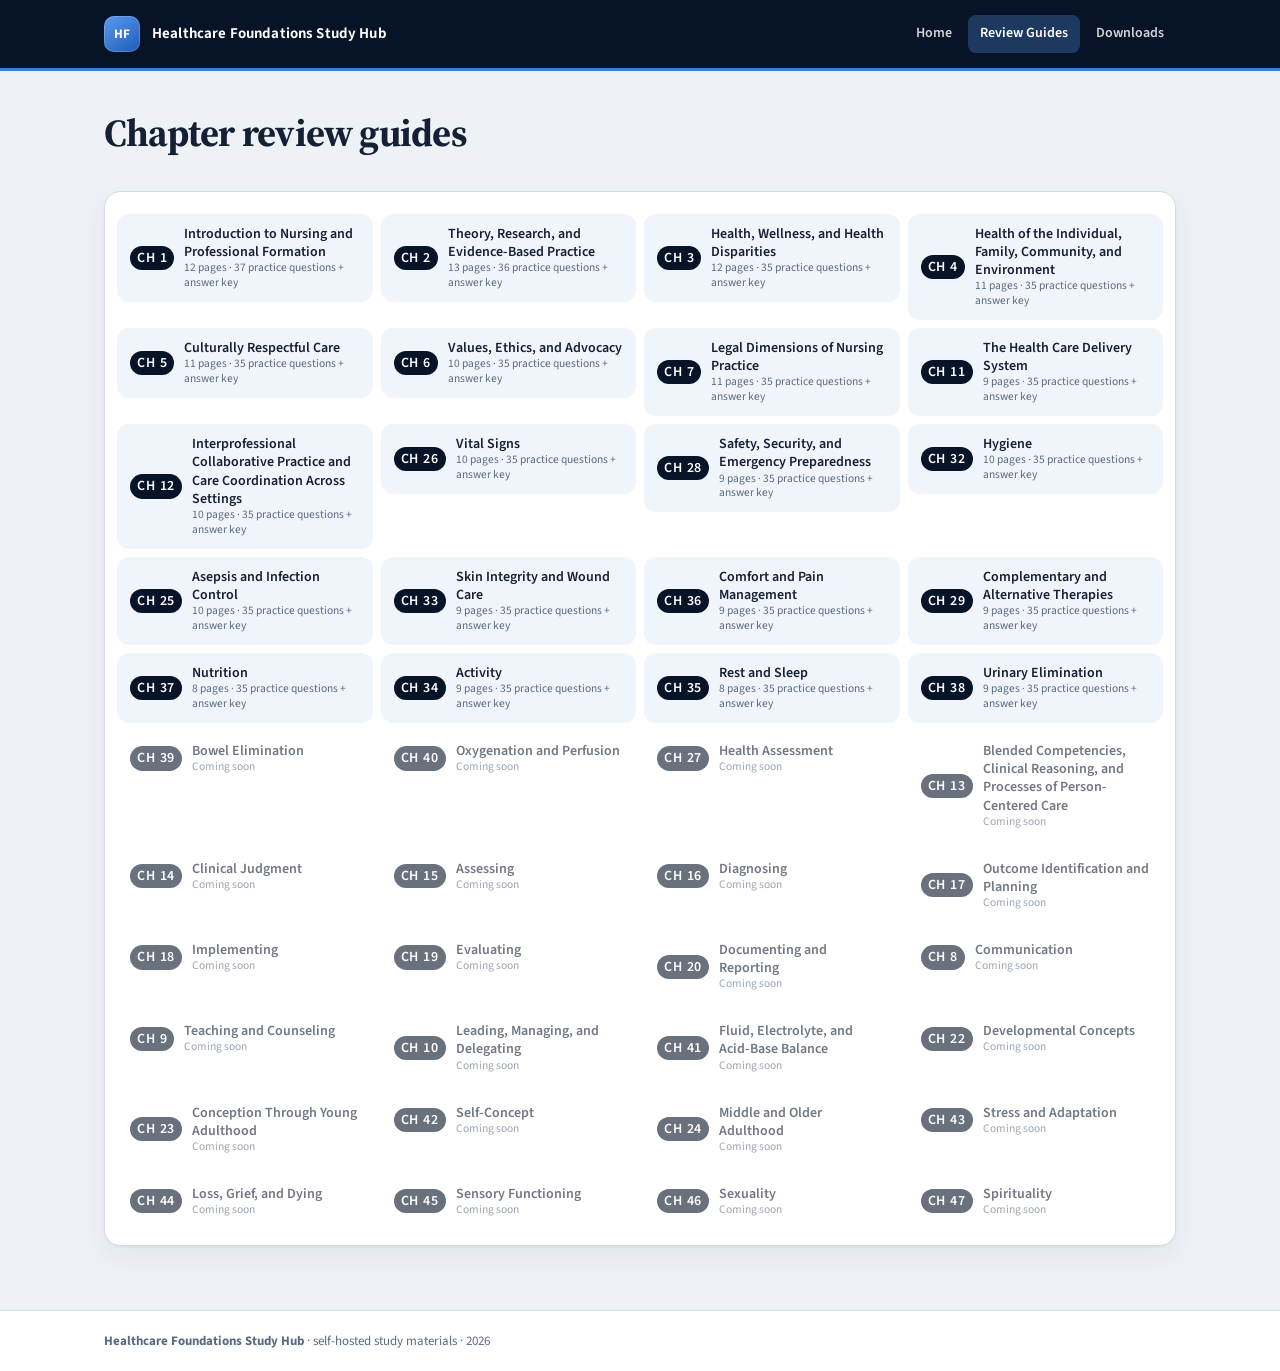
==== review-guides/index.html @ 8cc69a9c "Add review guides for Chapters 29, 37, 34, 35, and 38" ====
<!DOCTYPE html>
<html lang="en">
<head>
  <meta charset="utf-8">
  <meta name="viewport" content="width=device-width, initial-scale=1">
  <meta name="robots" content="noindex, nofollow, noarchive">
  <title>Review Guides · Healthcare Foundations Study Hub</title>
  <meta name="description" content="Healthcare Foundations study hub: chapter review guides and downloads.">
  <link rel="icon" href="../favicon.svg" type="image/svg+xml">
  <link rel="preconnect" href="https://fonts.googleapis.com">
  <link rel="preconnect" href="https://fonts.gstatic.com" crossorigin>
  <link href="https://fonts.googleapis.com/css2?family=Source+Sans+3:wght@400;500;600;700&family=Source+Serif+4:opsz,wght@8..60,500;8..60,600&display=swap" rel="stylesheet">
  <link rel="stylesheet" href="../css/styles.css">
</head>
<body>
  <a class="skip-link" href="#main">Skip to content</a>
  <header class="site-header">
    <div class="header-inner">
      <a class="brand" href="../index.html">
        <span class="brand-mark">HF</span>
        <span class="brand-text">
          <strong data-site-title>Healthcare Foundations Study Hub</strong>
          <span class="byline" data-owner hidden></span>
        </span>
      </a>
      <button class="nav-toggle" type="button" aria-expanded="false" aria-controls="site-nav">Menu</button>
      <nav class="nav" id="site-nav">
        <a href="../index.html" data-nav="home">Home</a>
        <a href="../review-guides/index.html" data-nav="guides">Review Guides</a>
        <a href="../downloads/index.html" data-nav="downloads">Downloads</a>
      </nav>
    </div>
  </header>

  <main id="main" class="wrap">
    <div class="page-head">
      <h1>Chapter review guides</h1>
    </div>
    <div class="week-list">
<article class="week-card" data-search="review guides chapter pdf">
  <ul class="resource-list"><li><a class="resource" href="../files/review-guides/HF_Ch01_Review_Guide.pdf" target="_blank" rel="noopener"><span class="chip guide">Ch 1</span><span>Introduction to Nursing and Professional Formation<small class="guide-meta">12 pages · 37 practice questions + answer key</small></span></a></li><li><a class="resource" href="../files/review-guides/HF_Ch02_Review_Guide.pdf" target="_blank" rel="noopener"><span class="chip guide">Ch 2</span><span>Theory, Research, and Evidence-Based Practice<small class="guide-meta">13 pages · 36 practice questions + answer key</small></span></a></li><li><a class="resource" href="../files/review-guides/HF_Ch03_Review_Guide.pdf" target="_blank" rel="noopener"><span class="chip guide">Ch 3</span><span>Health, Wellness, and Health Disparities<small class="guide-meta">12 pages · 35 practice questions + answer key</small></span></a></li><li><a class="resource" href="../files/review-guides/HF_Ch04_Review_Guide.pdf" target="_blank" rel="noopener"><span class="chip guide">Ch 4</span><span>Health of the Individual, Family, Community, and Environment<small class="guide-meta">11 pages · 35 practice questions + answer key</small></span></a></li><li><a class="resource" href="../files/review-guides/HF_Ch05_Review_Guide.pdf" target="_blank" rel="noopener"><span class="chip guide">Ch 5</span><span>Culturally Respectful Care<small class="guide-meta">11 pages · 35 practice questions + answer key</small></span></a></li><li><a class="resource" href="../files/review-guides/HF_Ch06_Review_Guide.pdf" target="_blank" rel="noopener"><span class="chip guide">Ch 6</span><span>Values, Ethics, and Advocacy<small class="guide-meta">10 pages · 35 practice questions + answer key</small></span></a></li><li><a class="resource" href="../files/review-guides/HF_Ch07_Review_Guide.pdf" target="_blank" rel="noopener"><span class="chip guide">Ch 7</span><span>Legal Dimensions of Nursing Practice<small class="guide-meta">11 pages · 35 practice questions + answer key</small></span></a></li><li><a class="resource" href="../files/review-guides/HF_Ch11_Review_Guide.pdf" target="_blank" rel="noopener"><span class="chip guide">Ch 11</span><span>The Health Care Delivery System<small class="guide-meta">9 pages · 35 practice questions + answer key</small></span></a></li><li><a class="resource" href="../files/review-guides/HF_Ch12_Review_Guide.pdf" target="_blank" rel="noopener"><span class="chip guide">Ch 12</span><span>Interprofessional Collaborative Practice and Care Coordination Across Settings<small class="guide-meta">10 pages · 35 practice questions + answer key</small></span></a></li><li><a class="resource" href="../files/review-guides/HF_Ch26_Review_Guide.pdf" target="_blank" rel="noopener"><span class="chip guide">Ch 26</span><span>Vital Signs<small class="guide-meta">10 pages · 35 practice questions + answer key</small></span></a></li><li><a class="resource" href="../files/review-guides/HF_Ch28_Review_Guide.pdf" target="_blank" rel="noopener"><span class="chip guide">Ch 28</span><span>Safety, Security, and Emergency Preparedness<small class="guide-meta">9 pages · 35 practice questions + answer key</small></span></a></li><li><a class="resource" href="../files/review-guides/HF_Ch32_Review_Guide.pdf" target="_blank" rel="noopener"><span class="chip guide">Ch 32</span><span>Hygiene<small class="guide-meta">10 pages · 35 practice questions + answer key</small></span></a></li><li><a class="resource" href="../files/review-guides/HF_Ch25_Review_Guide.pdf" target="_blank" rel="noopener"><span class="chip guide">Ch 25</span><span>Asepsis and Infection Control<small class="guide-meta">10 pages · 35 practice questions + answer key</small></span></a></li><li><a class="resource" href="../files/review-guides/HF_Ch33_Review_Guide.pdf" target="_blank" rel="noopener"><span class="chip guide">Ch 33</span><span>Skin Integrity and Wound Care<small class="guide-meta">9 pages · 35 practice questions + answer key</small></span></a></li><li><a class="resource" href="../files/review-guides/HF_Ch36_Review_Guide.pdf" target="_blank" rel="noopener"><span class="chip guide">Ch 36</span><span>Comfort and Pain Management<small class="guide-meta">9 pages · 35 practice questions + answer key</small></span></a></li><li><a class="resource" href="../files/review-guides/HF_Ch29_Review_Guide.pdf" target="_blank" rel="noopener"><span class="chip guide">Ch 29</span><span>Complementary and Alternative Therapies<small class="guide-meta">9 pages · 35 practice questions + answer key</small></span></a></li><li><a class="resource" href="../files/review-guides/HF_Ch37_Review_Guide.pdf" target="_blank" rel="noopener"><span class="chip guide">Ch 37</span><span>Nutrition<small class="guide-meta">8 pages · 35 practice questions + answer key</small></span></a></li><li><a class="resource" href="../files/review-guides/HF_Ch34_Review_Guide.pdf" target="_blank" rel="noopener"><span class="chip guide">Ch 34</span><span>Activity<small class="guide-meta">9 pages · 35 practice questions + answer key</small></span></a></li><li><a class="resource" href="../files/review-guides/HF_Ch35_Review_Guide.pdf" target="_blank" rel="noopener"><span class="chip guide">Ch 35</span><span>Rest and Sleep<small class="guide-meta">8 pages · 35 practice questions + answer key</small></span></a></li><li><a class="resource" href="../files/review-guides/HF_Ch38_Review_Guide.pdf" target="_blank" rel="noopener"><span class="chip guide">Ch 38</span><span>Urinary Elimination<small class="guide-meta">9 pages · 35 practice questions + answer key</small></span></a></li><li><span class="resource soon"><span class="chip guide">Ch 39</span><span>Bowel Elimination<small class="guide-meta">Coming soon</small></span></span></li><li><span class="resource soon"><span class="chip guide">Ch 40</span><span>Oxygenation and Perfusion<small class="guide-meta">Coming soon</small></span></span></li><li><span class="resource soon"><span class="chip guide">Ch 27</span><span>Health Assessment<small class="guide-meta">Coming soon</small></span></span></li><li><span class="resource soon"><span class="chip guide">Ch 13</span><span>Blended Competencies, Clinical Reasoning, and Processes of Person-Centered Care<small class="guide-meta">Coming soon</small></span></span></li><li><span class="resource soon"><span class="chip guide">Ch 14</span><span>Clinical Judgment<small class="guide-meta">Coming soon</small></span></span></li><li><span class="resource soon"><span class="chip guide">Ch 15</span><span>Assessing<small class="guide-meta">Coming soon</small></span></span></li><li><span class="resource soon"><span class="chip guide">Ch 16</span><span>Diagnosing<small class="guide-meta">Coming soon</small></span></span></li><li><span class="resource soon"><span class="chip guide">Ch 17</span><span>Outcome Identification and Planning<small class="guide-meta">Coming soon</small></span></span></li><li><span class="resource soon"><span class="chip guide">Ch 18</span><span>Implementing<small class="guide-meta">Coming soon</small></span></span></li><li><span class="resource soon"><span class="chip guide">Ch 19</span><span>Evaluating<small class="guide-meta">Coming soon</small></span></span></li><li><span class="resource soon"><span class="chip guide">Ch 20</span><span>Documenting and Reporting<small class="guide-meta">Coming soon</small></span></span></li><li><span class="resource soon"><span class="chip guide">Ch 8</span><span>Communication<small class="guide-meta">Coming soon</small></span></span></li><li><span class="resource soon"><span class="chip guide">Ch 9</span><span>Teaching and Counseling<small class="guide-meta">Coming soon</small></span></span></li><li><span class="resource soon"><span class="chip guide">Ch 10</span><span>Leading, Managing, and Delegating<small class="guide-meta">Coming soon</small></span></span></li><li><span class="resource soon"><span class="chip guide">Ch 41</span><span>Fluid, Electrolyte, and Acid-Base Balance<small class="guide-meta">Coming soon</small></span></span></li><li><span class="resource soon"><span class="chip guide">Ch 22</span><span>Developmental Concepts<small class="guide-meta">Coming soon</small></span></span></li><li><span class="resource soon"><span class="chip guide">Ch 23</span><span>Conception Through Young Adulthood<small class="guide-meta">Coming soon</small></span></span></li><li><span class="resource soon"><span class="chip guide">Ch 42</span><span>Self-Concept<small class="guide-meta">Coming soon</small></span></span></li><li><span class="resource soon"><span class="chip guide">Ch 24</span><span>Middle and Older Adulthood<small class="guide-meta">Coming soon</small></span></span></li><li><span class="resource soon"><span class="chip guide">Ch 43</span><span>Stress and Adaptation<small class="guide-meta">Coming soon</small></span></span></li><li><span class="resource soon"><span class="chip guide">Ch 44</span><span>Loss, Grief, and Dying<small class="guide-meta">Coming soon</small></span></span></li><li><span class="resource soon"><span class="chip guide">Ch 45</span><span>Sensory Functioning<small class="guide-meta">Coming soon</small></span></span></li><li><span class="resource soon"><span class="chip guide">Ch 46</span><span>Sexuality<small class="guide-meta">Coming soon</small></span></span></li><li><span class="resource soon"><span class="chip guide">Ch 47</span><span>Spirituality<small class="guide-meta">Coming soon</small></span></span></li></ul>
</article>
    </div>
  </main>

  <footer class="site-footer">
    <div class="footer-inner">
      <div><strong data-site-title>Healthcare Foundations Study Hub</strong> · self-hosted study materials · <span data-year></span></div>
      <div><span data-owner hidden></span></div>
    </div>
  </footer>
  <script src="../js/config.js"></script>
  <script src="../js/common.js"></script>
</body></html>
---- css/styles.css ----
/* Healthcare Foundations Study Hub — standalone static styles (dark blue) */
:root {
  --navy: #071428;
  --navy-2: #0c1f3d;
  --navy-3: #143056;
  --teal: #3b7ddd;
  --teal-2: #5b9aef;
  --teal-deep: #1e5bb8;
  --teal-soft: #e6eefb;
  --teal-wash: #f0f4fb;
  --ink: #142033;
  --muted: #5a6b80;
  --line: #d3dbe8;
  --paper: #eef2f7;
  --card: #ffffff;
  --gold: #9a6b1f;
  --gold-soft: #f8efdc;
  --rose: #9c3a48;
  --rose-soft: #f8e8eb;
  --green: #1f7a52;
  --green-soft: #e5f6ee;
  --shadow: 0 1px 2px rgba(12, 36, 56, 0.06), 0 10px 30px rgba(12, 36, 56, 0.06);
  --shadow-lg: 0 16px 40px rgba(12, 36, 56, 0.12);
  --radius: 16px;
  --radius-sm: 10px;
  --header-h: 68px;
  --font: "Source Sans 3", "Segoe UI", system-ui, sans-serif;
  --serif: "Source Serif 4", Georgia, "Times New Roman", serif;
  --max: 1120px;
}

* { box-sizing: border-box; }
html { scroll-behavior: smooth; }
body {
  margin: 0;
  font-family: var(--font);
  color: var(--ink);
  background: var(--paper);
  line-height: 1.55;
  min-height: 100vh;
  display: flex;
  flex-direction: column;
}
img { max-width: 100%; }
a { color: var(--teal-deep); }
a:hover { color: var(--teal); }
code { font-size: 0.92em; }

.skip-link {
  position: absolute; left: -999px; top: 0;
  background: var(--teal); color: #fff; padding: 8px 12px; z-index: 100;
}
.skip-link:focus { left: 12px; top: 12px; }

/* Header */
.site-header {
  position: sticky; top: 0; z-index: 40;
  background: var(--navy);
  color: #fff;
  border-bottom: 3px solid var(--teal);
}
.header-inner {
  max-width: var(--max);
  margin: 0 auto;
  padding: 0 24px;
  min-height: var(--header-h);
  display: flex;
  align-items: center;
  gap: 24px;
}
.brand {
  display: flex; align-items: center; gap: 12px;
  color: #fff; text-decoration: none; flex-shrink: 0;
}
.brand:hover { color: #fff; }
.brand-mark {
  width: 36px; height: 36px; border-radius: 10px;
  background: linear-gradient(145deg, var(--teal-2), var(--teal-deep));
  display: grid; place-items: center;
  font-weight: 700; letter-spacing: 0.02em; font-size: 13px;
  box-shadow: inset 0 0 0 1px rgba(255,255,255,0.18);
}
.brand-text { display: flex; flex-direction: column; line-height: 1.15; }
.brand-text strong { font-size: 15px; font-weight: 650; letter-spacing: 0.01em; }
.brand-text span, .byline {
  font-size: 11px; color: rgba(255,255,255,0.62); font-weight: 500;
}
.byline { display: none; }
.byline.is-on { display: block; }

.nav {
  display: flex; align-items: center; gap: 4px;
  margin-left: auto;
}
.nav a {
  color: rgba(255,255,255,0.82);
  text-decoration: none;
  font-size: 14px;
  font-weight: 600;
  padding: 8px 12px;
  border-radius: 8px;
}
.nav a:hover { background: rgba(255,255,255,0.08); color: #fff; }
.nav a[aria-current="page"] {
  background: rgba(91, 154, 239, 0.28);
  color: #fff;
}
.nav-toggle {
  display: none;
  margin-left: auto;
  background: transparent;
  border: 1px solid rgba(255,255,255,0.2);
  color: #fff;
  border-radius: 8px;
  padding: 8px 10px;
  cursor: pointer;
}

/* Hero */
.hero {
  background:
    radial-gradient(900px 320px at 10% -20%, rgba(91,154,239,0.32), transparent 60%),
    radial-gradient(700px 280px at 100% 0%, rgba(30,91,184,0.26), transparent 55%),
    linear-gradient(180deg, var(--navy) 0%, var(--navy-2) 100%);
  color: #fff;
  padding: 56px 24px 64px;
}
.hero-inner { max-width: var(--max); margin: 0 auto; }
.eyebrow {
  text-transform: uppercase;
  letter-spacing: 0.14em;
  font-size: 11px;
  font-weight: 700;
  color: var(--teal-2);
  margin: 0 0 10px;
}
.hero h1 {
  font-family: var(--serif);
  font-weight: 600;
  font-size: clamp(2rem, 4.4vw, 3.25rem);
  line-height: 1.15;
  margin: 0 0 14px;
  letter-spacing: -0.02em;
}
.hero .lede {
  max-width: 640px;
  font-size: 1.125rem;
  color: rgba(255,255,255,0.78);
  margin: 0 0 28px;
}
.search-box {
  display: flex; align-items: center; gap: 10px;
  max-width: 560px;
  background: #fff;
  border-radius: 999px;
  padding: 8px 8px 8px 18px;
  box-shadow: var(--shadow-lg);
}
.search-box input {
  flex: 1; border: 0; outline: none;
  font: inherit; font-size: 15px; color: var(--ink);
  background: transparent;
  min-width: 0;
}
.search-box input::placeholder { color: #8a9aa2; }
.search-count {
  font-size: 12px; color: var(--muted);
  padding-right: 10px; white-space: nowrap;
}

/* Layout */
.wrap { max-width: var(--max); margin: 0 auto; padding: 32px 24px 64px; flex: 1; width: 100%; }
.page-head { margin-bottom: 28px; }
.page-head h1 {
  font-family: var(--serif);
  font-size: clamp(1.8rem, 3vw, 2.4rem);
  margin: 0 0 8px;
  letter-spacing: -0.02em;
}
.page-head p { margin: 0; color: var(--muted); max-width: 720px; }

/* Week cards */
.week-list { display: flex; flex-direction: column; gap: 18px; }
.week-card {
  background: var(--card);
  border: 1px solid var(--line);
  border-radius: var(--radius);
  box-shadow: var(--shadow);
  overflow: hidden;
}
.week-card.is-hidden { display: none; }
.week-card.exam { border-color: #e8c9cf; }
.week-card.midterm { border-color: #e6d7b0; }
.week-top {
  display: flex; align-items: center; gap: 14px;
  padding: 16px 20px 0;
}
.week-badge {
  flex-shrink: 0;
  min-width: 72px;
  text-align: center;
  background: var(--teal-soft);
  color: var(--teal-deep);
  border-radius: 10px;
  padding: 8px 8px 6px;
  line-height: 1.1;
}
.week-badge small {
  display: block; font-size: 10px; font-weight: 700;
  letter-spacing: 0.12em; text-transform: uppercase;
}
.week-badge strong { font-size: 22px; font-weight: 700; }
.week-card.exam .week-badge { background: var(--rose-soft); color: var(--rose); }
.week-card.midterm .week-badge { background: var(--gold-soft); color: var(--gold); }
.week-card.finals .week-badge { background: var(--navy); color: #fff; }
.week-top h2 { margin: 0; font-size: 1.2rem; }
.week-top p { margin: 2px 0 0; color: var(--muted); font-size: 14px; }
.resource-list {
  list-style: none; margin: 14px 0 0; padding: 8px 12px 16px;
  display: grid; grid-template-columns: repeat(auto-fill, minmax(240px, 1fr));
  gap: 8px;
}
.resource-list li { margin: 0; }
.resource {
  display: flex; align-items: center; gap: 10px;
  padding: 10px 12px;
  border-radius: 12px;
  text-decoration: none;
  color: var(--ink);
  background: var(--teal-wash);
  border: 1px solid transparent;
  min-height: 48px;
}
.resource:hover { border-color: var(--teal); background: var(--teal-soft); color: var(--navy); }
.resource.external { background: #fff; border-color: var(--line); }
.chip {
  flex-shrink: 0;
  font-size: 10px; font-weight: 700; letter-spacing: 0.06em;
  text-transform: uppercase;
  padding: 3px 7px; border-radius: 999px;
  background: var(--navy); color: #fff;
}
.chip.ppt { background: var(--teal); }
.chip.quiz { background: var(--rose); }
.chip.video { background: #3a5ea8; }
.chip.doc { background: var(--gold); }
.chip.link { background: var(--muted); }
.resource span { font-weight: 600; font-size: 14px; line-height: 1.3; }
.week-note {
  margin: 4px 20px 18px;
  padding: 10px 14px;
  background: var(--gold-soft);
  color: #5c4314;
  border-radius: 10px;
  font-size: 14px;
}

/* Resource grids (PPT / docs / tests) */
.card-grid {
  display: grid;
  grid-template-columns: repeat(auto-fill, minmax(240px, 1fr));
  gap: 16px;
}
.media-card, .test-card, .doc-card, .video-card {
  background: var(--card);
  border: 1px solid var(--line);
  border-radius: var(--radius);
  box-shadow: var(--shadow);
  padding: 18px;
  display: flex; flex-direction: column; gap: 10px;
  text-decoration: none;
  color: inherit;
}
.media-card:hover, .test-card:hover, .doc-card:hover { transform: translateY(-2px); box-shadow: var(--shadow-lg); }
.ch-badge {
  align-self: flex-start;
  background: var(--teal-soft); color: var(--teal-deep);
  font-weight: 700; font-size: 12px;
  padding: 4px 10px; border-radius: 999px;
}
.media-card h2, .test-card h2, .doc-card h2, .video-card h2 {
  margin: 0; font-size: 1.05rem; font-family: var(--serif); font-weight: 600;
}
.card-actions { display: flex; flex-wrap: wrap; gap: 8px; margin-top: auto; padding-top: 8px; }
.btn {
  display: inline-flex; align-items: center; justify-content: center; gap: 6px;
  border: 0; cursor: pointer;
  font: inherit; font-weight: 650; font-size: 14px;
  border-radius: 999px;
  padding: 9px 14px;
  text-decoration: none;
  color: #fff;
  background: var(--teal);
}
.btn:hover { background: var(--teal-deep); color: #fff; }
.btn.secondary {
  background: #fff; color: var(--navy); border: 1px solid var(--line);
}
.btn.secondary:hover { border-color: var(--teal); color: var(--teal-deep); }
.btn.ghost { background: transparent; color: var(--teal-deep); border: 1px solid var(--line); }
.btn:disabled { opacity: 0.5; cursor: not-allowed; }

/* Viewer */
.viewer-shell {
  display: grid;
  grid-template-columns: 240px 1fr;
  gap: 0;
  min-height: calc(100vh - var(--header-h) - 64px);
  background: #d9e0ea;
  border-top: 1px solid var(--line);
}
.viewer-side {
  background: var(--navy);
  color: #fff;
  padding: 20px 14px;
  overflow: auto;
}
.viewer-side h1 { font-size: 1.05rem; margin: 0 0 4px; }
.viewer-side p { margin: 0 0 14px; color: rgba(255,255,255,0.65); font-size: 13px; }
.viewer-side a.side-link {
  display: block; color: rgba(255,255,255,0.82); text-decoration: none;
  padding: 8px 10px; border-radius: 8px; font-size: 13px; font-weight: 600;
}
.viewer-side a.side-link:hover, .viewer-side a.side-link.is-active {
  background: rgba(91,154,239,0.3); color: #fff;
}
.viewer-main { display: flex; flex-direction: column; min-width: 0; }
.viewer-toolbar {
  display: flex; flex-wrap: wrap; gap: 8px; align-items: center;
  padding: 12px 16px; background: #fff; border-bottom: 1px solid var(--line);
}
.viewer-toolbar strong { margin-right: auto; }
.viewer-frame {
  flex: 1; width: 100%; border: 0; min-height: 70vh; background: #525659;
}

/* Quiz */
.quiz-meta {
  display: flex; flex-wrap: wrap; gap: 8px;
  margin-top: 14px;
}
.pill {
  background: var(--teal-soft); color: var(--teal-deep);
  border-radius: 999px; padding: 4px 10px; font-size: 12px; font-weight: 700;
}
.pill.warn { background: var(--gold-soft); color: var(--gold); }
.q-card {
  scroll-margin-top: calc(var(--header-h) + 12px);
  background: var(--card);
  border: 1px solid var(--line);
  border-radius: var(--radius);
  padding: 18px 20px 16px;
  margin: 0 0 14px;
  box-shadow: var(--shadow);
}
.q-card.correct { border-color: #9dcfb5; background: #f4fbf7; }
.q-card.incorrect { border-color: #e3b4bb; background: #fdf6f7; }
.q-card.unscored { border-color: #e6d7b0; }
.q-num {
  font-size: 11px; font-weight: 700; letter-spacing: 0.12em;
  text-transform: uppercase; color: var(--teal);
  margin: 0 0 6px;
}
.q-card h2 { font-size: 1.05rem; margin: 0 0 12px; font-weight: 650; line-height: 1.4; }
.opt {
  display: flex; gap: 10px; align-items: flex-start;
  padding: 8px 10px; border-radius: 10px; cursor: pointer;
  border: 1px solid transparent;
}
.opt:hover { background: var(--teal-wash); }
.opt input { margin-top: 4px; accent-color: var(--teal); }
.opt.is-correct { background: var(--green-soft); border-color: #b8e0c9; }
.opt.is-chosen-wrong { background: var(--rose-soft); border-color: #e8c9cf; }
.q-feedback {
  margin-top: 8px; font-size: 14px; font-weight: 600;
}
.q-feedback.ok { color: var(--green); }
.q-feedback.bad { color: var(--rose); }
.q-feedback.na { color: var(--gold); }
.short-answer {
  width: 100%; font: inherit; padding: 10px 12px;
  border: 1px solid var(--line); border-radius: 10px;
}
.quiz-actions {
  display: flex; flex-wrap: wrap; gap: 10px;
  position: sticky; bottom: 0;
  background: linear-gradient(transparent, var(--paper) 30%);
  padding: 20px 0 8px;
}
.results {
  scroll-margin-top: calc(var(--header-h) + 16px);
  background: var(--navy);
  color: #fff;
  border-radius: var(--radius);
  padding: 24px;
  margin: 8px 0 24px;
  box-shadow: var(--shadow-lg);
}
.results h2 { margin: 0 0 8px; font-family: var(--serif); }
.results .score {
  font-size: 2.4rem; font-weight: 700; letter-spacing: -0.03em;
  color: var(--teal-2);
}
.results p { color: rgba(255,255,255,0.8); margin: 6px 0; }

/* Videos */
.video-grid { display: grid; grid-template-columns: repeat(auto-fit, minmax(300px, 1fr)); gap: 20px; }
.video-frame-wrap { position: relative; padding-top: 56.25%; border-radius: 12px; overflow: hidden; background: #000; }
.video-frame-wrap iframe { position: absolute; inset: 0; width: 100%; height: 100%; border: 0; }
.ext-list { display: grid; gap: 10px; margin: 0; padding: 0; list-style: none; }
.ext-list a {
  display: block; background: var(--card); border: 1px solid var(--line);
  border-radius: 12px; padding: 14px 16px; text-decoration: none; color: var(--ink);
  font-weight: 650;
}
.ext-list a:hover { border-color: var(--teal); }
.ext-list small { display: block; color: var(--muted); font-weight: 500; margin-top: 4px; }

/* Footer */
.site-footer {
  margin-top: auto;
  border-top: 1px solid var(--line);
  background: #fff;
  color: var(--muted);
  font-size: 13px;
}
.footer-inner {
  max-width: var(--max); margin: 0 auto; padding: 20px 24px;
  display: flex; justify-content: space-between; gap: 16px; flex-wrap: wrap;
}

/* Section titles on home */
.section-label {
  font-size: 13px; font-weight: 700; letter-spacing: 0.08em;
  text-transform: uppercase; color: var(--muted);
  margin: 8px 0 16px;
}

.empty-search { display: none; color: var(--muted); padding: 20px 0; }
.empty-search.show { display: block; }

@media (max-width: 800px) {
  .nav-toggle { display: inline-flex; }
  .nav {
    display: none;
    position: absolute; left: 0; right: 0; top: var(--header-h);
    background: var(--navy-2);
    flex-direction: column; align-items: stretch;
    padding: 8px 12px 16px;
    border-bottom: 3px solid var(--teal);
  }
  .nav.is-open { display: flex; }
  .viewer-shell { grid-template-columns: 1fr; }
  .viewer-side { display: none; }
  .viewer-side.is-open { display: block; }
}

/* Suggested-answer spoiler: hidden until the student opens it */
.suggest-spoiler {
  margin-top: 10px;
  border: 1px dashed var(--line);
  border-radius: 10px;
  padding: 8px 12px;
  background: #fff;
}
.suggest-spoiler summary {
  cursor: pointer;
  font-weight: 650;
  font-size: 14px;
  color: var(--teal-deep);
  list-style: none;
}
.suggest-spoiler summary::-webkit-details-marker { display: none; }
.suggest-spoiler summary::before { content: "▸ "; }
.suggest-spoiler[open] summary::before { content: "▾ "; }
.suggest-kicker {
  display: inline-block;
  font-size: 10px;
  font-weight: 700;
  letter-spacing: 0.08em;
  text-transform: uppercase;
  background: var(--gold-soft);
  color: var(--gold);
  border-radius: 999px;
  padding: 2px 8px;
  margin: 8px 0 6px;
}
.suggest-answer { font-weight: 650; margin: 0 0 4px; }
.suggest-rationale { margin: 0; color: var(--muted); font-size: 14px; }
.quiz-disclaimer {
  margin-top: 14px;
  padding: 10px 14px;
  background: var(--gold-soft);
  color: #5c4314;
  border-radius: 10px;
  font-size: 14px;
}

/* review guides */
.chip.guide { background: var(--navy); }
.resource .guide-meta { display: block; font-size: 0.82em; color: var(--muted); font-weight: 400; }
.resource.soon { opacity: 0.6; cursor: default; background: #fff; border-style: dashed; }
.resource.soon:hover { border-color: var(--line); background: #fff; color: inherit; }

/* empty / coming-soon state */
.coming-soon {
  margin: 0;
  padding: 22px 24px;
  color: var(--muted);
  font-size: 1.02rem;
}
.week-card .coming-soon { padding: 8px 20px 22px; }
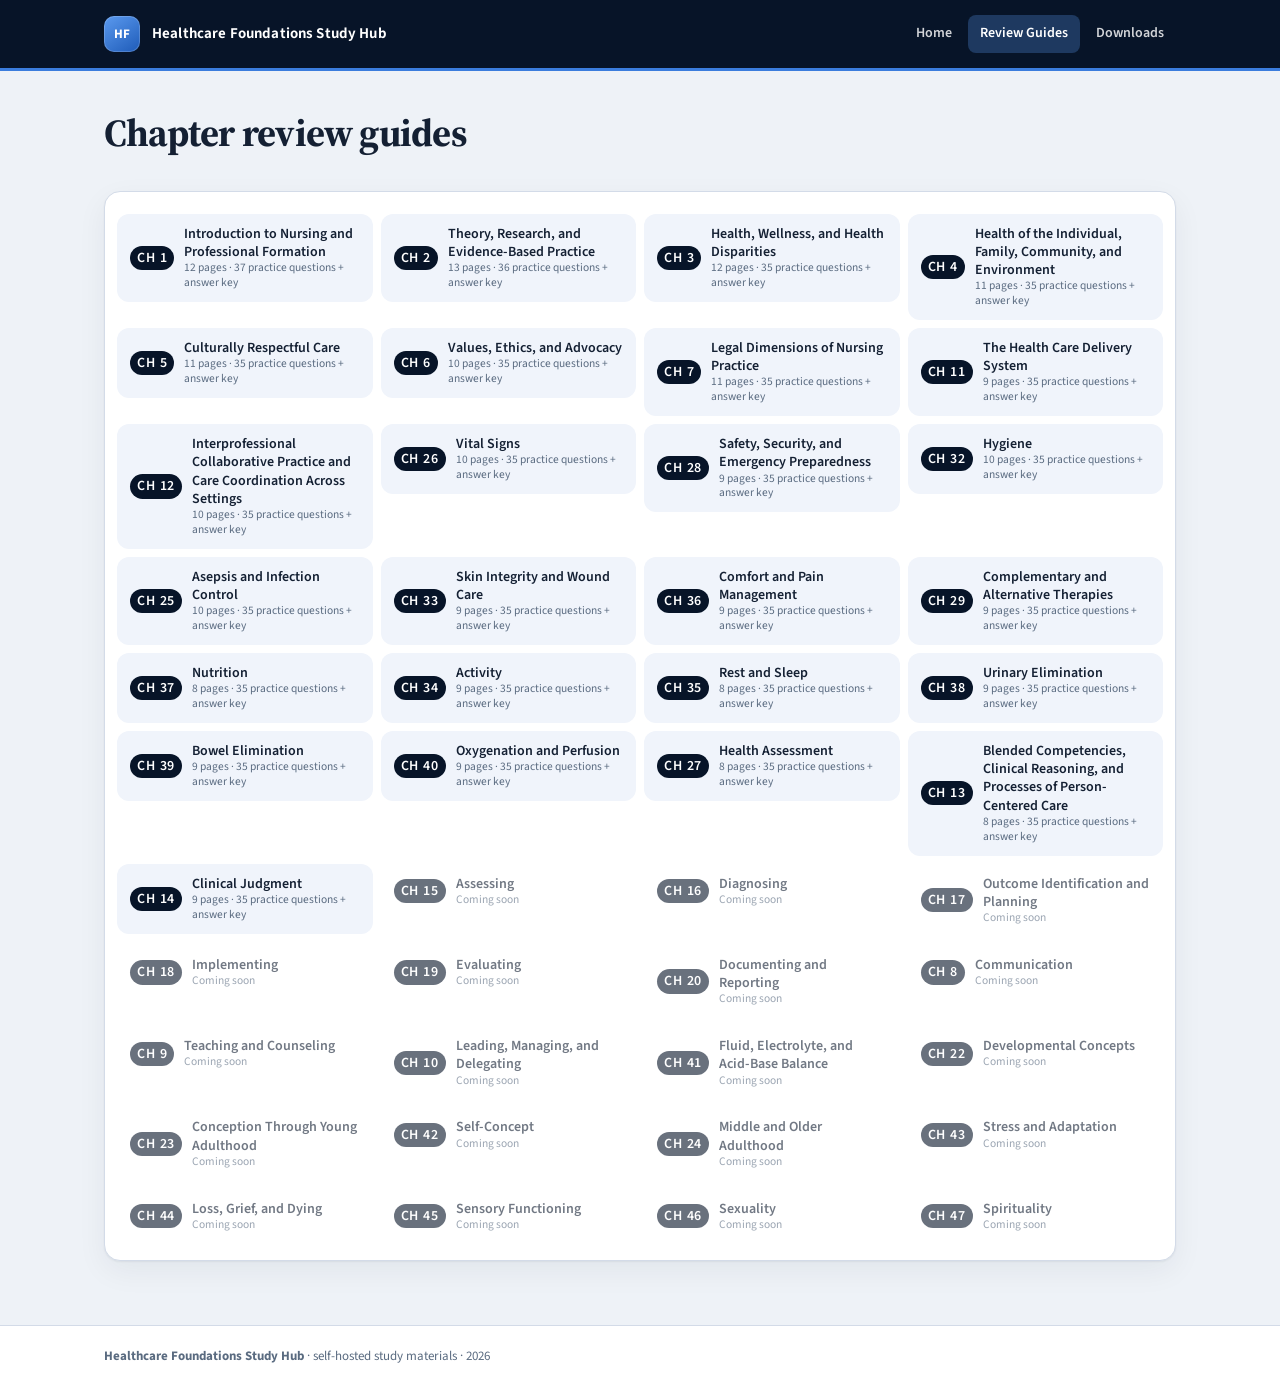
==== commit 714b0771: "Add review guides for Chapters 39, 40, 27, 13, and 14" ====
--- a/review-guides/index.html
+++ b/review-guides/index.html
@@ -38,7 +38,7 @@
     </div>
     <div class="week-list">
 <article class="week-card" data-search="review guides chapter pdf">
-  <ul class="resource-list"><li><a class="resource" href="../files/review-guides/HF_Ch01_Review_Guide.pdf" target="_blank" rel="noopener"><span class="chip guide">Ch 1</span><span>Introduction to Nursing and Professional Formation<small class="guide-meta">12 pages · 37 practice questions + answer key</small></span></a></li><li><a class="resource" href="../files/review-guides/HF_Ch02_Review_Guide.pdf" target="_blank" rel="noopener"><span class="chip guide">Ch 2</span><span>Theory, Research, and Evidence-Based Practice<small class="guide-meta">13 pages · 36 practice questions + answer key</small></span></a></li><li><a class="resource" href="../files/review-guides/HF_Ch03_Review_Guide.pdf" target="_blank" rel="noopener"><span class="chip guide">Ch 3</span><span>Health, Wellness, and Health Disparities<small class="guide-meta">12 pages · 35 practice questions + answer key</small></span></a></li><li><a class="resource" href="../files/review-guides/HF_Ch04_Review_Guide.pdf" target="_blank" rel="noopener"><span class="chip guide">Ch 4</span><span>Health of the Individual, Family, Community, and Environment<small class="guide-meta">11 pages · 35 practice questions + answer key</small></span></a></li><li><a class="resource" href="../files/review-guides/HF_Ch05_Review_Guide.pdf" target="_blank" rel="noopener"><span class="chip guide">Ch 5</span><span>Culturally Respectful Care<small class="guide-meta">11 pages · 35 practice questions + answer key</small></span></a></li><li><a class="resource" href="../files/review-guides/HF_Ch06_Review_Guide.pdf" target="_blank" rel="noopener"><span class="chip guide">Ch 6</span><span>Values, Ethics, and Advocacy<small class="guide-meta">10 pages · 35 practice questions + answer key</small></span></a></li><li><a class="resource" href="../files/review-guides/HF_Ch07_Review_Guide.pdf" target="_blank" rel="noopener"><span class="chip guide">Ch 7</span><span>Legal Dimensions of Nursing Practice<small class="guide-meta">11 pages · 35 practice questions + answer key</small></span></a></li><li><a class="resource" href="../files/review-guides/HF_Ch11_Review_Guide.pdf" target="_blank" rel="noopener"><span class="chip guide">Ch 11</span><span>The Health Care Delivery System<small class="guide-meta">9 pages · 35 practice questions + answer key</small></span></a></li><li><a class="resource" href="../files/review-guides/HF_Ch12_Review_Guide.pdf" target="_blank" rel="noopener"><span class="chip guide">Ch 12</span><span>Interprofessional Collaborative Practice and Care Coordination Across Settings<small class="guide-meta">10 pages · 35 practice questions + answer key</small></span></a></li><li><a class="resource" href="../files/review-guides/HF_Ch26_Review_Guide.pdf" target="_blank" rel="noopener"><span class="chip guide">Ch 26</span><span>Vital Signs<small class="guide-meta">10 pages · 35 practice questions + answer key</small></span></a></li><li><a class="resource" href="../files/review-guides/HF_Ch28_Review_Guide.pdf" target="_blank" rel="noopener"><span class="chip guide">Ch 28</span><span>Safety, Security, and Emergency Preparedness<small class="guide-meta">9 pages · 35 practice questions + answer key</small></span></a></li><li><a class="resource" href="../files/review-guides/HF_Ch32_Review_Guide.pdf" target="_blank" rel="noopener"><span class="chip guide">Ch 32</span><span>Hygiene<small class="guide-meta">10 pages · 35 practice questions + answer key</small></span></a></li><li><a class="resource" href="../files/review-guides/HF_Ch25_Review_Guide.pdf" target="_blank" rel="noopener"><span class="chip guide">Ch 25</span><span>Asepsis and Infection Control<small class="guide-meta">10 pages · 35 practice questions + answer key</small></span></a></li><li><a class="resource" href="../files/review-guides/HF_Ch33_Review_Guide.pdf" target="_blank" rel="noopener"><span class="chip guide">Ch 33</span><span>Skin Integrity and Wound Care<small class="guide-meta">9 pages · 35 practice questions + answer key</small></span></a></li><li><a class="resource" href="../files/review-guides/HF_Ch36_Review_Guide.pdf" target="_blank" rel="noopener"><span class="chip guide">Ch 36</span><span>Comfort and Pain Management<small class="guide-meta">9 pages · 35 practice questions + answer key</small></span></a></li><li><a class="resource" href="../files/review-guides/HF_Ch29_Review_Guide.pdf" target="_blank" rel="noopener"><span class="chip guide">Ch 29</span><span>Complementary and Alternative Therapies<small class="guide-meta">9 pages · 35 practice questions + answer key</small></span></a></li><li><a class="resource" href="../files/review-guides/HF_Ch37_Review_Guide.pdf" target="_blank" rel="noopener"><span class="chip guide">Ch 37</span><span>Nutrition<small class="guide-meta">8 pages · 35 practice questions + answer key</small></span></a></li><li><a class="resource" href="../files/review-guides/HF_Ch34_Review_Guide.pdf" target="_blank" rel="noopener"><span class="chip guide">Ch 34</span><span>Activity<small class="guide-meta">9 pages · 35 practice questions + answer key</small></span></a></li><li><a class="resource" href="../files/review-guides/HF_Ch35_Review_Guide.pdf" target="_blank" rel="noopener"><span class="chip guide">Ch 35</span><span>Rest and Sleep<small class="guide-meta">8 pages · 35 practice questions + answer key</small></span></a></li><li><a class="resource" href="../files/review-guides/HF_Ch38_Review_Guide.pdf" target="_blank" rel="noopener"><span class="chip guide">Ch 38</span><span>Urinary Elimination<small class="guide-meta">9 pages · 35 practice questions + answer key</small></span></a></li><li><span class="resource soon"><span class="chip guide">Ch 39</span><span>Bowel Elimination<small class="guide-meta">Coming soon</small></span></span></li><li><span class="resource soon"><span class="chip guide">Ch 40</span><span>Oxygenation and Perfusion<small class="guide-meta">Coming soon</small></span></span></li><li><span class="resource soon"><span class="chip guide">Ch 27</span><span>Health Assessment<small class="guide-meta">Coming soon</small></span></span></li><li><span class="resource soon"><span class="chip guide">Ch 13</span><span>Blended Competencies, Clinical Reasoning, and Processes of Person-Centered Care<small class="guide-meta">Coming soon</small></span></span></li><li><span class="resource soon"><span class="chip guide">Ch 14</span><span>Clinical Judgment<small class="guide-meta">Coming soon</small></span></span></li><li><span class="resource soon"><span class="chip guide">Ch 15</span><span>Assessing<small class="guide-meta">Coming soon</small></span></span></li><li><span class="resource soon"><span class="chip guide">Ch 16</span><span>Diagnosing<small class="guide-meta">Coming soon</small></span></span></li><li><span class="resource soon"><span class="chip guide">Ch 17</span><span>Outcome Identification and Planning<small class="guide-meta">Coming soon</small></span></span></li><li><span class="resource soon"><span class="chip guide">Ch 18</span><span>Implementing<small class="guide-meta">Coming soon</small></span></span></li><li><span class="resource soon"><span class="chip guide">Ch 19</span><span>Evaluating<small class="guide-meta">Coming soon</small></span></span></li><li><span class="resource soon"><span class="chip guide">Ch 20</span><span>Documenting and Reporting<small class="guide-meta">Coming soon</small></span></span></li><li><span class="resource soon"><span class="chip guide">Ch 8</span><span>Communication<small class="guide-meta">Coming soon</small></span></span></li><li><span class="resource soon"><span class="chip guide">Ch 9</span><span>Teaching and Counseling<small class="guide-meta">Coming soon</small></span></span></li><li><span class="resource soon"><span class="chip guide">Ch 10</span><span>Leading, Managing, and Delegating<small class="guide-meta">Coming soon</small></span></span></li><li><span class="resource soon"><span class="chip guide">Ch 41</span><span>Fluid, Electrolyte, and Acid-Base Balance<small class="guide-meta">Coming soon</small></span></span></li><li><span class="resource soon"><span class="chip guide">Ch 22</span><span>Developmental Concepts<small class="guide-meta">Coming soon</small></span></span></li><li><span class="resource soon"><span class="chip guide">Ch 23</span><span>Conception Through Young Adulthood<small class="guide-meta">Coming soon</small></span></span></li><li><span class="resource soon"><span class="chip guide">Ch 42</span><span>Self-Concept<small class="guide-meta">Coming soon</small></span></span></li><li><span class="resource soon"><span class="chip guide">Ch 24</span><span>Middle and Older Adulthood<small class="guide-meta">Coming soon</small></span></span></li><li><span class="resource soon"><span class="chip guide">Ch 43</span><span>Stress and Adaptation<small class="guide-meta">Coming soon</small></span></span></li><li><span class="resource soon"><span class="chip guide">Ch 44</span><span>Loss, Grief, and Dying<small class="guide-meta">Coming soon</small></span></span></li><li><span class="resource soon"><span class="chip guide">Ch 45</span><span>Sensory Functioning<small class="guide-meta">Coming soon</small></span></span></li><li><span class="resource soon"><span class="chip guide">Ch 46</span><span>Sexuality<small class="guide-meta">Coming soon</small></span></span></li><li><span class="resource soon"><span class="chip guide">Ch 47</span><span>Spirituality<small class="guide-meta">Coming soon</small></span></span></li></ul>
+  <ul class="resource-list"><li><a class="resource" href="../files/review-guides/HF_Ch01_Review_Guide.pdf" target="_blank" rel="noopener"><span class="chip guide">Ch 1</span><span>Introduction to Nursing and Professional Formation<small class="guide-meta">12 pages · 37 practice questions + answer key</small></span></a></li><li><a class="resource" href="../files/review-guides/HF_Ch02_Review_Guide.pdf" target="_blank" rel="noopener"><span class="chip guide">Ch 2</span><span>Theory, Research, and Evidence-Based Practice<small class="guide-meta">13 pages · 36 practice questions + answer key</small></span></a></li><li><a class="resource" href="../files/review-guides/HF_Ch03_Review_Guide.pdf" target="_blank" rel="noopener"><span class="chip guide">Ch 3</span><span>Health, Wellness, and Health Disparities<small class="guide-meta">12 pages · 35 practice questions + answer key</small></span></a></li><li><a class="resource" href="../files/review-guides/HF_Ch04_Review_Guide.pdf" target="_blank" rel="noopener"><span class="chip guide">Ch 4</span><span>Health of the Individual, Family, Community, and Environment<small class="guide-meta">11 pages · 35 practice questions + answer key</small></span></a></li><li><a class="resource" href="../files/review-guides/HF_Ch05_Review_Guide.pdf" target="_blank" rel="noopener"><span class="chip guide">Ch 5</span><span>Culturally Respectful Care<small class="guide-meta">11 pages · 35 practice questions + answer key</small></span></a></li><li><a class="resource" href="../files/review-guides/HF_Ch06_Review_Guide.pdf" target="_blank" rel="noopener"><span class="chip guide">Ch 6</span><span>Values, Ethics, and Advocacy<small class="guide-meta">10 pages · 35 practice questions + answer key</small></span></a></li><li><a class="resource" href="../files/review-guides/HF_Ch07_Review_Guide.pdf" target="_blank" rel="noopener"><span class="chip guide">Ch 7</span><span>Legal Dimensions of Nursing Practice<small class="guide-meta">11 pages · 35 practice questions + answer key</small></span></a></li><li><a class="resource" href="../files/review-guides/HF_Ch11_Review_Guide.pdf" target="_blank" rel="noopener"><span class="chip guide">Ch 11</span><span>The Health Care Delivery System<small class="guide-meta">9 pages · 35 practice questions + answer key</small></span></a></li><li><a class="resource" href="../files/review-guides/HF_Ch12_Review_Guide.pdf" target="_blank" rel="noopener"><span class="chip guide">Ch 12</span><span>Interprofessional Collaborative Practice and Care Coordination Across Settings<small class="guide-meta">10 pages · 35 practice questions + answer key</small></span></a></li><li><a class="resource" href="../files/review-guides/HF_Ch26_Review_Guide.pdf" target="_blank" rel="noopener"><span class="chip guide">Ch 26</span><span>Vital Signs<small class="guide-meta">10 pages · 35 practice questions + answer key</small></span></a></li><li><a class="resource" href="../files/review-guides/HF_Ch28_Review_Guide.pdf" target="_blank" rel="noopener"><span class="chip guide">Ch 28</span><span>Safety, Security, and Emergency Preparedness<small class="guide-meta">9 pages · 35 practice questions + answer key</small></span></a></li><li><a class="resource" href="../files/review-guides/HF_Ch32_Review_Guide.pdf" target="_blank" rel="noopener"><span class="chip guide">Ch 32</span><span>Hygiene<small class="guide-meta">10 pages · 35 practice questions + answer key</small></span></a></li><li><a class="resource" href="../files/review-guides/HF_Ch25_Review_Guide.pdf" target="_blank" rel="noopener"><span class="chip guide">Ch 25</span><span>Asepsis and Infection Control<small class="guide-meta">10 pages · 35 practice questions + answer key</small></span></a></li><li><a class="resource" href="../files/review-guides/HF_Ch33_Review_Guide.pdf" target="_blank" rel="noopener"><span class="chip guide">Ch 33</span><span>Skin Integrity and Wound Care<small class="guide-meta">9 pages · 35 practice questions + answer key</small></span></a></li><li><a class="resource" href="../files/review-guides/HF_Ch36_Review_Guide.pdf" target="_blank" rel="noopener"><span class="chip guide">Ch 36</span><span>Comfort and Pain Management<small class="guide-meta">9 pages · 35 practice questions + answer key</small></span></a></li><li><a class="resource" href="../files/review-guides/HF_Ch29_Review_Guide.pdf" target="_blank" rel="noopener"><span class="chip guide">Ch 29</span><span>Complementary and Alternative Therapies<small class="guide-meta">9 pages · 35 practice questions + answer key</small></span></a></li><li><a class="resource" href="../files/review-guides/HF_Ch37_Review_Guide.pdf" target="_blank" rel="noopener"><span class="chip guide">Ch 37</span><span>Nutrition<small class="guide-meta">8 pages · 35 practice questions + answer key</small></span></a></li><li><a class="resource" href="../files/review-guides/HF_Ch34_Review_Guide.pdf" target="_blank" rel="noopener"><span class="chip guide">Ch 34</span><span>Activity<small class="guide-meta">9 pages · 35 practice questions + answer key</small></span></a></li><li><a class="resource" href="../files/review-guides/HF_Ch35_Review_Guide.pdf" target="_blank" rel="noopener"><span class="chip guide">Ch 35</span><span>Rest and Sleep<small class="guide-meta">8 pages · 35 practice questions + answer key</small></span></a></li><li><a class="resource" href="../files/review-guides/HF_Ch38_Review_Guide.pdf" target="_blank" rel="noopener"><span class="chip guide">Ch 38</span><span>Urinary Elimination<small class="guide-meta">9 pages · 35 practice questions + answer key</small></span></a></li><li><a class="resource" href="../files/review-guides/HF_Ch39_Review_Guide.pdf" target="_blank" rel="noopener"><span class="chip guide">Ch 39</span><span>Bowel Elimination<small class="guide-meta">9 pages · 35 practice questions + answer key</small></span></a></li><li><a class="resource" href="../files/review-guides/HF_Ch40_Review_Guide.pdf" target="_blank" rel="noopener"><span class="chip guide">Ch 40</span><span>Oxygenation and Perfusion<small class="guide-meta">9 pages · 35 practice questions + answer key</small></span></a></li><li><a class="resource" href="../files/review-guides/HF_Ch27_Review_Guide.pdf" target="_blank" rel="noopener"><span class="chip guide">Ch 27</span><span>Health Assessment<small class="guide-meta">8 pages · 35 practice questions + answer key</small></span></a></li><li><a class="resource" href="../files/review-guides/HF_Ch13_Review_Guide.pdf" target="_blank" rel="noopener"><span class="chip guide">Ch 13</span><span>Blended Competencies, Clinical Reasoning, and Processes of Person-Centered Care<small class="guide-meta">8 pages · 35 practice questions + answer key</small></span></a></li><li><a class="resource" href="../files/review-guides/HF_Ch14_Review_Guide.pdf" target="_blank" rel="noopener"><span class="chip guide">Ch 14</span><span>Clinical Judgment<small class="guide-meta">9 pages · 35 practice questions + answer key</small></span></a></li><li><span class="resource soon"><span class="chip guide">Ch 15</span><span>Assessing<small class="guide-meta">Coming soon</small></span></span></li><li><span class="resource soon"><span class="chip guide">Ch 16</span><span>Diagnosing<small class="guide-meta">Coming soon</small></span></span></li><li><span class="resource soon"><span class="chip guide">Ch 17</span><span>Outcome Identification and Planning<small class="guide-meta">Coming soon</small></span></span></li><li><span class="resource soon"><span class="chip guide">Ch 18</span><span>Implementing<small class="guide-meta">Coming soon</small></span></span></li><li><span class="resource soon"><span class="chip guide">Ch 19</span><span>Evaluating<small class="guide-meta">Coming soon</small></span></span></li><li><span class="resource soon"><span class="chip guide">Ch 20</span><span>Documenting and Reporting<small class="guide-meta">Coming soon</small></span></span></li><li><span class="resource soon"><span class="chip guide">Ch 8</span><span>Communication<small class="guide-meta">Coming soon</small></span></span></li><li><span class="resource soon"><span class="chip guide">Ch 9</span><span>Teaching and Counseling<small class="guide-meta">Coming soon</small></span></span></li><li><span class="resource soon"><span class="chip guide">Ch 10</span><span>Leading, Managing, and Delegating<small class="guide-meta">Coming soon</small></span></span></li><li><span class="resource soon"><span class="chip guide">Ch 41</span><span>Fluid, Electrolyte, and Acid-Base Balance<small class="guide-meta">Coming soon</small></span></span></li><li><span class="resource soon"><span class="chip guide">Ch 22</span><span>Developmental Concepts<small class="guide-meta">Coming soon</small></span></span></li><li><span class="resource soon"><span class="chip guide">Ch 23</span><span>Conception Through Young Adulthood<small class="guide-meta">Coming soon</small></span></span></li><li><span class="resource soon"><span class="chip guide">Ch 42</span><span>Self-Concept<small class="guide-meta">Coming soon</small></span></span></li><li><span class="resource soon"><span class="chip guide">Ch 24</span><span>Middle and Older Adulthood<small class="guide-meta">Coming soon</small></span></span></li><li><span class="resource soon"><span class="chip guide">Ch 43</span><span>Stress and Adaptation<small class="guide-meta">Coming soon</small></span></span></li><li><span class="resource soon"><span class="chip guide">Ch 44</span><span>Loss, Grief, and Dying<small class="guide-meta">Coming soon</small></span></span></li><li><span class="resource soon"><span class="chip guide">Ch 45</span><span>Sensory Functioning<small class="guide-meta">Coming soon</small></span></span></li><li><span class="resource soon"><span class="chip guide">Ch 46</span><span>Sexuality<small class="guide-meta">Coming soon</small></span></span></li><li><span class="resource soon"><span class="chip guide">Ch 47</span><span>Spirituality<small class="guide-meta">Coming soon</small></span></span></li></ul>
 </article>
     </div>
   </main>
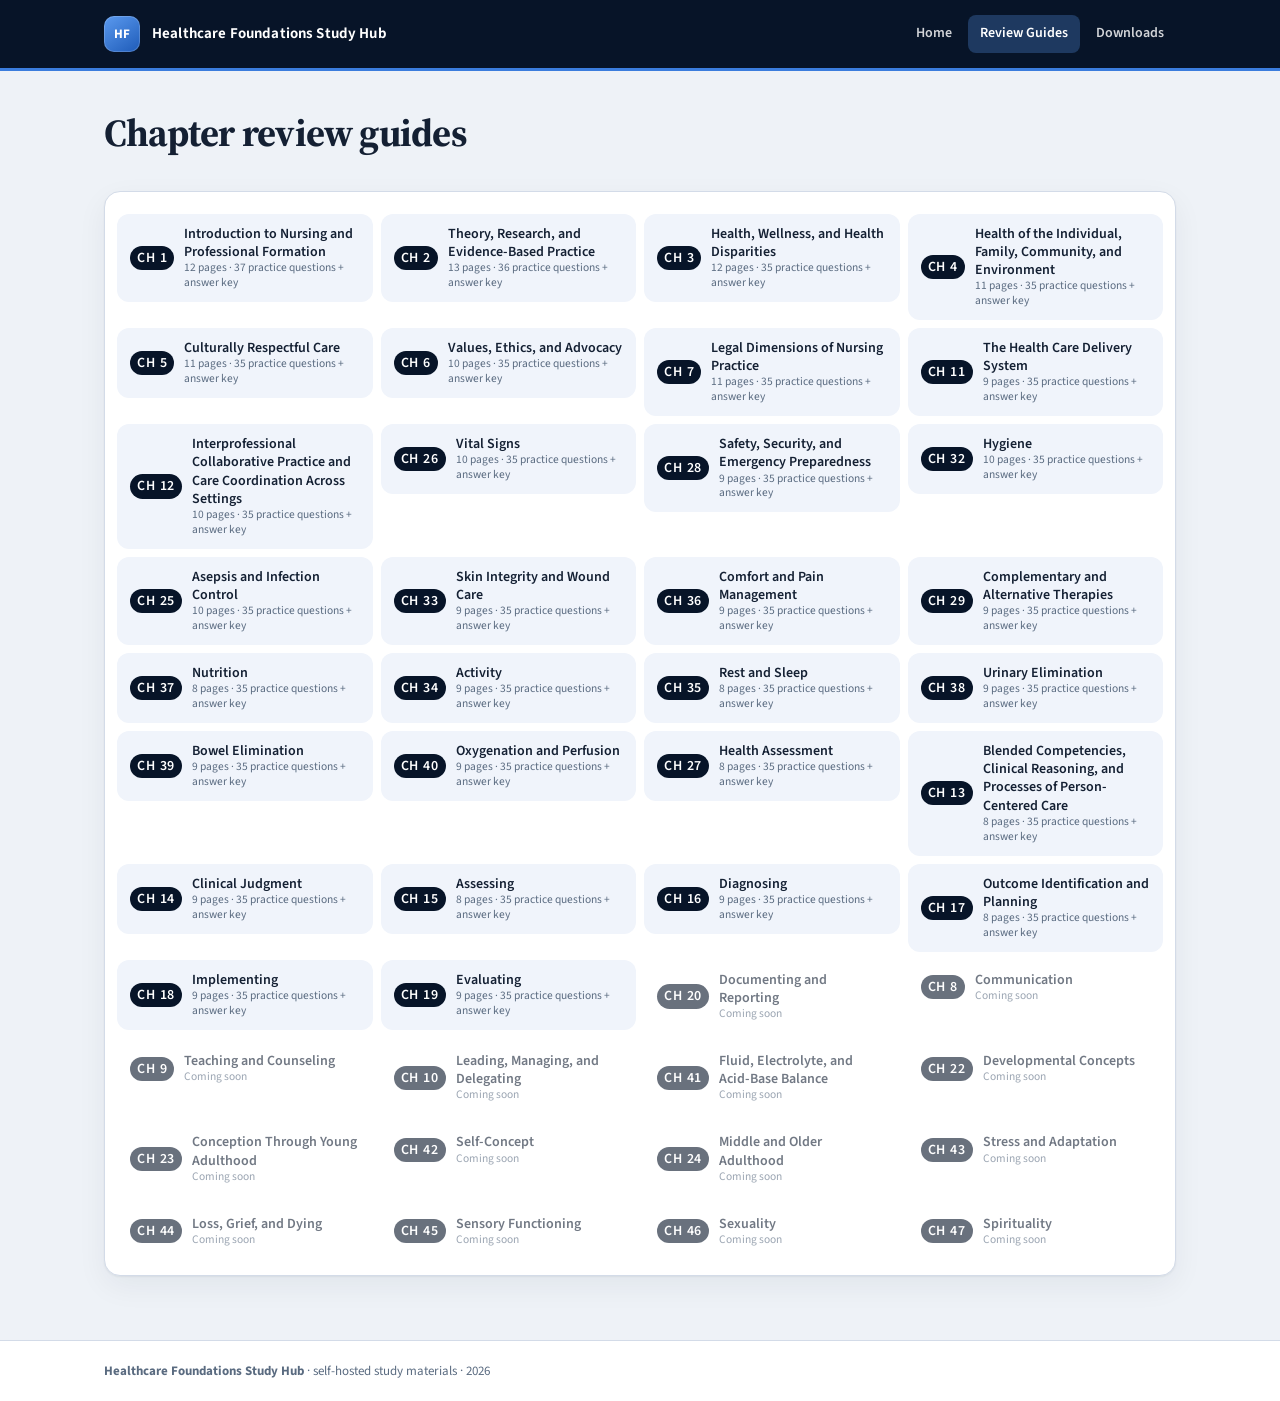
==== commit 13e08379: "Add review guides for Chapters 15, 16, 17, 18, and 19" ====
--- a/review-guides/index.html
+++ b/review-guides/index.html
@@ -38,7 +38,7 @@
     </div>
     <div class="week-list">
 <article class="week-card" data-search="review guides chapter pdf">
-  <ul class="resource-list"><li><a class="resource" href="../files/review-guides/HF_Ch01_Review_Guide.pdf" target="_blank" rel="noopener"><span class="chip guide">Ch 1</span><span>Introduction to Nursing and Professional Formation<small class="guide-meta">12 pages · 37 practice questions + answer key</small></span></a></li><li><a class="resource" href="../files/review-guides/HF_Ch02_Review_Guide.pdf" target="_blank" rel="noopener"><span class="chip guide">Ch 2</span><span>Theory, Research, and Evidence-Based Practice<small class="guide-meta">13 pages · 36 practice questions + answer key</small></span></a></li><li><a class="resource" href="../files/review-guides/HF_Ch03_Review_Guide.pdf" target="_blank" rel="noopener"><span class="chip guide">Ch 3</span><span>Health, Wellness, and Health Disparities<small class="guide-meta">12 pages · 35 practice questions + answer key</small></span></a></li><li><a class="resource" href="../files/review-guides/HF_Ch04_Review_Guide.pdf" target="_blank" rel="noopener"><span class="chip guide">Ch 4</span><span>Health of the Individual, Family, Community, and Environment<small class="guide-meta">11 pages · 35 practice questions + answer key</small></span></a></li><li><a class="resource" href="../files/review-guides/HF_Ch05_Review_Guide.pdf" target="_blank" rel="noopener"><span class="chip guide">Ch 5</span><span>Culturally Respectful Care<small class="guide-meta">11 pages · 35 practice questions + answer key</small></span></a></li><li><a class="resource" href="../files/review-guides/HF_Ch06_Review_Guide.pdf" target="_blank" rel="noopener"><span class="chip guide">Ch 6</span><span>Values, Ethics, and Advocacy<small class="guide-meta">10 pages · 35 practice questions + answer key</small></span></a></li><li><a class="resource" href="../files/review-guides/HF_Ch07_Review_Guide.pdf" target="_blank" rel="noopener"><span class="chip guide">Ch 7</span><span>Legal Dimensions of Nursing Practice<small class="guide-meta">11 pages · 35 practice questions + answer key</small></span></a></li><li><a class="resource" href="../files/review-guides/HF_Ch11_Review_Guide.pdf" target="_blank" rel="noopener"><span class="chip guide">Ch 11</span><span>The Health Care Delivery System<small class="guide-meta">9 pages · 35 practice questions + answer key</small></span></a></li><li><a class="resource" href="../files/review-guides/HF_Ch12_Review_Guide.pdf" target="_blank" rel="noopener"><span class="chip guide">Ch 12</span><span>Interprofessional Collaborative Practice and Care Coordination Across Settings<small class="guide-meta">10 pages · 35 practice questions + answer key</small></span></a></li><li><a class="resource" href="../files/review-guides/HF_Ch26_Review_Guide.pdf" target="_blank" rel="noopener"><span class="chip guide">Ch 26</span><span>Vital Signs<small class="guide-meta">10 pages · 35 practice questions + answer key</small></span></a></li><li><a class="resource" href="../files/review-guides/HF_Ch28_Review_Guide.pdf" target="_blank" rel="noopener"><span class="chip guide">Ch 28</span><span>Safety, Security, and Emergency Preparedness<small class="guide-meta">9 pages · 35 practice questions + answer key</small></span></a></li><li><a class="resource" href="../files/review-guides/HF_Ch32_Review_Guide.pdf" target="_blank" rel="noopener"><span class="chip guide">Ch 32</span><span>Hygiene<small class="guide-meta">10 pages · 35 practice questions + answer key</small></span></a></li><li><a class="resource" href="../files/review-guides/HF_Ch25_Review_Guide.pdf" target="_blank" rel="noopener"><span class="chip guide">Ch 25</span><span>Asepsis and Infection Control<small class="guide-meta">10 pages · 35 practice questions + answer key</small></span></a></li><li><a class="resource" href="../files/review-guides/HF_Ch33_Review_Guide.pdf" target="_blank" rel="noopener"><span class="chip guide">Ch 33</span><span>Skin Integrity and Wound Care<small class="guide-meta">9 pages · 35 practice questions + answer key</small></span></a></li><li><a class="resource" href="../files/review-guides/HF_Ch36_Review_Guide.pdf" target="_blank" rel="noopener"><span class="chip guide">Ch 36</span><span>Comfort and Pain Management<small class="guide-meta">9 pages · 35 practice questions + answer key</small></span></a></li><li><a class="resource" href="../files/review-guides/HF_Ch29_Review_Guide.pdf" target="_blank" rel="noopener"><span class="chip guide">Ch 29</span><span>Complementary and Alternative Therapies<small class="guide-meta">9 pages · 35 practice questions + answer key</small></span></a></li><li><a class="resource" href="../files/review-guides/HF_Ch37_Review_Guide.pdf" target="_blank" rel="noopener"><span class="chip guide">Ch 37</span><span>Nutrition<small class="guide-meta">8 pages · 35 practice questions + answer key</small></span></a></li><li><a class="resource" href="../files/review-guides/HF_Ch34_Review_Guide.pdf" target="_blank" rel="noopener"><span class="chip guide">Ch 34</span><span>Activity<small class="guide-meta">9 pages · 35 practice questions + answer key</small></span></a></li><li><a class="resource" href="../files/review-guides/HF_Ch35_Review_Guide.pdf" target="_blank" rel="noopener"><span class="chip guide">Ch 35</span><span>Rest and Sleep<small class="guide-meta">8 pages · 35 practice questions + answer key</small></span></a></li><li><a class="resource" href="../files/review-guides/HF_Ch38_Review_Guide.pdf" target="_blank" rel="noopener"><span class="chip guide">Ch 38</span><span>Urinary Elimination<small class="guide-meta">9 pages · 35 practice questions + answer key</small></span></a></li><li><a class="resource" href="../files/review-guides/HF_Ch39_Review_Guide.pdf" target="_blank" rel="noopener"><span class="chip guide">Ch 39</span><span>Bowel Elimination<small class="guide-meta">9 pages · 35 practice questions + answer key</small></span></a></li><li><a class="resource" href="../files/review-guides/HF_Ch40_Review_Guide.pdf" target="_blank" rel="noopener"><span class="chip guide">Ch 40</span><span>Oxygenation and Perfusion<small class="guide-meta">9 pages · 35 practice questions + answer key</small></span></a></li><li><a class="resource" href="../files/review-guides/HF_Ch27_Review_Guide.pdf" target="_blank" rel="noopener"><span class="chip guide">Ch 27</span><span>Health Assessment<small class="guide-meta">8 pages · 35 practice questions + answer key</small></span></a></li><li><a class="resource" href="../files/review-guides/HF_Ch13_Review_Guide.pdf" target="_blank" rel="noopener"><span class="chip guide">Ch 13</span><span>Blended Competencies, Clinical Reasoning, and Processes of Person-Centered Care<small class="guide-meta">8 pages · 35 practice questions + answer key</small></span></a></li><li><a class="resource" href="../files/review-guides/HF_Ch14_Review_Guide.pdf" target="_blank" rel="noopener"><span class="chip guide">Ch 14</span><span>Clinical Judgment<small class="guide-meta">9 pages · 35 practice questions + answer key</small></span></a></li><li><span class="resource soon"><span class="chip guide">Ch 15</span><span>Assessing<small class="guide-meta">Coming soon</small></span></span></li><li><span class="resource soon"><span class="chip guide">Ch 16</span><span>Diagnosing<small class="guide-meta">Coming soon</small></span></span></li><li><span class="resource soon"><span class="chip guide">Ch 17</span><span>Outcome Identification and Planning<small class="guide-meta">Coming soon</small></span></span></li><li><span class="resource soon"><span class="chip guide">Ch 18</span><span>Implementing<small class="guide-meta">Coming soon</small></span></span></li><li><span class="resource soon"><span class="chip guide">Ch 19</span><span>Evaluating<small class="guide-meta">Coming soon</small></span></span></li><li><span class="resource soon"><span class="chip guide">Ch 20</span><span>Documenting and Reporting<small class="guide-meta">Coming soon</small></span></span></li><li><span class="resource soon"><span class="chip guide">Ch 8</span><span>Communication<small class="guide-meta">Coming soon</small></span></span></li><li><span class="resource soon"><span class="chip guide">Ch 9</span><span>Teaching and Counseling<small class="guide-meta">Coming soon</small></span></span></li><li><span class="resource soon"><span class="chip guide">Ch 10</span><span>Leading, Managing, and Delegating<small class="guide-meta">Coming soon</small></span></span></li><li><span class="resource soon"><span class="chip guide">Ch 41</span><span>Fluid, Electrolyte, and Acid-Base Balance<small class="guide-meta">Coming soon</small></span></span></li><li><span class="resource soon"><span class="chip guide">Ch 22</span><span>Developmental Concepts<small class="guide-meta">Coming soon</small></span></span></li><li><span class="resource soon"><span class="chip guide">Ch 23</span><span>Conception Through Young Adulthood<small class="guide-meta">Coming soon</small></span></span></li><li><span class="resource soon"><span class="chip guide">Ch 42</span><span>Self-Concept<small class="guide-meta">Coming soon</small></span></span></li><li><span class="resource soon"><span class="chip guide">Ch 24</span><span>Middle and Older Adulthood<small class="guide-meta">Coming soon</small></span></span></li><li><span class="resource soon"><span class="chip guide">Ch 43</span><span>Stress and Adaptation<small class="guide-meta">Coming soon</small></span></span></li><li><span class="resource soon"><span class="chip guide">Ch 44</span><span>Loss, Grief, and Dying<small class="guide-meta">Coming soon</small></span></span></li><li><span class="resource soon"><span class="chip guide">Ch 45</span><span>Sensory Functioning<small class="guide-meta">Coming soon</small></span></span></li><li><span class="resource soon"><span class="chip guide">Ch 46</span><span>Sexuality<small class="guide-meta">Coming soon</small></span></span></li><li><span class="resource soon"><span class="chip guide">Ch 47</span><span>Spirituality<small class="guide-meta">Coming soon</small></span></span></li></ul>
+  <ul class="resource-list"><li><a class="resource" href="../files/review-guides/HF_Ch01_Review_Guide.pdf" target="_blank" rel="noopener"><span class="chip guide">Ch 1</span><span>Introduction to Nursing and Professional Formation<small class="guide-meta">12 pages · 37 practice questions + answer key</small></span></a></li><li><a class="resource" href="../files/review-guides/HF_Ch02_Review_Guide.pdf" target="_blank" rel="noopener"><span class="chip guide">Ch 2</span><span>Theory, Research, and Evidence-Based Practice<small class="guide-meta">13 pages · 36 practice questions + answer key</small></span></a></li><li><a class="resource" href="../files/review-guides/HF_Ch03_Review_Guide.pdf" target="_blank" rel="noopener"><span class="chip guide">Ch 3</span><span>Health, Wellness, and Health Disparities<small class="guide-meta">12 pages · 35 practice questions + answer key</small></span></a></li><li><a class="resource" href="../files/review-guides/HF_Ch04_Review_Guide.pdf" target="_blank" rel="noopener"><span class="chip guide">Ch 4</span><span>Health of the Individual, Family, Community, and Environment<small class="guide-meta">11 pages · 35 practice questions + answer key</small></span></a></li><li><a class="resource" href="../files/review-guides/HF_Ch05_Review_Guide.pdf" target="_blank" rel="noopener"><span class="chip guide">Ch 5</span><span>Culturally Respectful Care<small class="guide-meta">11 pages · 35 practice questions + answer key</small></span></a></li><li><a class="resource" href="../files/review-guides/HF_Ch06_Review_Guide.pdf" target="_blank" rel="noopener"><span class="chip guide">Ch 6</span><span>Values, Ethics, and Advocacy<small class="guide-meta">10 pages · 35 practice questions + answer key</small></span></a></li><li><a class="resource" href="../files/review-guides/HF_Ch07_Review_Guide.pdf" target="_blank" rel="noopener"><span class="chip guide">Ch 7</span><span>Legal Dimensions of Nursing Practice<small class="guide-meta">11 pages · 35 practice questions + answer key</small></span></a></li><li><a class="resource" href="../files/review-guides/HF_Ch11_Review_Guide.pdf" target="_blank" rel="noopener"><span class="chip guide">Ch 11</span><span>The Health Care Delivery System<small class="guide-meta">9 pages · 35 practice questions + answer key</small></span></a></li><li><a class="resource" href="../files/review-guides/HF_Ch12_Review_Guide.pdf" target="_blank" rel="noopener"><span class="chip guide">Ch 12</span><span>Interprofessional Collaborative Practice and Care Coordination Across Settings<small class="guide-meta">10 pages · 35 practice questions + answer key</small></span></a></li><li><a class="resource" href="../files/review-guides/HF_Ch26_Review_Guide.pdf" target="_blank" rel="noopener"><span class="chip guide">Ch 26</span><span>Vital Signs<small class="guide-meta">10 pages · 35 practice questions + answer key</small></span></a></li><li><a class="resource" href="../files/review-guides/HF_Ch28_Review_Guide.pdf" target="_blank" rel="noopener"><span class="chip guide">Ch 28</span><span>Safety, Security, and Emergency Preparedness<small class="guide-meta">9 pages · 35 practice questions + answer key</small></span></a></li><li><a class="resource" href="../files/review-guides/HF_Ch32_Review_Guide.pdf" target="_blank" rel="noopener"><span class="chip guide">Ch 32</span><span>Hygiene<small class="guide-meta">10 pages · 35 practice questions + answer key</small></span></a></li><li><a class="resource" href="../files/review-guides/HF_Ch25_Review_Guide.pdf" target="_blank" rel="noopener"><span class="chip guide">Ch 25</span><span>Asepsis and Infection Control<small class="guide-meta">10 pages · 35 practice questions + answer key</small></span></a></li><li><a class="resource" href="../files/review-guides/HF_Ch33_Review_Guide.pdf" target="_blank" rel="noopener"><span class="chip guide">Ch 33</span><span>Skin Integrity and Wound Care<small class="guide-meta">9 pages · 35 practice questions + answer key</small></span></a></li><li><a class="resource" href="../files/review-guides/HF_Ch36_Review_Guide.pdf" target="_blank" rel="noopener"><span class="chip guide">Ch 36</span><span>Comfort and Pain Management<small class="guide-meta">9 pages · 35 practice questions + answer key</small></span></a></li><li><a class="resource" href="../files/review-guides/HF_Ch29_Review_Guide.pdf" target="_blank" rel="noopener"><span class="chip guide">Ch 29</span><span>Complementary and Alternative Therapies<small class="guide-meta">9 pages · 35 practice questions + answer key</small></span></a></li><li><a class="resource" href="../files/review-guides/HF_Ch37_Review_Guide.pdf" target="_blank" rel="noopener"><span class="chip guide">Ch 37</span><span>Nutrition<small class="guide-meta">8 pages · 35 practice questions + answer key</small></span></a></li><li><a class="resource" href="../files/review-guides/HF_Ch34_Review_Guide.pdf" target="_blank" rel="noopener"><span class="chip guide">Ch 34</span><span>Activity<small class="guide-meta">9 pages · 35 practice questions + answer key</small></span></a></li><li><a class="resource" href="../files/review-guides/HF_Ch35_Review_Guide.pdf" target="_blank" rel="noopener"><span class="chip guide">Ch 35</span><span>Rest and Sleep<small class="guide-meta">8 pages · 35 practice questions + answer key</small></span></a></li><li><a class="resource" href="../files/review-guides/HF_Ch38_Review_Guide.pdf" target="_blank" rel="noopener"><span class="chip guide">Ch 38</span><span>Urinary Elimination<small class="guide-meta">9 pages · 35 practice questions + answer key</small></span></a></li><li><a class="resource" href="../files/review-guides/HF_Ch39_Review_Guide.pdf" target="_blank" rel="noopener"><span class="chip guide">Ch 39</span><span>Bowel Elimination<small class="guide-meta">9 pages · 35 practice questions + answer key</small></span></a></li><li><a class="resource" href="../files/review-guides/HF_Ch40_Review_Guide.pdf" target="_blank" rel="noopener"><span class="chip guide">Ch 40</span><span>Oxygenation and Perfusion<small class="guide-meta">9 pages · 35 practice questions + answer key</small></span></a></li><li><a class="resource" href="../files/review-guides/HF_Ch27_Review_Guide.pdf" target="_blank" rel="noopener"><span class="chip guide">Ch 27</span><span>Health Assessment<small class="guide-meta">8 pages · 35 practice questions + answer key</small></span></a></li><li><a class="resource" href="../files/review-guides/HF_Ch13_Review_Guide.pdf" target="_blank" rel="noopener"><span class="chip guide">Ch 13</span><span>Blended Competencies, Clinical Reasoning, and Processes of Person-Centered Care<small class="guide-meta">8 pages · 35 practice questions + answer key</small></span></a></li><li><a class="resource" href="../files/review-guides/HF_Ch14_Review_Guide.pdf" target="_blank" rel="noopener"><span class="chip guide">Ch 14</span><span>Clinical Judgment<small class="guide-meta">9 pages · 35 practice questions + answer key</small></span></a></li><li><a class="resource" href="../files/review-guides/HF_Ch15_Review_Guide.pdf" target="_blank" rel="noopener"><span class="chip guide">Ch 15</span><span>Assessing<small class="guide-meta">8 pages · 35 practice questions + answer key</small></span></a></li><li><a class="resource" href="../files/review-guides/HF_Ch16_Review_Guide.pdf" target="_blank" rel="noopener"><span class="chip guide">Ch 16</span><span>Diagnosing<small class="guide-meta">9 pages · 35 practice questions + answer key</small></span></a></li><li><a class="resource" href="../files/review-guides/HF_Ch17_Review_Guide.pdf" target="_blank" rel="noopener"><span class="chip guide">Ch 17</span><span>Outcome Identification and Planning<small class="guide-meta">8 pages · 35 practice questions + answer key</small></span></a></li><li><a class="resource" href="../files/review-guides/HF_Ch18_Review_Guide.pdf" target="_blank" rel="noopener"><span class="chip guide">Ch 18</span><span>Implementing<small class="guide-meta">9 pages · 35 practice questions + answer key</small></span></a></li><li><a class="resource" href="../files/review-guides/HF_Ch19_Review_Guide.pdf" target="_blank" rel="noopener"><span class="chip guide">Ch 19</span><span>Evaluating<small class="guide-meta">9 pages · 35 practice questions + answer key</small></span></a></li><li><span class="resource soon"><span class="chip guide">Ch 20</span><span>Documenting and Reporting<small class="guide-meta">Coming soon</small></span></span></li><li><span class="resource soon"><span class="chip guide">Ch 8</span><span>Communication<small class="guide-meta">Coming soon</small></span></span></li><li><span class="resource soon"><span class="chip guide">Ch 9</span><span>Teaching and Counseling<small class="guide-meta">Coming soon</small></span></span></li><li><span class="resource soon"><span class="chip guide">Ch 10</span><span>Leading, Managing, and Delegating<small class="guide-meta">Coming soon</small></span></span></li><li><span class="resource soon"><span class="chip guide">Ch 41</span><span>Fluid, Electrolyte, and Acid-Base Balance<small class="guide-meta">Coming soon</small></span></span></li><li><span class="resource soon"><span class="chip guide">Ch 22</span><span>Developmental Concepts<small class="guide-meta">Coming soon</small></span></span></li><li><span class="resource soon"><span class="chip guide">Ch 23</span><span>Conception Through Young Adulthood<small class="guide-meta">Coming soon</small></span></span></li><li><span class="resource soon"><span class="chip guide">Ch 42</span><span>Self-Concept<small class="guide-meta">Coming soon</small></span></span></li><li><span class="resource soon"><span class="chip guide">Ch 24</span><span>Middle and Older Adulthood<small class="guide-meta">Coming soon</small></span></span></li><li><span class="resource soon"><span class="chip guide">Ch 43</span><span>Stress and Adaptation<small class="guide-meta">Coming soon</small></span></span></li><li><span class="resource soon"><span class="chip guide">Ch 44</span><span>Loss, Grief, and Dying<small class="guide-meta">Coming soon</small></span></span></li><li><span class="resource soon"><span class="chip guide">Ch 45</span><span>Sensory Functioning<small class="guide-meta">Coming soon</small></span></span></li><li><span class="resource soon"><span class="chip guide">Ch 46</span><span>Sexuality<small class="guide-meta">Coming soon</small></span></span></li><li><span class="resource soon"><span class="chip guide">Ch 47</span><span>Spirituality<small class="guide-meta">Coming soon</small></span></span></li></ul>
 </article>
     </div>
   </main>
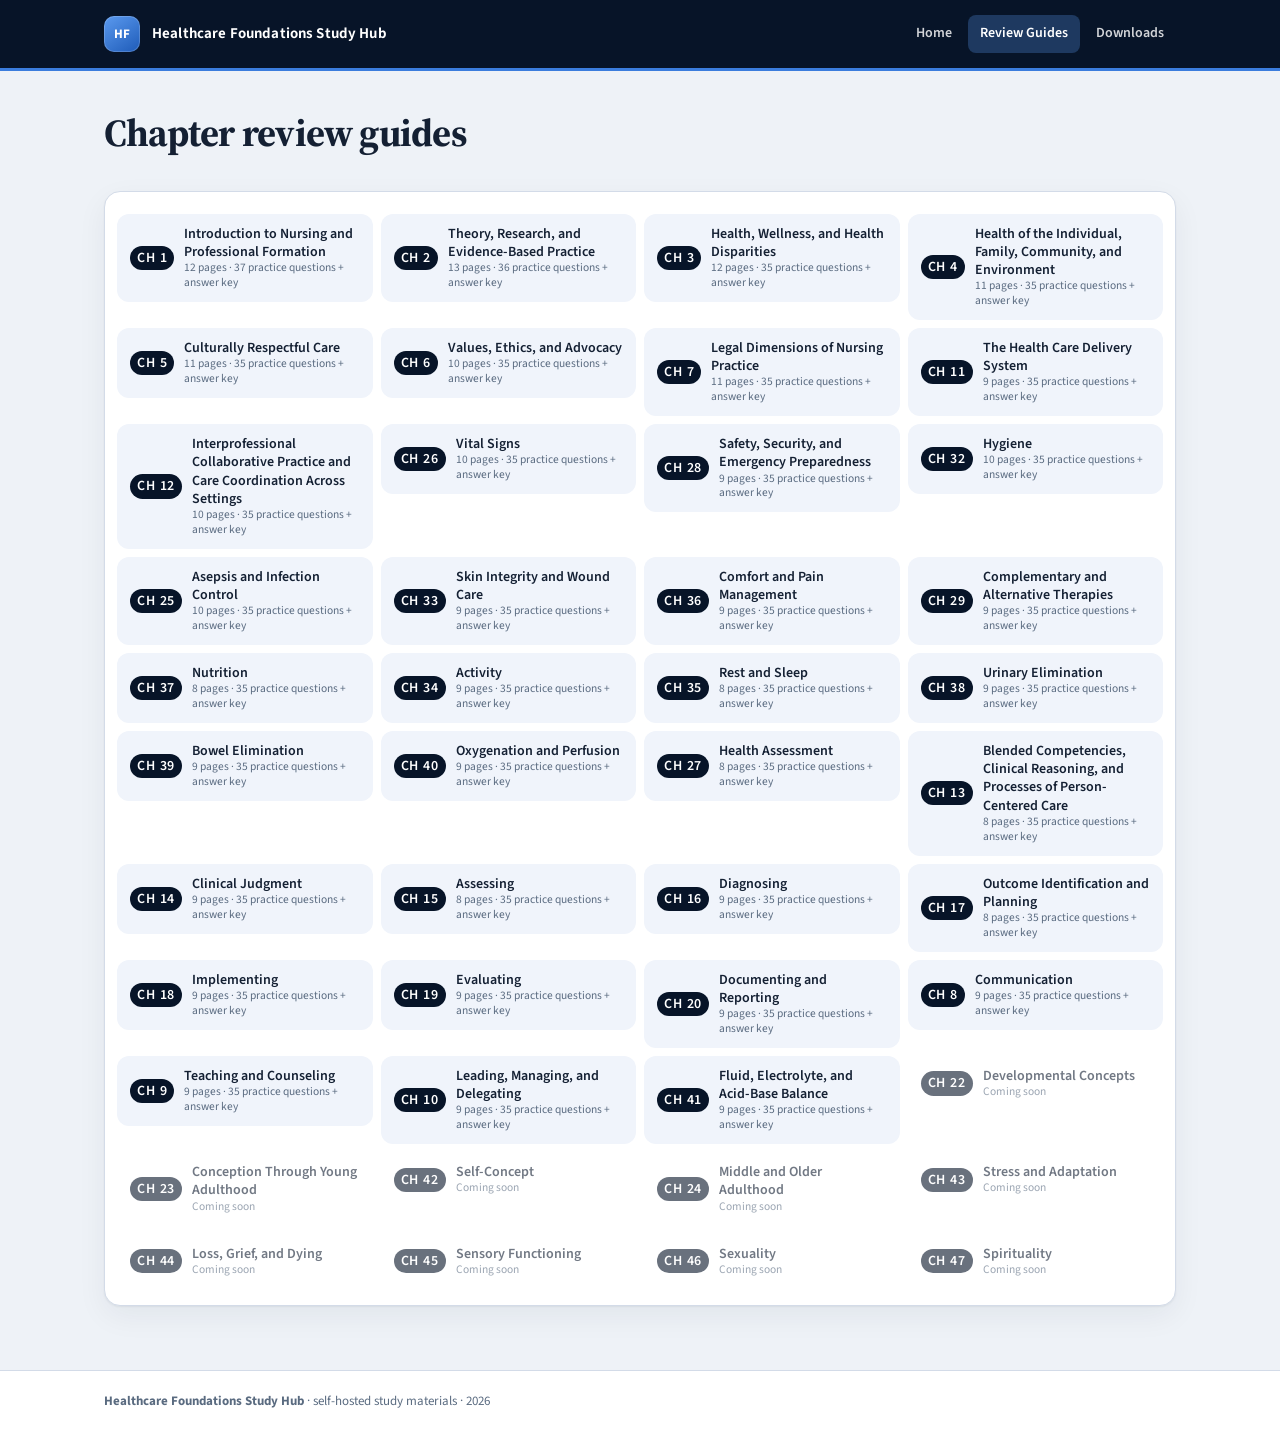
==== commit 65ec90e2: "Add review guides for Chapters 20, 8, 9, 10, and 41" ====
--- a/review-guides/index.html
+++ b/review-guides/index.html
@@ -38,7 +38,7 @@
     </div>
     <div class="week-list">
 <article class="week-card" data-search="review guides chapter pdf">
-  <ul class="resource-list"><li><a class="resource" href="../files/review-guides/HF_Ch01_Review_Guide.pdf" target="_blank" rel="noopener"><span class="chip guide">Ch 1</span><span>Introduction to Nursing and Professional Formation<small class="guide-meta">12 pages · 37 practice questions + answer key</small></span></a></li><li><a class="resource" href="../files/review-guides/HF_Ch02_Review_Guide.pdf" target="_blank" rel="noopener"><span class="chip guide">Ch 2</span><span>Theory, Research, and Evidence-Based Practice<small class="guide-meta">13 pages · 36 practice questions + answer key</small></span></a></li><li><a class="resource" href="../files/review-guides/HF_Ch03_Review_Guide.pdf" target="_blank" rel="noopener"><span class="chip guide">Ch 3</span><span>Health, Wellness, and Health Disparities<small class="guide-meta">12 pages · 35 practice questions + answer key</small></span></a></li><li><a class="resource" href="../files/review-guides/HF_Ch04_Review_Guide.pdf" target="_blank" rel="noopener"><span class="chip guide">Ch 4</span><span>Health of the Individual, Family, Community, and Environment<small class="guide-meta">11 pages · 35 practice questions + answer key</small></span></a></li><li><a class="resource" href="../files/review-guides/HF_Ch05_Review_Guide.pdf" target="_blank" rel="noopener"><span class="chip guide">Ch 5</span><span>Culturally Respectful Care<small class="guide-meta">11 pages · 35 practice questions + answer key</small></span></a></li><li><a class="resource" href="../files/review-guides/HF_Ch06_Review_Guide.pdf" target="_blank" rel="noopener"><span class="chip guide">Ch 6</span><span>Values, Ethics, and Advocacy<small class="guide-meta">10 pages · 35 practice questions + answer key</small></span></a></li><li><a class="resource" href="../files/review-guides/HF_Ch07_Review_Guide.pdf" target="_blank" rel="noopener"><span class="chip guide">Ch 7</span><span>Legal Dimensions of Nursing Practice<small class="guide-meta">11 pages · 35 practice questions + answer key</small></span></a></li><li><a class="resource" href="../files/review-guides/HF_Ch11_Review_Guide.pdf" target="_blank" rel="noopener"><span class="chip guide">Ch 11</span><span>The Health Care Delivery System<small class="guide-meta">9 pages · 35 practice questions + answer key</small></span></a></li><li><a class="resource" href="../files/review-guides/HF_Ch12_Review_Guide.pdf" target="_blank" rel="noopener"><span class="chip guide">Ch 12</span><span>Interprofessional Collaborative Practice and Care Coordination Across Settings<small class="guide-meta">10 pages · 35 practice questions + answer key</small></span></a></li><li><a class="resource" href="../files/review-guides/HF_Ch26_Review_Guide.pdf" target="_blank" rel="noopener"><span class="chip guide">Ch 26</span><span>Vital Signs<small class="guide-meta">10 pages · 35 practice questions + answer key</small></span></a></li><li><a class="resource" href="../files/review-guides/HF_Ch28_Review_Guide.pdf" target="_blank" rel="noopener"><span class="chip guide">Ch 28</span><span>Safety, Security, and Emergency Preparedness<small class="guide-meta">9 pages · 35 practice questions + answer key</small></span></a></li><li><a class="resource" href="../files/review-guides/HF_Ch32_Review_Guide.pdf" target="_blank" rel="noopener"><span class="chip guide">Ch 32</span><span>Hygiene<small class="guide-meta">10 pages · 35 practice questions + answer key</small></span></a></li><li><a class="resource" href="../files/review-guides/HF_Ch25_Review_Guide.pdf" target="_blank" rel="noopener"><span class="chip guide">Ch 25</span><span>Asepsis and Infection Control<small class="guide-meta">10 pages · 35 practice questions + answer key</small></span></a></li><li><a class="resource" href="../files/review-guides/HF_Ch33_Review_Guide.pdf" target="_blank" rel="noopener"><span class="chip guide">Ch 33</span><span>Skin Integrity and Wound Care<small class="guide-meta">9 pages · 35 practice questions + answer key</small></span></a></li><li><a class="resource" href="../files/review-guides/HF_Ch36_Review_Guide.pdf" target="_blank" rel="noopener"><span class="chip guide">Ch 36</span><span>Comfort and Pain Management<small class="guide-meta">9 pages · 35 practice questions + answer key</small></span></a></li><li><a class="resource" href="../files/review-guides/HF_Ch29_Review_Guide.pdf" target="_blank" rel="noopener"><span class="chip guide">Ch 29</span><span>Complementary and Alternative Therapies<small class="guide-meta">9 pages · 35 practice questions + answer key</small></span></a></li><li><a class="resource" href="../files/review-guides/HF_Ch37_Review_Guide.pdf" target="_blank" rel="noopener"><span class="chip guide">Ch 37</span><span>Nutrition<small class="guide-meta">8 pages · 35 practice questions + answer key</small></span></a></li><li><a class="resource" href="../files/review-guides/HF_Ch34_Review_Guide.pdf" target="_blank" rel="noopener"><span class="chip guide">Ch 34</span><span>Activity<small class="guide-meta">9 pages · 35 practice questions + answer key</small></span></a></li><li><a class="resource" href="../files/review-guides/HF_Ch35_Review_Guide.pdf" target="_blank" rel="noopener"><span class="chip guide">Ch 35</span><span>Rest and Sleep<small class="guide-meta">8 pages · 35 practice questions + answer key</small></span></a></li><li><a class="resource" href="../files/review-guides/HF_Ch38_Review_Guide.pdf" target="_blank" rel="noopener"><span class="chip guide">Ch 38</span><span>Urinary Elimination<small class="guide-meta">9 pages · 35 practice questions + answer key</small></span></a></li><li><a class="resource" href="../files/review-guides/HF_Ch39_Review_Guide.pdf" target="_blank" rel="noopener"><span class="chip guide">Ch 39</span><span>Bowel Elimination<small class="guide-meta">9 pages · 35 practice questions + answer key</small></span></a></li><li><a class="resource" href="../files/review-guides/HF_Ch40_Review_Guide.pdf" target="_blank" rel="noopener"><span class="chip guide">Ch 40</span><span>Oxygenation and Perfusion<small class="guide-meta">9 pages · 35 practice questions + answer key</small></span></a></li><li><a class="resource" href="../files/review-guides/HF_Ch27_Review_Guide.pdf" target="_blank" rel="noopener"><span class="chip guide">Ch 27</span><span>Health Assessment<small class="guide-meta">8 pages · 35 practice questions + answer key</small></span></a></li><li><a class="resource" href="../files/review-guides/HF_Ch13_Review_Guide.pdf" target="_blank" rel="noopener"><span class="chip guide">Ch 13</span><span>Blended Competencies, Clinical Reasoning, and Processes of Person-Centered Care<small class="guide-meta">8 pages · 35 practice questions + answer key</small></span></a></li><li><a class="resource" href="../files/review-guides/HF_Ch14_Review_Guide.pdf" target="_blank" rel="noopener"><span class="chip guide">Ch 14</span><span>Clinical Judgment<small class="guide-meta">9 pages · 35 practice questions + answer key</small></span></a></li><li><a class="resource" href="../files/review-guides/HF_Ch15_Review_Guide.pdf" target="_blank" rel="noopener"><span class="chip guide">Ch 15</span><span>Assessing<small class="guide-meta">8 pages · 35 practice questions + answer key</small></span></a></li><li><a class="resource" href="../files/review-guides/HF_Ch16_Review_Guide.pdf" target="_blank" rel="noopener"><span class="chip guide">Ch 16</span><span>Diagnosing<small class="guide-meta">9 pages · 35 practice questions + answer key</small></span></a></li><li><a class="resource" href="../files/review-guides/HF_Ch17_Review_Guide.pdf" target="_blank" rel="noopener"><span class="chip guide">Ch 17</span><span>Outcome Identification and Planning<small class="guide-meta">8 pages · 35 practice questions + answer key</small></span></a></li><li><a class="resource" href="../files/review-guides/HF_Ch18_Review_Guide.pdf" target="_blank" rel="noopener"><span class="chip guide">Ch 18</span><span>Implementing<small class="guide-meta">9 pages · 35 practice questions + answer key</small></span></a></li><li><a class="resource" href="../files/review-guides/HF_Ch19_Review_Guide.pdf" target="_blank" rel="noopener"><span class="chip guide">Ch 19</span><span>Evaluating<small class="guide-meta">9 pages · 35 practice questions + answer key</small></span></a></li><li><span class="resource soon"><span class="chip guide">Ch 20</span><span>Documenting and Reporting<small class="guide-meta">Coming soon</small></span></span></li><li><span class="resource soon"><span class="chip guide">Ch 8</span><span>Communication<small class="guide-meta">Coming soon</small></span></span></li><li><span class="resource soon"><span class="chip guide">Ch 9</span><span>Teaching and Counseling<small class="guide-meta">Coming soon</small></span></span></li><li><span class="resource soon"><span class="chip guide">Ch 10</span><span>Leading, Managing, and Delegating<small class="guide-meta">Coming soon</small></span></span></li><li><span class="resource soon"><span class="chip guide">Ch 41</span><span>Fluid, Electrolyte, and Acid-Base Balance<small class="guide-meta">Coming soon</small></span></span></li><li><span class="resource soon"><span class="chip guide">Ch 22</span><span>Developmental Concepts<small class="guide-meta">Coming soon</small></span></span></li><li><span class="resource soon"><span class="chip guide">Ch 23</span><span>Conception Through Young Adulthood<small class="guide-meta">Coming soon</small></span></span></li><li><span class="resource soon"><span class="chip guide">Ch 42</span><span>Self-Concept<small class="guide-meta">Coming soon</small></span></span></li><li><span class="resource soon"><span class="chip guide">Ch 24</span><span>Middle and Older Adulthood<small class="guide-meta">Coming soon</small></span></span></li><li><span class="resource soon"><span class="chip guide">Ch 43</span><span>Stress and Adaptation<small class="guide-meta">Coming soon</small></span></span></li><li><span class="resource soon"><span class="chip guide">Ch 44</span><span>Loss, Grief, and Dying<small class="guide-meta">Coming soon</small></span></span></li><li><span class="resource soon"><span class="chip guide">Ch 45</span><span>Sensory Functioning<small class="guide-meta">Coming soon</small></span></span></li><li><span class="resource soon"><span class="chip guide">Ch 46</span><span>Sexuality<small class="guide-meta">Coming soon</small></span></span></li><li><span class="resource soon"><span class="chip guide">Ch 47</span><span>Spirituality<small class="guide-meta">Coming soon</small></span></span></li></ul>
+  <ul class="resource-list"><li><a class="resource" href="../files/review-guides/HF_Ch01_Review_Guide.pdf" target="_blank" rel="noopener"><span class="chip guide">Ch 1</span><span>Introduction to Nursing and Professional Formation<small class="guide-meta">12 pages · 37 practice questions + answer key</small></span></a></li><li><a class="resource" href="../files/review-guides/HF_Ch02_Review_Guide.pdf" target="_blank" rel="noopener"><span class="chip guide">Ch 2</span><span>Theory, Research, and Evidence-Based Practice<small class="guide-meta">13 pages · 36 practice questions + answer key</small></span></a></li><li><a class="resource" href="../files/review-guides/HF_Ch03_Review_Guide.pdf" target="_blank" rel="noopener"><span class="chip guide">Ch 3</span><span>Health, Wellness, and Health Disparities<small class="guide-meta">12 pages · 35 practice questions + answer key</small></span></a></li><li><a class="resource" href="../files/review-guides/HF_Ch04_Review_Guide.pdf" target="_blank" rel="noopener"><span class="chip guide">Ch 4</span><span>Health of the Individual, Family, Community, and Environment<small class="guide-meta">11 pages · 35 practice questions + answer key</small></span></a></li><li><a class="resource" href="../files/review-guides/HF_Ch05_Review_Guide.pdf" target="_blank" rel="noopener"><span class="chip guide">Ch 5</span><span>Culturally Respectful Care<small class="guide-meta">11 pages · 35 practice questions + answer key</small></span></a></li><li><a class="resource" href="../files/review-guides/HF_Ch06_Review_Guide.pdf" target="_blank" rel="noopener"><span class="chip guide">Ch 6</span><span>Values, Ethics, and Advocacy<small class="guide-meta">10 pages · 35 practice questions + answer key</small></span></a></li><li><a class="resource" href="../files/review-guides/HF_Ch07_Review_Guide.pdf" target="_blank" rel="noopener"><span class="chip guide">Ch 7</span><span>Legal Dimensions of Nursing Practice<small class="guide-meta">11 pages · 35 practice questions + answer key</small></span></a></li><li><a class="resource" href="../files/review-guides/HF_Ch11_Review_Guide.pdf" target="_blank" rel="noopener"><span class="chip guide">Ch 11</span><span>The Health Care Delivery System<small class="guide-meta">9 pages · 35 practice questions + answer key</small></span></a></li><li><a class="resource" href="../files/review-guides/HF_Ch12_Review_Guide.pdf" target="_blank" rel="noopener"><span class="chip guide">Ch 12</span><span>Interprofessional Collaborative Practice and Care Coordination Across Settings<small class="guide-meta">10 pages · 35 practice questions + answer key</small></span></a></li><li><a class="resource" href="../files/review-guides/HF_Ch26_Review_Guide.pdf" target="_blank" rel="noopener"><span class="chip guide">Ch 26</span><span>Vital Signs<small class="guide-meta">10 pages · 35 practice questions + answer key</small></span></a></li><li><a class="resource" href="../files/review-guides/HF_Ch28_Review_Guide.pdf" target="_blank" rel="noopener"><span class="chip guide">Ch 28</span><span>Safety, Security, and Emergency Preparedness<small class="guide-meta">9 pages · 35 practice questions + answer key</small></span></a></li><li><a class="resource" href="../files/review-guides/HF_Ch32_Review_Guide.pdf" target="_blank" rel="noopener"><span class="chip guide">Ch 32</span><span>Hygiene<small class="guide-meta">10 pages · 35 practice questions + answer key</small></span></a></li><li><a class="resource" href="../files/review-guides/HF_Ch25_Review_Guide.pdf" target="_blank" rel="noopener"><span class="chip guide">Ch 25</span><span>Asepsis and Infection Control<small class="guide-meta">10 pages · 35 practice questions + answer key</small></span></a></li><li><a class="resource" href="../files/review-guides/HF_Ch33_Review_Guide.pdf" target="_blank" rel="noopener"><span class="chip guide">Ch 33</span><span>Skin Integrity and Wound Care<small class="guide-meta">9 pages · 35 practice questions + answer key</small></span></a></li><li><a class="resource" href="../files/review-guides/HF_Ch36_Review_Guide.pdf" target="_blank" rel="noopener"><span class="chip guide">Ch 36</span><span>Comfort and Pain Management<small class="guide-meta">9 pages · 35 practice questions + answer key</small></span></a></li><li><a class="resource" href="../files/review-guides/HF_Ch29_Review_Guide.pdf" target="_blank" rel="noopener"><span class="chip guide">Ch 29</span><span>Complementary and Alternative Therapies<small class="guide-meta">9 pages · 35 practice questions + answer key</small></span></a></li><li><a class="resource" href="../files/review-guides/HF_Ch37_Review_Guide.pdf" target="_blank" rel="noopener"><span class="chip guide">Ch 37</span><span>Nutrition<small class="guide-meta">8 pages · 35 practice questions + answer key</small></span></a></li><li><a class="resource" href="../files/review-guides/HF_Ch34_Review_Guide.pdf" target="_blank" rel="noopener"><span class="chip guide">Ch 34</span><span>Activity<small class="guide-meta">9 pages · 35 practice questions + answer key</small></span></a></li><li><a class="resource" href="../files/review-guides/HF_Ch35_Review_Guide.pdf" target="_blank" rel="noopener"><span class="chip guide">Ch 35</span><span>Rest and Sleep<small class="guide-meta">8 pages · 35 practice questions + answer key</small></span></a></li><li><a class="resource" href="../files/review-guides/HF_Ch38_Review_Guide.pdf" target="_blank" rel="noopener"><span class="chip guide">Ch 38</span><span>Urinary Elimination<small class="guide-meta">9 pages · 35 practice questions + answer key</small></span></a></li><li><a class="resource" href="../files/review-guides/HF_Ch39_Review_Guide.pdf" target="_blank" rel="noopener"><span class="chip guide">Ch 39</span><span>Bowel Elimination<small class="guide-meta">9 pages · 35 practice questions + answer key</small></span></a></li><li><a class="resource" href="../files/review-guides/HF_Ch40_Review_Guide.pdf" target="_blank" rel="noopener"><span class="chip guide">Ch 40</span><span>Oxygenation and Perfusion<small class="guide-meta">9 pages · 35 practice questions + answer key</small></span></a></li><li><a class="resource" href="../files/review-guides/HF_Ch27_Review_Guide.pdf" target="_blank" rel="noopener"><span class="chip guide">Ch 27</span><span>Health Assessment<small class="guide-meta">8 pages · 35 practice questions + answer key</small></span></a></li><li><a class="resource" href="../files/review-guides/HF_Ch13_Review_Guide.pdf" target="_blank" rel="noopener"><span class="chip guide">Ch 13</span><span>Blended Competencies, Clinical Reasoning, and Processes of Person-Centered Care<small class="guide-meta">8 pages · 35 practice questions + answer key</small></span></a></li><li><a class="resource" href="../files/review-guides/HF_Ch14_Review_Guide.pdf" target="_blank" rel="noopener"><span class="chip guide">Ch 14</span><span>Clinical Judgment<small class="guide-meta">9 pages · 35 practice questions + answer key</small></span></a></li><li><a class="resource" href="../files/review-guides/HF_Ch15_Review_Guide.pdf" target="_blank" rel="noopener"><span class="chip guide">Ch 15</span><span>Assessing<small class="guide-meta">8 pages · 35 practice questions + answer key</small></span></a></li><li><a class="resource" href="../files/review-guides/HF_Ch16_Review_Guide.pdf" target="_blank" rel="noopener"><span class="chip guide">Ch 16</span><span>Diagnosing<small class="guide-meta">9 pages · 35 practice questions + answer key</small></span></a></li><li><a class="resource" href="../files/review-guides/HF_Ch17_Review_Guide.pdf" target="_blank" rel="noopener"><span class="chip guide">Ch 17</span><span>Outcome Identification and Planning<small class="guide-meta">8 pages · 35 practice questions + answer key</small></span></a></li><li><a class="resource" href="../files/review-guides/HF_Ch18_Review_Guide.pdf" target="_blank" rel="noopener"><span class="chip guide">Ch 18</span><span>Implementing<small class="guide-meta">9 pages · 35 practice questions + answer key</small></span></a></li><li><a class="resource" href="../files/review-guides/HF_Ch19_Review_Guide.pdf" target="_blank" rel="noopener"><span class="chip guide">Ch 19</span><span>Evaluating<small class="guide-meta">9 pages · 35 practice questions + answer key</small></span></a></li><li><a class="resource" href="../files/review-guides/HF_Ch20_Review_Guide.pdf" target="_blank" rel="noopener"><span class="chip guide">Ch 20</span><span>Documenting and Reporting<small class="guide-meta">9 pages · 35 practice questions + answer key</small></span></a></li><li><a class="resource" href="../files/review-guides/HF_Ch08_Review_Guide.pdf" target="_blank" rel="noopener"><span class="chip guide">Ch 8</span><span>Communication<small class="guide-meta">9 pages · 35 practice questions + answer key</small></span></a></li><li><a class="resource" href="../files/review-guides/HF_Ch09_Review_Guide.pdf" target="_blank" rel="noopener"><span class="chip guide">Ch 9</span><span>Teaching and Counseling<small class="guide-meta">9 pages · 35 practice questions + answer key</small></span></a></li><li><a class="resource" href="../files/review-guides/HF_Ch10_Review_Guide.pdf" target="_blank" rel="noopener"><span class="chip guide">Ch 10</span><span>Leading, Managing, and Delegating<small class="guide-meta">9 pages · 35 practice questions + answer key</small></span></a></li><li><a class="resource" href="../files/review-guides/HF_Ch41_Review_Guide.pdf" target="_blank" rel="noopener"><span class="chip guide">Ch 41</span><span>Fluid, Electrolyte, and Acid-Base Balance<small class="guide-meta">9 pages · 35 practice questions + answer key</small></span></a></li><li><span class="resource soon"><span class="chip guide">Ch 22</span><span>Developmental Concepts<small class="guide-meta">Coming soon</small></span></span></li><li><span class="resource soon"><span class="chip guide">Ch 23</span><span>Conception Through Young Adulthood<small class="guide-meta">Coming soon</small></span></span></li><li><span class="resource soon"><span class="chip guide">Ch 42</span><span>Self-Concept<small class="guide-meta">Coming soon</small></span></span></li><li><span class="resource soon"><span class="chip guide">Ch 24</span><span>Middle and Older Adulthood<small class="guide-meta">Coming soon</small></span></span></li><li><span class="resource soon"><span class="chip guide">Ch 43</span><span>Stress and Adaptation<small class="guide-meta">Coming soon</small></span></span></li><li><span class="resource soon"><span class="chip guide">Ch 44</span><span>Loss, Grief, and Dying<small class="guide-meta">Coming soon</small></span></span></li><li><span class="resource soon"><span class="chip guide">Ch 45</span><span>Sensory Functioning<small class="guide-meta">Coming soon</small></span></span></li><li><span class="resource soon"><span class="chip guide">Ch 46</span><span>Sexuality<small class="guide-meta">Coming soon</small></span></span></li><li><span class="resource soon"><span class="chip guide">Ch 47</span><span>Spirituality<small class="guide-meta">Coming soon</small></span></span></li></ul>
 </article>
     </div>
   </main>
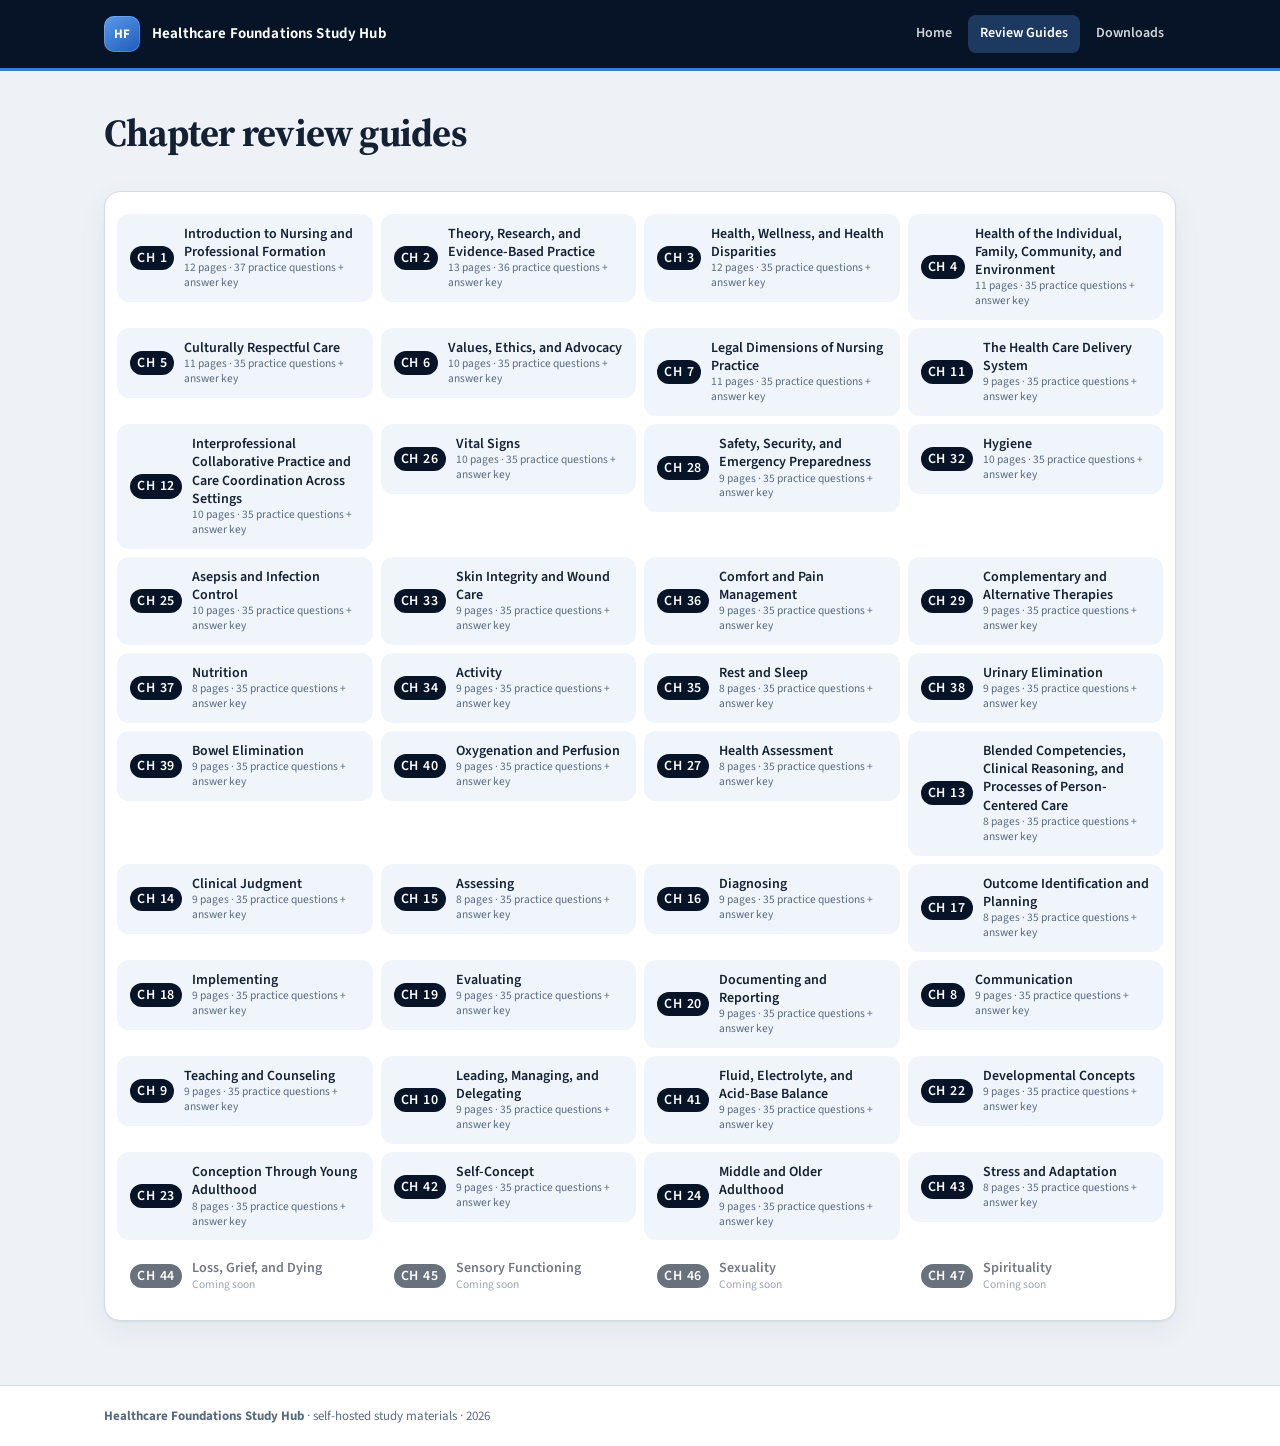
==== commit e967d22d: "Add review guides for Chapters 22, 23, 42, 24, and 43" ====
--- a/review-guides/index.html
+++ b/review-guides/index.html
@@ -38,7 +38,7 @@
     </div>
     <div class="week-list">
 <article class="week-card" data-search="review guides chapter pdf">
-  <ul class="resource-list"><li><a class="resource" href="../files/review-guides/HF_Ch01_Review_Guide.pdf" target="_blank" rel="noopener"><span class="chip guide">Ch 1</span><span>Introduction to Nursing and Professional Formation<small class="guide-meta">12 pages · 37 practice questions + answer key</small></span></a></li><li><a class="resource" href="../files/review-guides/HF_Ch02_Review_Guide.pdf" target="_blank" rel="noopener"><span class="chip guide">Ch 2</span><span>Theory, Research, and Evidence-Based Practice<small class="guide-meta">13 pages · 36 practice questions + answer key</small></span></a></li><li><a class="resource" href="../files/review-guides/HF_Ch03_Review_Guide.pdf" target="_blank" rel="noopener"><span class="chip guide">Ch 3</span><span>Health, Wellness, and Health Disparities<small class="guide-meta">12 pages · 35 practice questions + answer key</small></span></a></li><li><a class="resource" href="../files/review-guides/HF_Ch04_Review_Guide.pdf" target="_blank" rel="noopener"><span class="chip guide">Ch 4</span><span>Health of the Individual, Family, Community, and Environment<small class="guide-meta">11 pages · 35 practice questions + answer key</small></span></a></li><li><a class="resource" href="../files/review-guides/HF_Ch05_Review_Guide.pdf" target="_blank" rel="noopener"><span class="chip guide">Ch 5</span><span>Culturally Respectful Care<small class="guide-meta">11 pages · 35 practice questions + answer key</small></span></a></li><li><a class="resource" href="../files/review-guides/HF_Ch06_Review_Guide.pdf" target="_blank" rel="noopener"><span class="chip guide">Ch 6</span><span>Values, Ethics, and Advocacy<small class="guide-meta">10 pages · 35 practice questions + answer key</small></span></a></li><li><a class="resource" href="../files/review-guides/HF_Ch07_Review_Guide.pdf" target="_blank" rel="noopener"><span class="chip guide">Ch 7</span><span>Legal Dimensions of Nursing Practice<small class="guide-meta">11 pages · 35 practice questions + answer key</small></span></a></li><li><a class="resource" href="../files/review-guides/HF_Ch11_Review_Guide.pdf" target="_blank" rel="noopener"><span class="chip guide">Ch 11</span><span>The Health Care Delivery System<small class="guide-meta">9 pages · 35 practice questions + answer key</small></span></a></li><li><a class="resource" href="../files/review-guides/HF_Ch12_Review_Guide.pdf" target="_blank" rel="noopener"><span class="chip guide">Ch 12</span><span>Interprofessional Collaborative Practice and Care Coordination Across Settings<small class="guide-meta">10 pages · 35 practice questions + answer key</small></span></a></li><li><a class="resource" href="../files/review-guides/HF_Ch26_Review_Guide.pdf" target="_blank" rel="noopener"><span class="chip guide">Ch 26</span><span>Vital Signs<small class="guide-meta">10 pages · 35 practice questions + answer key</small></span></a></li><li><a class="resource" href="../files/review-guides/HF_Ch28_Review_Guide.pdf" target="_blank" rel="noopener"><span class="chip guide">Ch 28</span><span>Safety, Security, and Emergency Preparedness<small class="guide-meta">9 pages · 35 practice questions + answer key</small></span></a></li><li><a class="resource" href="../files/review-guides/HF_Ch32_Review_Guide.pdf" target="_blank" rel="noopener"><span class="chip guide">Ch 32</span><span>Hygiene<small class="guide-meta">10 pages · 35 practice questions + answer key</small></span></a></li><li><a class="resource" href="../files/review-guides/HF_Ch25_Review_Guide.pdf" target="_blank" rel="noopener"><span class="chip guide">Ch 25</span><span>Asepsis and Infection Control<small class="guide-meta">10 pages · 35 practice questions + answer key</small></span></a></li><li><a class="resource" href="../files/review-guides/HF_Ch33_Review_Guide.pdf" target="_blank" rel="noopener"><span class="chip guide">Ch 33</span><span>Skin Integrity and Wound Care<small class="guide-meta">9 pages · 35 practice questions + answer key</small></span></a></li><li><a class="resource" href="../files/review-guides/HF_Ch36_Review_Guide.pdf" target="_blank" rel="noopener"><span class="chip guide">Ch 36</span><span>Comfort and Pain Management<small class="guide-meta">9 pages · 35 practice questions + answer key</small></span></a></li><li><a class="resource" href="../files/review-guides/HF_Ch29_Review_Guide.pdf" target="_blank" rel="noopener"><span class="chip guide">Ch 29</span><span>Complementary and Alternative Therapies<small class="guide-meta">9 pages · 35 practice questions + answer key</small></span></a></li><li><a class="resource" href="../files/review-guides/HF_Ch37_Review_Guide.pdf" target="_blank" rel="noopener"><span class="chip guide">Ch 37</span><span>Nutrition<small class="guide-meta">8 pages · 35 practice questions + answer key</small></span></a></li><li><a class="resource" href="../files/review-guides/HF_Ch34_Review_Guide.pdf" target="_blank" rel="noopener"><span class="chip guide">Ch 34</span><span>Activity<small class="guide-meta">9 pages · 35 practice questions + answer key</small></span></a></li><li><a class="resource" href="../files/review-guides/HF_Ch35_Review_Guide.pdf" target="_blank" rel="noopener"><span class="chip guide">Ch 35</span><span>Rest and Sleep<small class="guide-meta">8 pages · 35 practice questions + answer key</small></span></a></li><li><a class="resource" href="../files/review-guides/HF_Ch38_Review_Guide.pdf" target="_blank" rel="noopener"><span class="chip guide">Ch 38</span><span>Urinary Elimination<small class="guide-meta">9 pages · 35 practice questions + answer key</small></span></a></li><li><a class="resource" href="../files/review-guides/HF_Ch39_Review_Guide.pdf" target="_blank" rel="noopener"><span class="chip guide">Ch 39</span><span>Bowel Elimination<small class="guide-meta">9 pages · 35 practice questions + answer key</small></span></a></li><li><a class="resource" href="../files/review-guides/HF_Ch40_Review_Guide.pdf" target="_blank" rel="noopener"><span class="chip guide">Ch 40</span><span>Oxygenation and Perfusion<small class="guide-meta">9 pages · 35 practice questions + answer key</small></span></a></li><li><a class="resource" href="../files/review-guides/HF_Ch27_Review_Guide.pdf" target="_blank" rel="noopener"><span class="chip guide">Ch 27</span><span>Health Assessment<small class="guide-meta">8 pages · 35 practice questions + answer key</small></span></a></li><li><a class="resource" href="../files/review-guides/HF_Ch13_Review_Guide.pdf" target="_blank" rel="noopener"><span class="chip guide">Ch 13</span><span>Blended Competencies, Clinical Reasoning, and Processes of Person-Centered Care<small class="guide-meta">8 pages · 35 practice questions + answer key</small></span></a></li><li><a class="resource" href="../files/review-guides/HF_Ch14_Review_Guide.pdf" target="_blank" rel="noopener"><span class="chip guide">Ch 14</span><span>Clinical Judgment<small class="guide-meta">9 pages · 35 practice questions + answer key</small></span></a></li><li><a class="resource" href="../files/review-guides/HF_Ch15_Review_Guide.pdf" target="_blank" rel="noopener"><span class="chip guide">Ch 15</span><span>Assessing<small class="guide-meta">8 pages · 35 practice questions + answer key</small></span></a></li><li><a class="resource" href="../files/review-guides/HF_Ch16_Review_Guide.pdf" target="_blank" rel="noopener"><span class="chip guide">Ch 16</span><span>Diagnosing<small class="guide-meta">9 pages · 35 practice questions + answer key</small></span></a></li><li><a class="resource" href="../files/review-guides/HF_Ch17_Review_Guide.pdf" target="_blank" rel="noopener"><span class="chip guide">Ch 17</span><span>Outcome Identification and Planning<small class="guide-meta">8 pages · 35 practice questions + answer key</small></span></a></li><li><a class="resource" href="../files/review-guides/HF_Ch18_Review_Guide.pdf" target="_blank" rel="noopener"><span class="chip guide">Ch 18</span><span>Implementing<small class="guide-meta">9 pages · 35 practice questions + answer key</small></span></a></li><li><a class="resource" href="../files/review-guides/HF_Ch19_Review_Guide.pdf" target="_blank" rel="noopener"><span class="chip guide">Ch 19</span><span>Evaluating<small class="guide-meta">9 pages · 35 practice questions + answer key</small></span></a></li><li><a class="resource" href="../files/review-guides/HF_Ch20_Review_Guide.pdf" target="_blank" rel="noopener"><span class="chip guide">Ch 20</span><span>Documenting and Reporting<small class="guide-meta">9 pages · 35 practice questions + answer key</small></span></a></li><li><a class="resource" href="../files/review-guides/HF_Ch08_Review_Guide.pdf" target="_blank" rel="noopener"><span class="chip guide">Ch 8</span><span>Communication<small class="guide-meta">9 pages · 35 practice questions + answer key</small></span></a></li><li><a class="resource" href="../files/review-guides/HF_Ch09_Review_Guide.pdf" target="_blank" rel="noopener"><span class="chip guide">Ch 9</span><span>Teaching and Counseling<small class="guide-meta">9 pages · 35 practice questions + answer key</small></span></a></li><li><a class="resource" href="../files/review-guides/HF_Ch10_Review_Guide.pdf" target="_blank" rel="noopener"><span class="chip guide">Ch 10</span><span>Leading, Managing, and Delegating<small class="guide-meta">9 pages · 35 practice questions + answer key</small></span></a></li><li><a class="resource" href="../files/review-guides/HF_Ch41_Review_Guide.pdf" target="_blank" rel="noopener"><span class="chip guide">Ch 41</span><span>Fluid, Electrolyte, and Acid-Base Balance<small class="guide-meta">9 pages · 35 practice questions + answer key</small></span></a></li><li><span class="resource soon"><span class="chip guide">Ch 22</span><span>Developmental Concepts<small class="guide-meta">Coming soon</small></span></span></li><li><span class="resource soon"><span class="chip guide">Ch 23</span><span>Conception Through Young Adulthood<small class="guide-meta">Coming soon</small></span></span></li><li><span class="resource soon"><span class="chip guide">Ch 42</span><span>Self-Concept<small class="guide-meta">Coming soon</small></span></span></li><li><span class="resource soon"><span class="chip guide">Ch 24</span><span>Middle and Older Adulthood<small class="guide-meta">Coming soon</small></span></span></li><li><span class="resource soon"><span class="chip guide">Ch 43</span><span>Stress and Adaptation<small class="guide-meta">Coming soon</small></span></span></li><li><span class="resource soon"><span class="chip guide">Ch 44</span><span>Loss, Grief, and Dying<small class="guide-meta">Coming soon</small></span></span></li><li><span class="resource soon"><span class="chip guide">Ch 45</span><span>Sensory Functioning<small class="guide-meta">Coming soon</small></span></span></li><li><span class="resource soon"><span class="chip guide">Ch 46</span><span>Sexuality<small class="guide-meta">Coming soon</small></span></span></li><li><span class="resource soon"><span class="chip guide">Ch 47</span><span>Spirituality<small class="guide-meta">Coming soon</small></span></span></li></ul>
+  <ul class="resource-list"><li><a class="resource" href="../files/review-guides/HF_Ch01_Review_Guide.pdf" target="_blank" rel="noopener"><span class="chip guide">Ch 1</span><span>Introduction to Nursing and Professional Formation<small class="guide-meta">12 pages · 37 practice questions + answer key</small></span></a></li><li><a class="resource" href="../files/review-guides/HF_Ch02_Review_Guide.pdf" target="_blank" rel="noopener"><span class="chip guide">Ch 2</span><span>Theory, Research, and Evidence-Based Practice<small class="guide-meta">13 pages · 36 practice questions + answer key</small></span></a></li><li><a class="resource" href="../files/review-guides/HF_Ch03_Review_Guide.pdf" target="_blank" rel="noopener"><span class="chip guide">Ch 3</span><span>Health, Wellness, and Health Disparities<small class="guide-meta">12 pages · 35 practice questions + answer key</small></span></a></li><li><a class="resource" href="../files/review-guides/HF_Ch04_Review_Guide.pdf" target="_blank" rel="noopener"><span class="chip guide">Ch 4</span><span>Health of the Individual, Family, Community, and Environment<small class="guide-meta">11 pages · 35 practice questions + answer key</small></span></a></li><li><a class="resource" href="../files/review-guides/HF_Ch05_Review_Guide.pdf" target="_blank" rel="noopener"><span class="chip guide">Ch 5</span><span>Culturally Respectful Care<small class="guide-meta">11 pages · 35 practice questions + answer key</small></span></a></li><li><a class="resource" href="../files/review-guides/HF_Ch06_Review_Guide.pdf" target="_blank" rel="noopener"><span class="chip guide">Ch 6</span><span>Values, Ethics, and Advocacy<small class="guide-meta">10 pages · 35 practice questions + answer key</small></span></a></li><li><a class="resource" href="../files/review-guides/HF_Ch07_Review_Guide.pdf" target="_blank" rel="noopener"><span class="chip guide">Ch 7</span><span>Legal Dimensions of Nursing Practice<small class="guide-meta">11 pages · 35 practice questions + answer key</small></span></a></li><li><a class="resource" href="../files/review-guides/HF_Ch11_Review_Guide.pdf" target="_blank" rel="noopener"><span class="chip guide">Ch 11</span><span>The Health Care Delivery System<small class="guide-meta">9 pages · 35 practice questions + answer key</small></span></a></li><li><a class="resource" href="../files/review-guides/HF_Ch12_Review_Guide.pdf" target="_blank" rel="noopener"><span class="chip guide">Ch 12</span><span>Interprofessional Collaborative Practice and Care Coordination Across Settings<small class="guide-meta">10 pages · 35 practice questions + answer key</small></span></a></li><li><a class="resource" href="../files/review-guides/HF_Ch26_Review_Guide.pdf" target="_blank" rel="noopener"><span class="chip guide">Ch 26</span><span>Vital Signs<small class="guide-meta">10 pages · 35 practice questions + answer key</small></span></a></li><li><a class="resource" href="../files/review-guides/HF_Ch28_Review_Guide.pdf" target="_blank" rel="noopener"><span class="chip guide">Ch 28</span><span>Safety, Security, and Emergency Preparedness<small class="guide-meta">9 pages · 35 practice questions + answer key</small></span></a></li><li><a class="resource" href="../files/review-guides/HF_Ch32_Review_Guide.pdf" target="_blank" rel="noopener"><span class="chip guide">Ch 32</span><span>Hygiene<small class="guide-meta">10 pages · 35 practice questions + answer key</small></span></a></li><li><a class="resource" href="../files/review-guides/HF_Ch25_Review_Guide.pdf" target="_blank" rel="noopener"><span class="chip guide">Ch 25</span><span>Asepsis and Infection Control<small class="guide-meta">10 pages · 35 practice questions + answer key</small></span></a></li><li><a class="resource" href="../files/review-guides/HF_Ch33_Review_Guide.pdf" target="_blank" rel="noopener"><span class="chip guide">Ch 33</span><span>Skin Integrity and Wound Care<small class="guide-meta">9 pages · 35 practice questions + answer key</small></span></a></li><li><a class="resource" href="../files/review-guides/HF_Ch36_Review_Guide.pdf" target="_blank" rel="noopener"><span class="chip guide">Ch 36</span><span>Comfort and Pain Management<small class="guide-meta">9 pages · 35 practice questions + answer key</small></span></a></li><li><a class="resource" href="../files/review-guides/HF_Ch29_Review_Guide.pdf" target="_blank" rel="noopener"><span class="chip guide">Ch 29</span><span>Complementary and Alternative Therapies<small class="guide-meta">9 pages · 35 practice questions + answer key</small></span></a></li><li><a class="resource" href="../files/review-guides/HF_Ch37_Review_Guide.pdf" target="_blank" rel="noopener"><span class="chip guide">Ch 37</span><span>Nutrition<small class="guide-meta">8 pages · 35 practice questions + answer key</small></span></a></li><li><a class="resource" href="../files/review-guides/HF_Ch34_Review_Guide.pdf" target="_blank" rel="noopener"><span class="chip guide">Ch 34</span><span>Activity<small class="guide-meta">9 pages · 35 practice questions + answer key</small></span></a></li><li><a class="resource" href="../files/review-guides/HF_Ch35_Review_Guide.pdf" target="_blank" rel="noopener"><span class="chip guide">Ch 35</span><span>Rest and Sleep<small class="guide-meta">8 pages · 35 practice questions + answer key</small></span></a></li><li><a class="resource" href="../files/review-guides/HF_Ch38_Review_Guide.pdf" target="_blank" rel="noopener"><span class="chip guide">Ch 38</span><span>Urinary Elimination<small class="guide-meta">9 pages · 35 practice questions + answer key</small></span></a></li><li><a class="resource" href="../files/review-guides/HF_Ch39_Review_Guide.pdf" target="_blank" rel="noopener"><span class="chip guide">Ch 39</span><span>Bowel Elimination<small class="guide-meta">9 pages · 35 practice questions + answer key</small></span></a></li><li><a class="resource" href="../files/review-guides/HF_Ch40_Review_Guide.pdf" target="_blank" rel="noopener"><span class="chip guide">Ch 40</span><span>Oxygenation and Perfusion<small class="guide-meta">9 pages · 35 practice questions + answer key</small></span></a></li><li><a class="resource" href="../files/review-guides/HF_Ch27_Review_Guide.pdf" target="_blank" rel="noopener"><span class="chip guide">Ch 27</span><span>Health Assessment<small class="guide-meta">8 pages · 35 practice questions + answer key</small></span></a></li><li><a class="resource" href="../files/review-guides/HF_Ch13_Review_Guide.pdf" target="_blank" rel="noopener"><span class="chip guide">Ch 13</span><span>Blended Competencies, Clinical Reasoning, and Processes of Person-Centered Care<small class="guide-meta">8 pages · 35 practice questions + answer key</small></span></a></li><li><a class="resource" href="../files/review-guides/HF_Ch14_Review_Guide.pdf" target="_blank" rel="noopener"><span class="chip guide">Ch 14</span><span>Clinical Judgment<small class="guide-meta">9 pages · 35 practice questions + answer key</small></span></a></li><li><a class="resource" href="../files/review-guides/HF_Ch15_Review_Guide.pdf" target="_blank" rel="noopener"><span class="chip guide">Ch 15</span><span>Assessing<small class="guide-meta">8 pages · 35 practice questions + answer key</small></span></a></li><li><a class="resource" href="../files/review-guides/HF_Ch16_Review_Guide.pdf" target="_blank" rel="noopener"><span class="chip guide">Ch 16</span><span>Diagnosing<small class="guide-meta">9 pages · 35 practice questions + answer key</small></span></a></li><li><a class="resource" href="../files/review-guides/HF_Ch17_Review_Guide.pdf" target="_blank" rel="noopener"><span class="chip guide">Ch 17</span><span>Outcome Identification and Planning<small class="guide-meta">8 pages · 35 practice questions + answer key</small></span></a></li><li><a class="resource" href="../files/review-guides/HF_Ch18_Review_Guide.pdf" target="_blank" rel="noopener"><span class="chip guide">Ch 18</span><span>Implementing<small class="guide-meta">9 pages · 35 practice questions + answer key</small></span></a></li><li><a class="resource" href="../files/review-guides/HF_Ch19_Review_Guide.pdf" target="_blank" rel="noopener"><span class="chip guide">Ch 19</span><span>Evaluating<small class="guide-meta">9 pages · 35 practice questions + answer key</small></span></a></li><li><a class="resource" href="../files/review-guides/HF_Ch20_Review_Guide.pdf" target="_blank" rel="noopener"><span class="chip guide">Ch 20</span><span>Documenting and Reporting<small class="guide-meta">9 pages · 35 practice questions + answer key</small></span></a></li><li><a class="resource" href="../files/review-guides/HF_Ch08_Review_Guide.pdf" target="_blank" rel="noopener"><span class="chip guide">Ch 8</span><span>Communication<small class="guide-meta">9 pages · 35 practice questions + answer key</small></span></a></li><li><a class="resource" href="../files/review-guides/HF_Ch09_Review_Guide.pdf" target="_blank" rel="noopener"><span class="chip guide">Ch 9</span><span>Teaching and Counseling<small class="guide-meta">9 pages · 35 practice questions + answer key</small></span></a></li><li><a class="resource" href="../files/review-guides/HF_Ch10_Review_Guide.pdf" target="_blank" rel="noopener"><span class="chip guide">Ch 10</span><span>Leading, Managing, and Delegating<small class="guide-meta">9 pages · 35 practice questions + answer key</small></span></a></li><li><a class="resource" href="../files/review-guides/HF_Ch41_Review_Guide.pdf" target="_blank" rel="noopener"><span class="chip guide">Ch 41</span><span>Fluid, Electrolyte, and Acid-Base Balance<small class="guide-meta">9 pages · 35 practice questions + answer key</small></span></a></li><li><a class="resource" href="../files/review-guides/HF_Ch22_Review_Guide.pdf" target="_blank" rel="noopener"><span class="chip guide">Ch 22</span><span>Developmental Concepts<small class="guide-meta">9 pages · 35 practice questions + answer key</small></span></a></li><li><a class="resource" href="../files/review-guides/HF_Ch23_Review_Guide.pdf" target="_blank" rel="noopener"><span class="chip guide">Ch 23</span><span>Conception Through Young Adulthood<small class="guide-meta">8 pages · 35 practice questions + answer key</small></span></a></li><li><a class="resource" href="../files/review-guides/HF_Ch42_Review_Guide.pdf" target="_blank" rel="noopener"><span class="chip guide">Ch 42</span><span>Self-Concept<small class="guide-meta">9 pages · 35 practice questions + answer key</small></span></a></li><li><a class="resource" href="../files/review-guides/HF_Ch24_Review_Guide.pdf" target="_blank" rel="noopener"><span class="chip guide">Ch 24</span><span>Middle and Older Adulthood<small class="guide-meta">9 pages · 35 practice questions + answer key</small></span></a></li><li><a class="resource" href="../files/review-guides/HF_Ch43_Review_Guide.pdf" target="_blank" rel="noopener"><span class="chip guide">Ch 43</span><span>Stress and Adaptation<small class="guide-meta">8 pages · 35 practice questions + answer key</small></span></a></li><li><span class="resource soon"><span class="chip guide">Ch 44</span><span>Loss, Grief, and Dying<small class="guide-meta">Coming soon</small></span></span></li><li><span class="resource soon"><span class="chip guide">Ch 45</span><span>Sensory Functioning<small class="guide-meta">Coming soon</small></span></span></li><li><span class="resource soon"><span class="chip guide">Ch 46</span><span>Sexuality<small class="guide-meta">Coming soon</small></span></span></li><li><span class="resource soon"><span class="chip guide">Ch 47</span><span>Spirituality<small class="guide-meta">Coming soon</small></span></span></li></ul>
 </article>
     </div>
   </main>
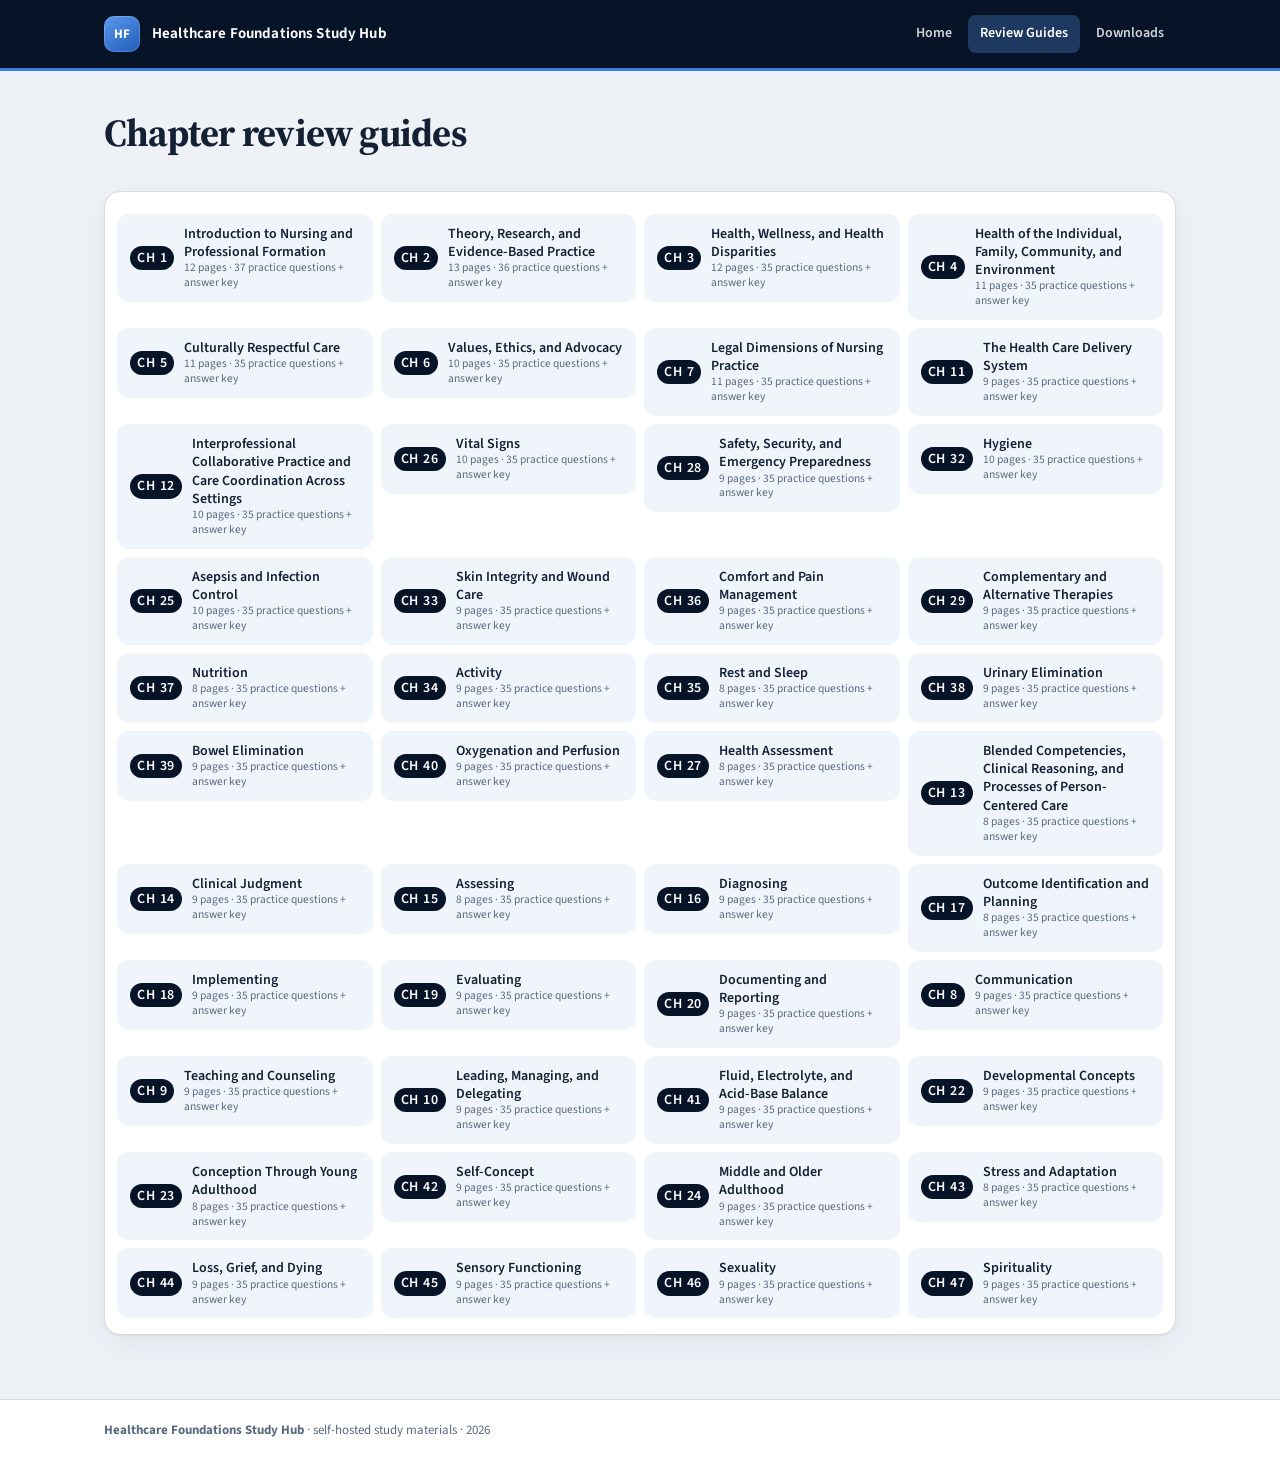
==== commit 750aba00: "Add final review guides for Chapters 44, 45, 46, and 47 (all 44 course chapters live)" ====
--- a/review-guides/index.html
+++ b/review-guides/index.html
@@ -38,7 +38,7 @@
     </div>
     <div class="week-list">
 <article class="week-card" data-search="review guides chapter pdf">
-  <ul class="resource-list"><li><a class="resource" href="../files/review-guides/HF_Ch01_Review_Guide.pdf" target="_blank" rel="noopener"><span class="chip guide">Ch 1</span><span>Introduction to Nursing and Professional Formation<small class="guide-meta">12 pages · 37 practice questions + answer key</small></span></a></li><li><a class="resource" href="../files/review-guides/HF_Ch02_Review_Guide.pdf" target="_blank" rel="noopener"><span class="chip guide">Ch 2</span><span>Theory, Research, and Evidence-Based Practice<small class="guide-meta">13 pages · 36 practice questions + answer key</small></span></a></li><li><a class="resource" href="../files/review-guides/HF_Ch03_Review_Guide.pdf" target="_blank" rel="noopener"><span class="chip guide">Ch 3</span><span>Health, Wellness, and Health Disparities<small class="guide-meta">12 pages · 35 practice questions + answer key</small></span></a></li><li><a class="resource" href="../files/review-guides/HF_Ch04_Review_Guide.pdf" target="_blank" rel="noopener"><span class="chip guide">Ch 4</span><span>Health of the Individual, Family, Community, and Environment<small class="guide-meta">11 pages · 35 practice questions + answer key</small></span></a></li><li><a class="resource" href="../files/review-guides/HF_Ch05_Review_Guide.pdf" target="_blank" rel="noopener"><span class="chip guide">Ch 5</span><span>Culturally Respectful Care<small class="guide-meta">11 pages · 35 practice questions + answer key</small></span></a></li><li><a class="resource" href="../files/review-guides/HF_Ch06_Review_Guide.pdf" target="_blank" rel="noopener"><span class="chip guide">Ch 6</span><span>Values, Ethics, and Advocacy<small class="guide-meta">10 pages · 35 practice questions + answer key</small></span></a></li><li><a class="resource" href="../files/review-guides/HF_Ch07_Review_Guide.pdf" target="_blank" rel="noopener"><span class="chip guide">Ch 7</span><span>Legal Dimensions of Nursing Practice<small class="guide-meta">11 pages · 35 practice questions + answer key</small></span></a></li><li><a class="resource" href="../files/review-guides/HF_Ch11_Review_Guide.pdf" target="_blank" rel="noopener"><span class="chip guide">Ch 11</span><span>The Health Care Delivery System<small class="guide-meta">9 pages · 35 practice questions + answer key</small></span></a></li><li><a class="resource" href="../files/review-guides/HF_Ch12_Review_Guide.pdf" target="_blank" rel="noopener"><span class="chip guide">Ch 12</span><span>Interprofessional Collaborative Practice and Care Coordination Across Settings<small class="guide-meta">10 pages · 35 practice questions + answer key</small></span></a></li><li><a class="resource" href="../files/review-guides/HF_Ch26_Review_Guide.pdf" target="_blank" rel="noopener"><span class="chip guide">Ch 26</span><span>Vital Signs<small class="guide-meta">10 pages · 35 practice questions + answer key</small></span></a></li><li><a class="resource" href="../files/review-guides/HF_Ch28_Review_Guide.pdf" target="_blank" rel="noopener"><span class="chip guide">Ch 28</span><span>Safety, Security, and Emergency Preparedness<small class="guide-meta">9 pages · 35 practice questions + answer key</small></span></a></li><li><a class="resource" href="../files/review-guides/HF_Ch32_Review_Guide.pdf" target="_blank" rel="noopener"><span class="chip guide">Ch 32</span><span>Hygiene<small class="guide-meta">10 pages · 35 practice questions + answer key</small></span></a></li><li><a class="resource" href="../files/review-guides/HF_Ch25_Review_Guide.pdf" target="_blank" rel="noopener"><span class="chip guide">Ch 25</span><span>Asepsis and Infection Control<small class="guide-meta">10 pages · 35 practice questions + answer key</small></span></a></li><li><a class="resource" href="../files/review-guides/HF_Ch33_Review_Guide.pdf" target="_blank" rel="noopener"><span class="chip guide">Ch 33</span><span>Skin Integrity and Wound Care<small class="guide-meta">9 pages · 35 practice questions + answer key</small></span></a></li><li><a class="resource" href="../files/review-guides/HF_Ch36_Review_Guide.pdf" target="_blank" rel="noopener"><span class="chip guide">Ch 36</span><span>Comfort and Pain Management<small class="guide-meta">9 pages · 35 practice questions + answer key</small></span></a></li><li><a class="resource" href="../files/review-guides/HF_Ch29_Review_Guide.pdf" target="_blank" rel="noopener"><span class="chip guide">Ch 29</span><span>Complementary and Alternative Therapies<small class="guide-meta">9 pages · 35 practice questions + answer key</small></span></a></li><li><a class="resource" href="../files/review-guides/HF_Ch37_Review_Guide.pdf" target="_blank" rel="noopener"><span class="chip guide">Ch 37</span><span>Nutrition<small class="guide-meta">8 pages · 35 practice questions + answer key</small></span></a></li><li><a class="resource" href="../files/review-guides/HF_Ch34_Review_Guide.pdf" target="_blank" rel="noopener"><span class="chip guide">Ch 34</span><span>Activity<small class="guide-meta">9 pages · 35 practice questions + answer key</small></span></a></li><li><a class="resource" href="../files/review-guides/HF_Ch35_Review_Guide.pdf" target="_blank" rel="noopener"><span class="chip guide">Ch 35</span><span>Rest and Sleep<small class="guide-meta">8 pages · 35 practice questions + answer key</small></span></a></li><li><a class="resource" href="../files/review-guides/HF_Ch38_Review_Guide.pdf" target="_blank" rel="noopener"><span class="chip guide">Ch 38</span><span>Urinary Elimination<small class="guide-meta">9 pages · 35 practice questions + answer key</small></span></a></li><li><a class="resource" href="../files/review-guides/HF_Ch39_Review_Guide.pdf" target="_blank" rel="noopener"><span class="chip guide">Ch 39</span><span>Bowel Elimination<small class="guide-meta">9 pages · 35 practice questions + answer key</small></span></a></li><li><a class="resource" href="../files/review-guides/HF_Ch40_Review_Guide.pdf" target="_blank" rel="noopener"><span class="chip guide">Ch 40</span><span>Oxygenation and Perfusion<small class="guide-meta">9 pages · 35 practice questions + answer key</small></span></a></li><li><a class="resource" href="../files/review-guides/HF_Ch27_Review_Guide.pdf" target="_blank" rel="noopener"><span class="chip guide">Ch 27</span><span>Health Assessment<small class="guide-meta">8 pages · 35 practice questions + answer key</small></span></a></li><li><a class="resource" href="../files/review-guides/HF_Ch13_Review_Guide.pdf" target="_blank" rel="noopener"><span class="chip guide">Ch 13</span><span>Blended Competencies, Clinical Reasoning, and Processes of Person-Centered Care<small class="guide-meta">8 pages · 35 practice questions + answer key</small></span></a></li><li><a class="resource" href="../files/review-guides/HF_Ch14_Review_Guide.pdf" target="_blank" rel="noopener"><span class="chip guide">Ch 14</span><span>Clinical Judgment<small class="guide-meta">9 pages · 35 practice questions + answer key</small></span></a></li><li><a class="resource" href="../files/review-guides/HF_Ch15_Review_Guide.pdf" target="_blank" rel="noopener"><span class="chip guide">Ch 15</span><span>Assessing<small class="guide-meta">8 pages · 35 practice questions + answer key</small></span></a></li><li><a class="resource" href="../files/review-guides/HF_Ch16_Review_Guide.pdf" target="_blank" rel="noopener"><span class="chip guide">Ch 16</span><span>Diagnosing<small class="guide-meta">9 pages · 35 practice questions + answer key</small></span></a></li><li><a class="resource" href="../files/review-guides/HF_Ch17_Review_Guide.pdf" target="_blank" rel="noopener"><span class="chip guide">Ch 17</span><span>Outcome Identification and Planning<small class="guide-meta">8 pages · 35 practice questions + answer key</small></span></a></li><li><a class="resource" href="../files/review-guides/HF_Ch18_Review_Guide.pdf" target="_blank" rel="noopener"><span class="chip guide">Ch 18</span><span>Implementing<small class="guide-meta">9 pages · 35 practice questions + answer key</small></span></a></li><li><a class="resource" href="../files/review-guides/HF_Ch19_Review_Guide.pdf" target="_blank" rel="noopener"><span class="chip guide">Ch 19</span><span>Evaluating<small class="guide-meta">9 pages · 35 practice questions + answer key</small></span></a></li><li><a class="resource" href="../files/review-guides/HF_Ch20_Review_Guide.pdf" target="_blank" rel="noopener"><span class="chip guide">Ch 20</span><span>Documenting and Reporting<small class="guide-meta">9 pages · 35 practice questions + answer key</small></span></a></li><li><a class="resource" href="../files/review-guides/HF_Ch08_Review_Guide.pdf" target="_blank" rel="noopener"><span class="chip guide">Ch 8</span><span>Communication<small class="guide-meta">9 pages · 35 practice questions + answer key</small></span></a></li><li><a class="resource" href="../files/review-guides/HF_Ch09_Review_Guide.pdf" target="_blank" rel="noopener"><span class="chip guide">Ch 9</span><span>Teaching and Counseling<small class="guide-meta">9 pages · 35 practice questions + answer key</small></span></a></li><li><a class="resource" href="../files/review-guides/HF_Ch10_Review_Guide.pdf" target="_blank" rel="noopener"><span class="chip guide">Ch 10</span><span>Leading, Managing, and Delegating<small class="guide-meta">9 pages · 35 practice questions + answer key</small></span></a></li><li><a class="resource" href="../files/review-guides/HF_Ch41_Review_Guide.pdf" target="_blank" rel="noopener"><span class="chip guide">Ch 41</span><span>Fluid, Electrolyte, and Acid-Base Balance<small class="guide-meta">9 pages · 35 practice questions + answer key</small></span></a></li><li><a class="resource" href="../files/review-guides/HF_Ch22_Review_Guide.pdf" target="_blank" rel="noopener"><span class="chip guide">Ch 22</span><span>Developmental Concepts<small class="guide-meta">9 pages · 35 practice questions + answer key</small></span></a></li><li><a class="resource" href="../files/review-guides/HF_Ch23_Review_Guide.pdf" target="_blank" rel="noopener"><span class="chip guide">Ch 23</span><span>Conception Through Young Adulthood<small class="guide-meta">8 pages · 35 practice questions + answer key</small></span></a></li><li><a class="resource" href="../files/review-guides/HF_Ch42_Review_Guide.pdf" target="_blank" rel="noopener"><span class="chip guide">Ch 42</span><span>Self-Concept<small class="guide-meta">9 pages · 35 practice questions + answer key</small></span></a></li><li><a class="resource" href="../files/review-guides/HF_Ch24_Review_Guide.pdf" target="_blank" rel="noopener"><span class="chip guide">Ch 24</span><span>Middle and Older Adulthood<small class="guide-meta">9 pages · 35 practice questions + answer key</small></span></a></li><li><a class="resource" href="../files/review-guides/HF_Ch43_Review_Guide.pdf" target="_blank" rel="noopener"><span class="chip guide">Ch 43</span><span>Stress and Adaptation<small class="guide-meta">8 pages · 35 practice questions + answer key</small></span></a></li><li><span class="resource soon"><span class="chip guide">Ch 44</span><span>Loss, Grief, and Dying<small class="guide-meta">Coming soon</small></span></span></li><li><span class="resource soon"><span class="chip guide">Ch 45</span><span>Sensory Functioning<small class="guide-meta">Coming soon</small></span></span></li><li><span class="resource soon"><span class="chip guide">Ch 46</span><span>Sexuality<small class="guide-meta">Coming soon</small></span></span></li><li><span class="resource soon"><span class="chip guide">Ch 47</span><span>Spirituality<small class="guide-meta">Coming soon</small></span></span></li></ul>
+  <ul class="resource-list"><li><a class="resource" href="../files/review-guides/HF_Ch01_Review_Guide.pdf" target="_blank" rel="noopener"><span class="chip guide">Ch 1</span><span>Introduction to Nursing and Professional Formation<small class="guide-meta">12 pages · 37 practice questions + answer key</small></span></a></li><li><a class="resource" href="../files/review-guides/HF_Ch02_Review_Guide.pdf" target="_blank" rel="noopener"><span class="chip guide">Ch 2</span><span>Theory, Research, and Evidence-Based Practice<small class="guide-meta">13 pages · 36 practice questions + answer key</small></span></a></li><li><a class="resource" href="../files/review-guides/HF_Ch03_Review_Guide.pdf" target="_blank" rel="noopener"><span class="chip guide">Ch 3</span><span>Health, Wellness, and Health Disparities<small class="guide-meta">12 pages · 35 practice questions + answer key</small></span></a></li><li><a class="resource" href="../files/review-guides/HF_Ch04_Review_Guide.pdf" target="_blank" rel="noopener"><span class="chip guide">Ch 4</span><span>Health of the Individual, Family, Community, and Environment<small class="guide-meta">11 pages · 35 practice questions + answer key</small></span></a></li><li><a class="resource" href="../files/review-guides/HF_Ch05_Review_Guide.pdf" target="_blank" rel="noopener"><span class="chip guide">Ch 5</span><span>Culturally Respectful Care<small class="guide-meta">11 pages · 35 practice questions + answer key</small></span></a></li><li><a class="resource" href="../files/review-guides/HF_Ch06_Review_Guide.pdf" target="_blank" rel="noopener"><span class="chip guide">Ch 6</span><span>Values, Ethics, and Advocacy<small class="guide-meta">10 pages · 35 practice questions + answer key</small></span></a></li><li><a class="resource" href="../files/review-guides/HF_Ch07_Review_Guide.pdf" target="_blank" rel="noopener"><span class="chip guide">Ch 7</span><span>Legal Dimensions of Nursing Practice<small class="guide-meta">11 pages · 35 practice questions + answer key</small></span></a></li><li><a class="resource" href="../files/review-guides/HF_Ch11_Review_Guide.pdf" target="_blank" rel="noopener"><span class="chip guide">Ch 11</span><span>The Health Care Delivery System<small class="guide-meta">9 pages · 35 practice questions + answer key</small></span></a></li><li><a class="resource" href="../files/review-guides/HF_Ch12_Review_Guide.pdf" target="_blank" rel="noopener"><span class="chip guide">Ch 12</span><span>Interprofessional Collaborative Practice and Care Coordination Across Settings<small class="guide-meta">10 pages · 35 practice questions + answer key</small></span></a></li><li><a class="resource" href="../files/review-guides/HF_Ch26_Review_Guide.pdf" target="_blank" rel="noopener"><span class="chip guide">Ch 26</span><span>Vital Signs<small class="guide-meta">10 pages · 35 practice questions + answer key</small></span></a></li><li><a class="resource" href="../files/review-guides/HF_Ch28_Review_Guide.pdf" target="_blank" rel="noopener"><span class="chip guide">Ch 28</span><span>Safety, Security, and Emergency Preparedness<small class="guide-meta">9 pages · 35 practice questions + answer key</small></span></a></li><li><a class="resource" href="../files/review-guides/HF_Ch32_Review_Guide.pdf" target="_blank" rel="noopener"><span class="chip guide">Ch 32</span><span>Hygiene<small class="guide-meta">10 pages · 35 practice questions + answer key</small></span></a></li><li><a class="resource" href="../files/review-guides/HF_Ch25_Review_Guide.pdf" target="_blank" rel="noopener"><span class="chip guide">Ch 25</span><span>Asepsis and Infection Control<small class="guide-meta">10 pages · 35 practice questions + answer key</small></span></a></li><li><a class="resource" href="../files/review-guides/HF_Ch33_Review_Guide.pdf" target="_blank" rel="noopener"><span class="chip guide">Ch 33</span><span>Skin Integrity and Wound Care<small class="guide-meta">9 pages · 35 practice questions + answer key</small></span></a></li><li><a class="resource" href="../files/review-guides/HF_Ch36_Review_Guide.pdf" target="_blank" rel="noopener"><span class="chip guide">Ch 36</span><span>Comfort and Pain Management<small class="guide-meta">9 pages · 35 practice questions + answer key</small></span></a></li><li><a class="resource" href="../files/review-guides/HF_Ch29_Review_Guide.pdf" target="_blank" rel="noopener"><span class="chip guide">Ch 29</span><span>Complementary and Alternative Therapies<small class="guide-meta">9 pages · 35 practice questions + answer key</small></span></a></li><li><a class="resource" href="../files/review-guides/HF_Ch37_Review_Guide.pdf" target="_blank" rel="noopener"><span class="chip guide">Ch 37</span><span>Nutrition<small class="guide-meta">8 pages · 35 practice questions + answer key</small></span></a></li><li><a class="resource" href="../files/review-guides/HF_Ch34_Review_Guide.pdf" target="_blank" rel="noopener"><span class="chip guide">Ch 34</span><span>Activity<small class="guide-meta">9 pages · 35 practice questions + answer key</small></span></a></li><li><a class="resource" href="../files/review-guides/HF_Ch35_Review_Guide.pdf" target="_blank" rel="noopener"><span class="chip guide">Ch 35</span><span>Rest and Sleep<small class="guide-meta">8 pages · 35 practice questions + answer key</small></span></a></li><li><a class="resource" href="../files/review-guides/HF_Ch38_Review_Guide.pdf" target="_blank" rel="noopener"><span class="chip guide">Ch 38</span><span>Urinary Elimination<small class="guide-meta">9 pages · 35 practice questions + answer key</small></span></a></li><li><a class="resource" href="../files/review-guides/HF_Ch39_Review_Guide.pdf" target="_blank" rel="noopener"><span class="chip guide">Ch 39</span><span>Bowel Elimination<small class="guide-meta">9 pages · 35 practice questions + answer key</small></span></a></li><li><a class="resource" href="../files/review-guides/HF_Ch40_Review_Guide.pdf" target="_blank" rel="noopener"><span class="chip guide">Ch 40</span><span>Oxygenation and Perfusion<small class="guide-meta">9 pages · 35 practice questions + answer key</small></span></a></li><li><a class="resource" href="../files/review-guides/HF_Ch27_Review_Guide.pdf" target="_blank" rel="noopener"><span class="chip guide">Ch 27</span><span>Health Assessment<small class="guide-meta">8 pages · 35 practice questions + answer key</small></span></a></li><li><a class="resource" href="../files/review-guides/HF_Ch13_Review_Guide.pdf" target="_blank" rel="noopener"><span class="chip guide">Ch 13</span><span>Blended Competencies, Clinical Reasoning, and Processes of Person-Centered Care<small class="guide-meta">8 pages · 35 practice questions + answer key</small></span></a></li><li><a class="resource" href="../files/review-guides/HF_Ch14_Review_Guide.pdf" target="_blank" rel="noopener"><span class="chip guide">Ch 14</span><span>Clinical Judgment<small class="guide-meta">9 pages · 35 practice questions + answer key</small></span></a></li><li><a class="resource" href="../files/review-guides/HF_Ch15_Review_Guide.pdf" target="_blank" rel="noopener"><span class="chip guide">Ch 15</span><span>Assessing<small class="guide-meta">8 pages · 35 practice questions + answer key</small></span></a></li><li><a class="resource" href="../files/review-guides/HF_Ch16_Review_Guide.pdf" target="_blank" rel="noopener"><span class="chip guide">Ch 16</span><span>Diagnosing<small class="guide-meta">9 pages · 35 practice questions + answer key</small></span></a></li><li><a class="resource" href="../files/review-guides/HF_Ch17_Review_Guide.pdf" target="_blank" rel="noopener"><span class="chip guide">Ch 17</span><span>Outcome Identification and Planning<small class="guide-meta">8 pages · 35 practice questions + answer key</small></span></a></li><li><a class="resource" href="../files/review-guides/HF_Ch18_Review_Guide.pdf" target="_blank" rel="noopener"><span class="chip guide">Ch 18</span><span>Implementing<small class="guide-meta">9 pages · 35 practice questions + answer key</small></span></a></li><li><a class="resource" href="../files/review-guides/HF_Ch19_Review_Guide.pdf" target="_blank" rel="noopener"><span class="chip guide">Ch 19</span><span>Evaluating<small class="guide-meta">9 pages · 35 practice questions + answer key</small></span></a></li><li><a class="resource" href="../files/review-guides/HF_Ch20_Review_Guide.pdf" target="_blank" rel="noopener"><span class="chip guide">Ch 20</span><span>Documenting and Reporting<small class="guide-meta">9 pages · 35 practice questions + answer key</small></span></a></li><li><a class="resource" href="../files/review-guides/HF_Ch08_Review_Guide.pdf" target="_blank" rel="noopener"><span class="chip guide">Ch 8</span><span>Communication<small class="guide-meta">9 pages · 35 practice questions + answer key</small></span></a></li><li><a class="resource" href="../files/review-guides/HF_Ch09_Review_Guide.pdf" target="_blank" rel="noopener"><span class="chip guide">Ch 9</span><span>Teaching and Counseling<small class="guide-meta">9 pages · 35 practice questions + answer key</small></span></a></li><li><a class="resource" href="../files/review-guides/HF_Ch10_Review_Guide.pdf" target="_blank" rel="noopener"><span class="chip guide">Ch 10</span><span>Leading, Managing, and Delegating<small class="guide-meta">9 pages · 35 practice questions + answer key</small></span></a></li><li><a class="resource" href="../files/review-guides/HF_Ch41_Review_Guide.pdf" target="_blank" rel="noopener"><span class="chip guide">Ch 41</span><span>Fluid, Electrolyte, and Acid-Base Balance<small class="guide-meta">9 pages · 35 practice questions + answer key</small></span></a></li><li><a class="resource" href="../files/review-guides/HF_Ch22_Review_Guide.pdf" target="_blank" rel="noopener"><span class="chip guide">Ch 22</span><span>Developmental Concepts<small class="guide-meta">9 pages · 35 practice questions + answer key</small></span></a></li><li><a class="resource" href="../files/review-guides/HF_Ch23_Review_Guide.pdf" target="_blank" rel="noopener"><span class="chip guide">Ch 23</span><span>Conception Through Young Adulthood<small class="guide-meta">8 pages · 35 practice questions + answer key</small></span></a></li><li><a class="resource" href="../files/review-guides/HF_Ch42_Review_Guide.pdf" target="_blank" rel="noopener"><span class="chip guide">Ch 42</span><span>Self-Concept<small class="guide-meta">9 pages · 35 practice questions + answer key</small></span></a></li><li><a class="resource" href="../files/review-guides/HF_Ch24_Review_Guide.pdf" target="_blank" rel="noopener"><span class="chip guide">Ch 24</span><span>Middle and Older Adulthood<small class="guide-meta">9 pages · 35 practice questions + answer key</small></span></a></li><li><a class="resource" href="../files/review-guides/HF_Ch43_Review_Guide.pdf" target="_blank" rel="noopener"><span class="chip guide">Ch 43</span><span>Stress and Adaptation<small class="guide-meta">8 pages · 35 practice questions + answer key</small></span></a></li><li><a class="resource" href="../files/review-guides/HF_Ch44_Review_Guide.pdf" target="_blank" rel="noopener"><span class="chip guide">Ch 44</span><span>Loss, Grief, and Dying<small class="guide-meta">9 pages · 35 practice questions + answer key</small></span></a></li><li><a class="resource" href="../files/review-guides/HF_Ch45_Review_Guide.pdf" target="_blank" rel="noopener"><span class="chip guide">Ch 45</span><span>Sensory Functioning<small class="guide-meta">9 pages · 35 practice questions + answer key</small></span></a></li><li><a class="resource" href="../files/review-guides/HF_Ch46_Review_Guide.pdf" target="_blank" rel="noopener"><span class="chip guide">Ch 46</span><span>Sexuality<small class="guide-meta">9 pages · 35 practice questions + answer key</small></span></a></li><li><a class="resource" href="../files/review-guides/HF_Ch47_Review_Guide.pdf" target="_blank" rel="noopener"><span class="chip guide">Ch 47</span><span>Spirituality<small class="guide-meta">9 pages · 35 practice questions + answer key</small></span></a></li></ul>
 </article>
     </div>
   </main>
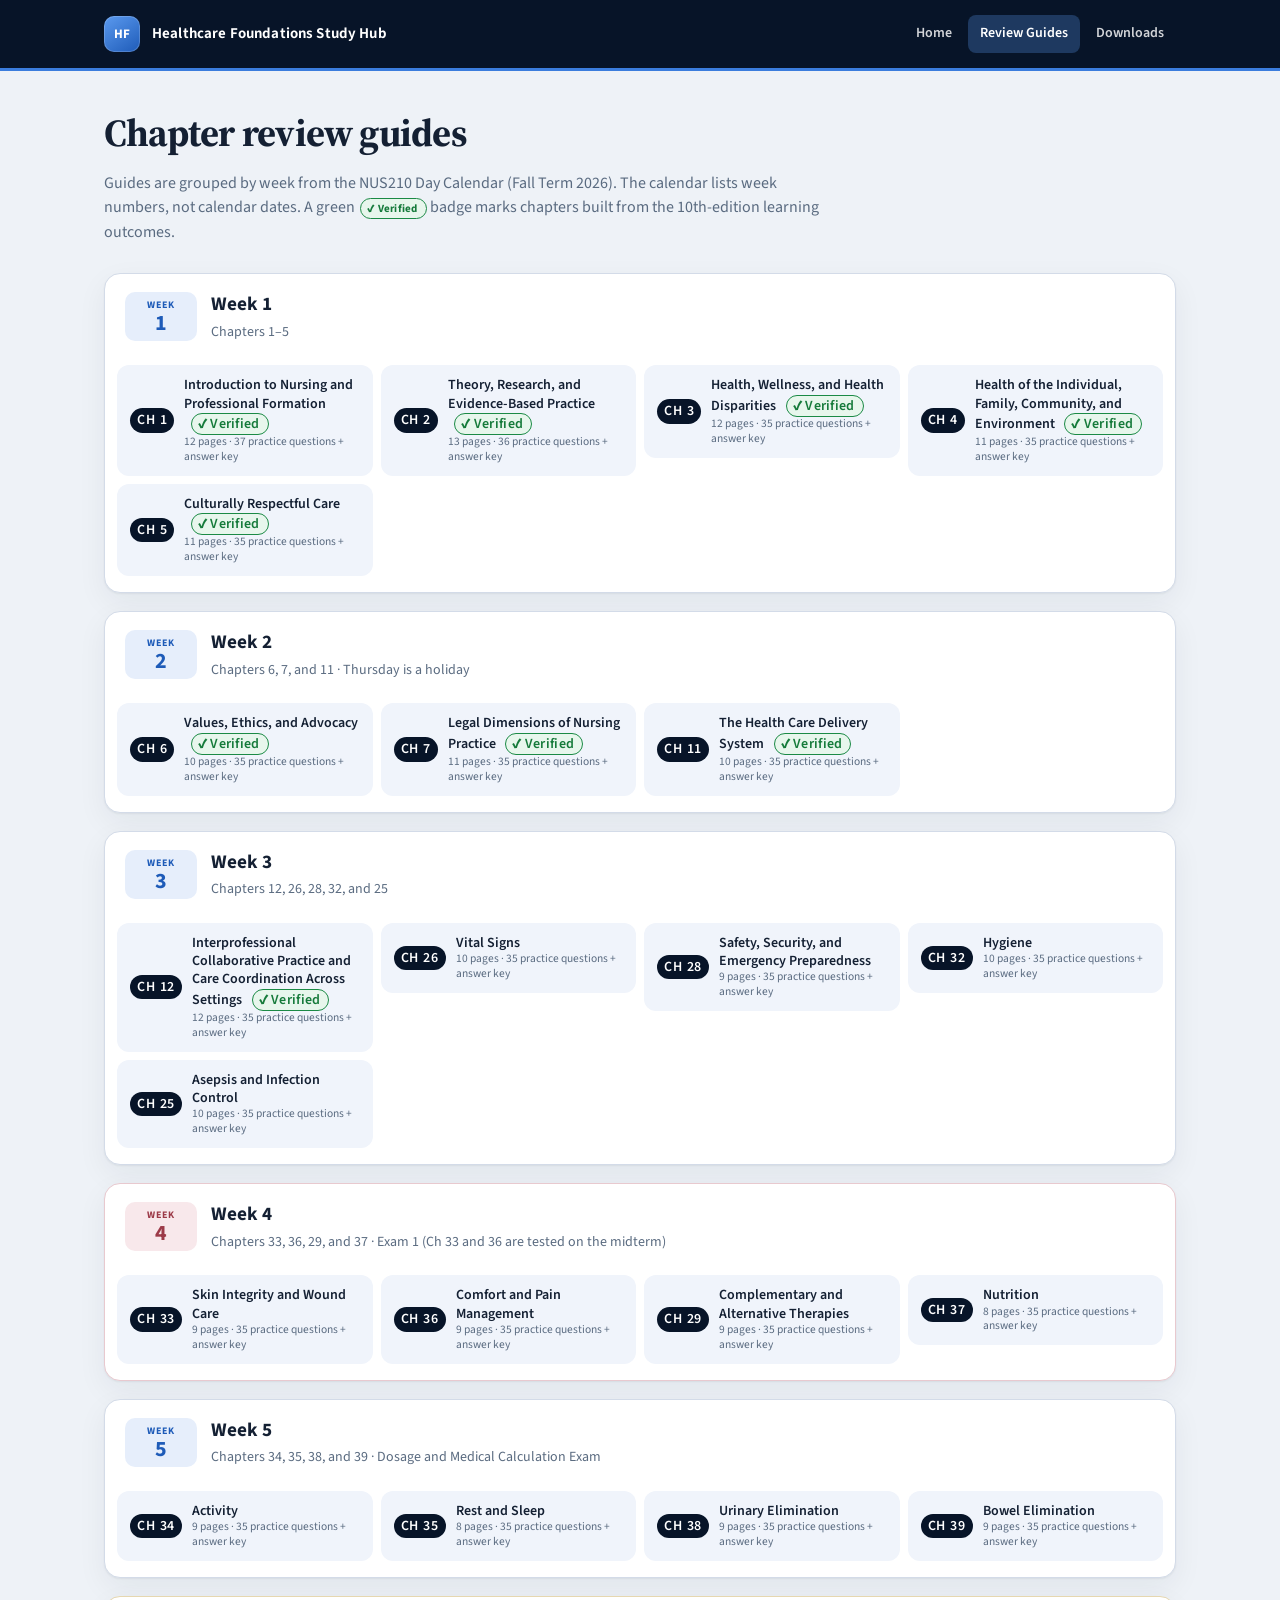
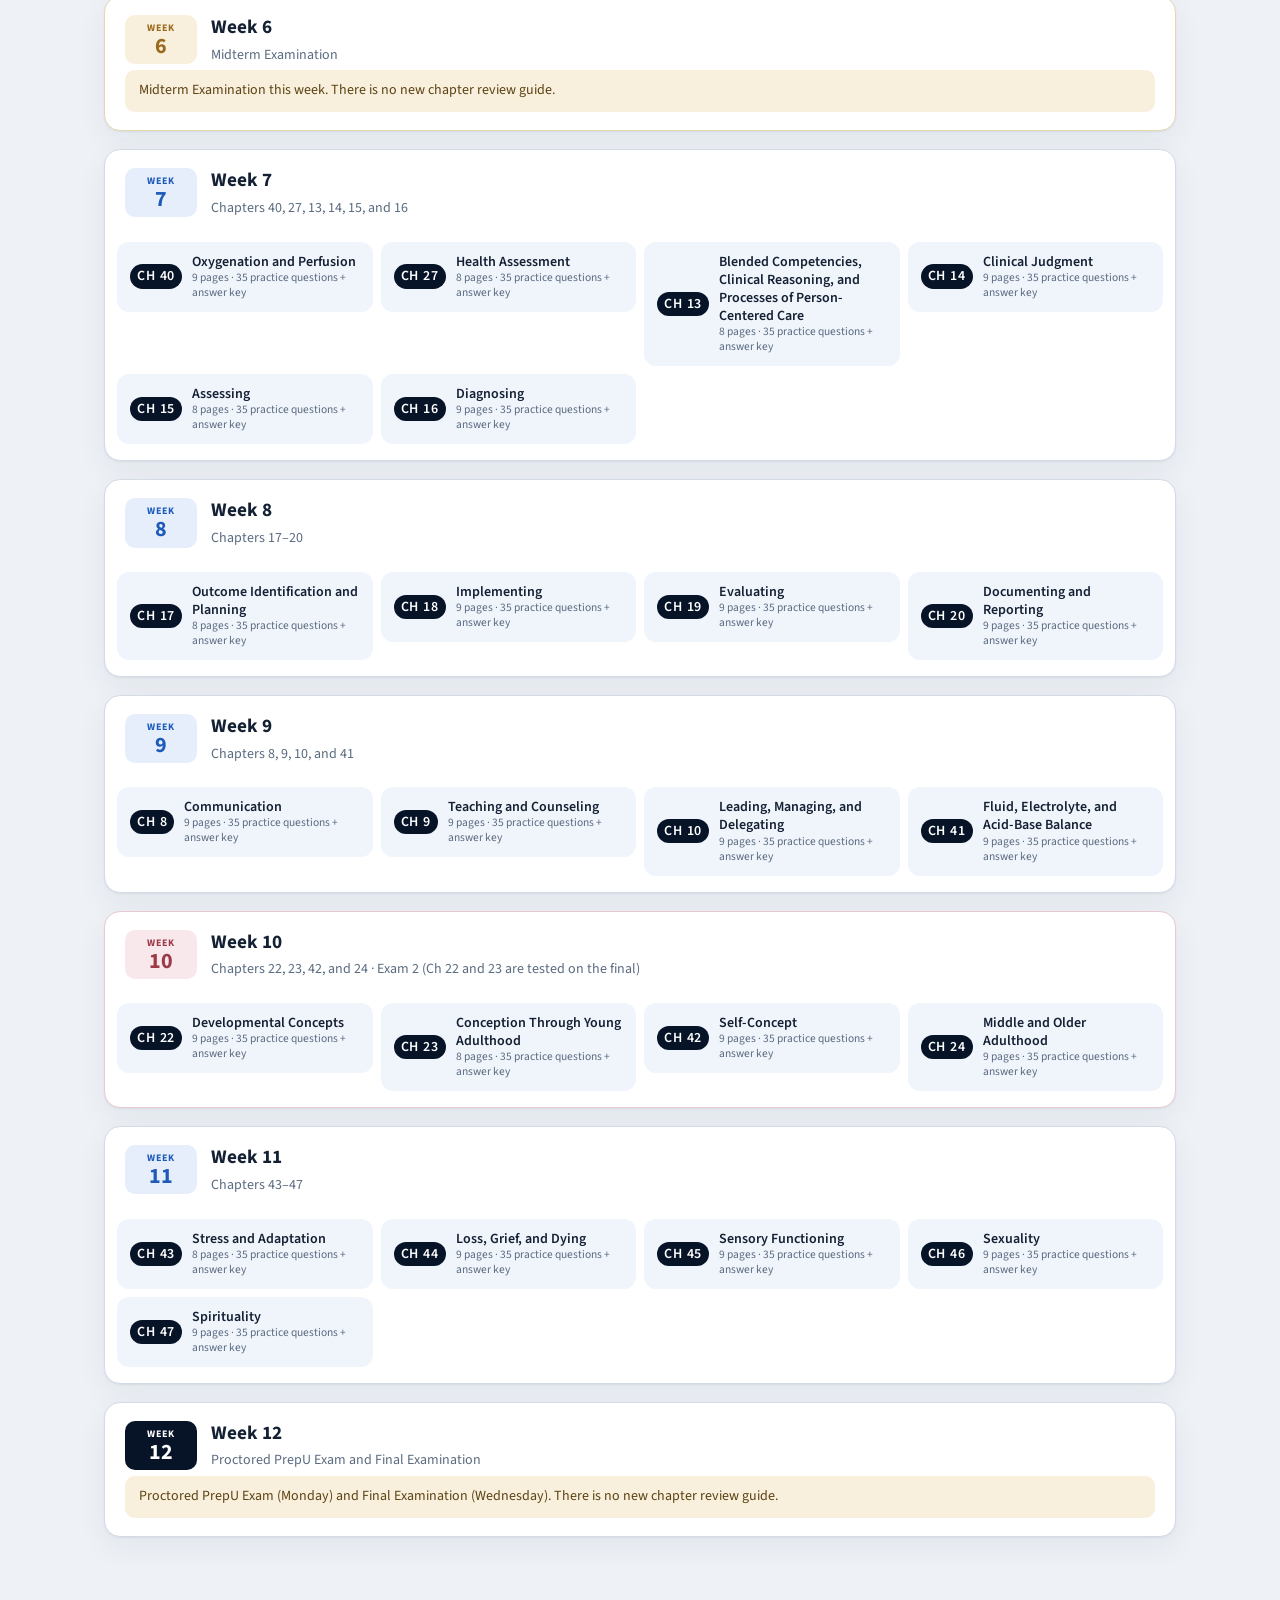
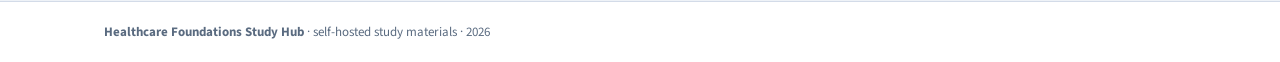
==== commit 3343743b: "Rebuild Ch 6, 7, 11, and 12 from 10th-edition outcomes and group guides by course week. The four cha" ====
--- a/review-guides/index.html
+++ b/review-guides/index.html
@@ -35,10 +35,128 @@
   <main id="main" class="wrap">
     <div class="page-head">
       <h1>Chapter review guides</h1>
+      <p>Guides are grouped by week from the NUS210 Day Calendar (Fall Term 2026). The calendar lists week numbers, not calendar dates. A green <span class="badge-verified">✔ Verified</span> badge marks chapters built from the 10th-edition learning outcomes.</p>
     </div>
     <div class="week-list">
-<article class="week-card" data-search="review guides chapter pdf">
-  <ul class="resource-list"><li><a class="resource" href="../files/review-guides/HF_Ch01_Review_Guide.pdf" target="_blank" rel="noopener"><span class="chip guide">Ch 1</span><span>Introduction to Nursing and Professional Formation<small class="guide-meta">12 pages · 37 practice questions + answer key</small></span></a></li><li><a class="resource" href="../files/review-guides/HF_Ch02_Review_Guide.pdf" target="_blank" rel="noopener"><span class="chip guide">Ch 2</span><span>Theory, Research, and Evidence-Based Practice<small class="guide-meta">13 pages · 36 practice questions + answer key</small></span></a></li><li><a class="resource" href="../files/review-guides/HF_Ch03_Review_Guide.pdf" target="_blank" rel="noopener"><span class="chip guide">Ch 3</span><span>Health, Wellness, and Health Disparities<small class="guide-meta">12 pages · 35 practice questions + answer key</small></span></a></li><li><a class="resource" href="../files/review-guides/HF_Ch04_Review_Guide.pdf" target="_blank" rel="noopener"><span class="chip guide">Ch 4</span><span>Health of the Individual, Family, Community, and Environment<small class="guide-meta">11 pages · 35 practice questions + answer key</small></span></a></li><li><a class="resource" href="../files/review-guides/HF_Ch05_Review_Guide.pdf" target="_blank" rel="noopener"><span class="chip guide">Ch 5</span><span>Culturally Respectful Care<small class="guide-meta">11 pages · 35 practice questions + answer key</small></span></a></li><li><a class="resource" href="../files/review-guides/HF_Ch06_Review_Guide.pdf" target="_blank" rel="noopener"><span class="chip guide">Ch 6</span><span>Values, Ethics, and Advocacy<small class="guide-meta">10 pages · 35 practice questions + answer key</small></span></a></li><li><a class="resource" href="../files/review-guides/HF_Ch07_Review_Guide.pdf" target="_blank" rel="noopener"><span class="chip guide">Ch 7</span><span>Legal Dimensions of Nursing Practice<small class="guide-meta">11 pages · 35 practice questions + answer key</small></span></a></li><li><a class="resource" href="../files/review-guides/HF_Ch11_Review_Guide.pdf" target="_blank" rel="noopener"><span class="chip guide">Ch 11</span><span>The Health Care Delivery System<small class="guide-meta">9 pages · 35 practice questions + answer key</small></span></a></li><li><a class="resource" href="../files/review-guides/HF_Ch12_Review_Guide.pdf" target="_blank" rel="noopener"><span class="chip guide">Ch 12</span><span>Interprofessional Collaborative Practice and Care Coordination Across Settings<small class="guide-meta">10 pages · 35 practice questions + answer key</small></span></a></li><li><a class="resource" href="../files/review-guides/HF_Ch26_Review_Guide.pdf" target="_blank" rel="noopener"><span class="chip guide">Ch 26</span><span>Vital Signs<small class="guide-meta">10 pages · 35 practice questions + answer key</small></span></a></li><li><a class="resource" href="../files/review-guides/HF_Ch28_Review_Guide.pdf" target="_blank" rel="noopener"><span class="chip guide">Ch 28</span><span>Safety, Security, and Emergency Preparedness<small class="guide-meta">9 pages · 35 practice questions + answer key</small></span></a></li><li><a class="resource" href="../files/review-guides/HF_Ch32_Review_Guide.pdf" target="_blank" rel="noopener"><span class="chip guide">Ch 32</span><span>Hygiene<small class="guide-meta">10 pages · 35 practice questions + answer key</small></span></a></li><li><a class="resource" href="../files/review-guides/HF_Ch25_Review_Guide.pdf" target="_blank" rel="noopener"><span class="chip guide">Ch 25</span><span>Asepsis and Infection Control<small class="guide-meta">10 pages · 35 practice questions + answer key</small></span></a></li><li><a class="resource" href="../files/review-guides/HF_Ch33_Review_Guide.pdf" target="_blank" rel="noopener"><span class="chip guide">Ch 33</span><span>Skin Integrity and Wound Care<small class="guide-meta">9 pages · 35 practice questions + answer key</small></span></a></li><li><a class="resource" href="../files/review-guides/HF_Ch36_Review_Guide.pdf" target="_blank" rel="noopener"><span class="chip guide">Ch 36</span><span>Comfort and Pain Management<small class="guide-meta">9 pages · 35 practice questions + answer key</small></span></a></li><li><a class="resource" href="../files/review-guides/HF_Ch29_Review_Guide.pdf" target="_blank" rel="noopener"><span class="chip guide">Ch 29</span><span>Complementary and Alternative Therapies<small class="guide-meta">9 pages · 35 practice questions + answer key</small></span></a></li><li><a class="resource" href="../files/review-guides/HF_Ch37_Review_Guide.pdf" target="_blank" rel="noopener"><span class="chip guide">Ch 37</span><span>Nutrition<small class="guide-meta">8 pages · 35 practice questions + answer key</small></span></a></li><li><a class="resource" href="../files/review-guides/HF_Ch34_Review_Guide.pdf" target="_blank" rel="noopener"><span class="chip guide">Ch 34</span><span>Activity<small class="guide-meta">9 pages · 35 practice questions + answer key</small></span></a></li><li><a class="resource" href="../files/review-guides/HF_Ch35_Review_Guide.pdf" target="_blank" rel="noopener"><span class="chip guide">Ch 35</span><span>Rest and Sleep<small class="guide-meta">8 pages · 35 practice questions + answer key</small></span></a></li><li><a class="resource" href="../files/review-guides/HF_Ch38_Review_Guide.pdf" target="_blank" rel="noopener"><span class="chip guide">Ch 38</span><span>Urinary Elimination<small class="guide-meta">9 pages · 35 practice questions + answer key</small></span></a></li><li><a class="resource" href="../files/review-guides/HF_Ch39_Review_Guide.pdf" target="_blank" rel="noopener"><span class="chip guide">Ch 39</span><span>Bowel Elimination<small class="guide-meta">9 pages · 35 practice questions + answer key</small></span></a></li><li><a class="resource" href="../files/review-guides/HF_Ch40_Review_Guide.pdf" target="_blank" rel="noopener"><span class="chip guide">Ch 40</span><span>Oxygenation and Perfusion<small class="guide-meta">9 pages · 35 practice questions + answer key</small></span></a></li><li><a class="resource" href="../files/review-guides/HF_Ch27_Review_Guide.pdf" target="_blank" rel="noopener"><span class="chip guide">Ch 27</span><span>Health Assessment<small class="guide-meta">8 pages · 35 practice questions + answer key</small></span></a></li><li><a class="resource" href="../files/review-guides/HF_Ch13_Review_Guide.pdf" target="_blank" rel="noopener"><span class="chip guide">Ch 13</span><span>Blended Competencies, Clinical Reasoning, and Processes of Person-Centered Care<small class="guide-meta">8 pages · 35 practice questions + answer key</small></span></a></li><li><a class="resource" href="../files/review-guides/HF_Ch14_Review_Guide.pdf" target="_blank" rel="noopener"><span class="chip guide">Ch 14</span><span>Clinical Judgment<small class="guide-meta">9 pages · 35 practice questions + answer key</small></span></a></li><li><a class="resource" href="../files/review-guides/HF_Ch15_Review_Guide.pdf" target="_blank" rel="noopener"><span class="chip guide">Ch 15</span><span>Assessing<small class="guide-meta">8 pages · 35 practice questions + answer key</small></span></a></li><li><a class="resource" href="../files/review-guides/HF_Ch16_Review_Guide.pdf" target="_blank" rel="noopener"><span class="chip guide">Ch 16</span><span>Diagnosing<small class="guide-meta">9 pages · 35 practice questions + answer key</small></span></a></li><li><a class="resource" href="../files/review-guides/HF_Ch17_Review_Guide.pdf" target="_blank" rel="noopener"><span class="chip guide">Ch 17</span><span>Outcome Identification and Planning<small class="guide-meta">8 pages · 35 practice questions + answer key</small></span></a></li><li><a class="resource" href="../files/review-guides/HF_Ch18_Review_Guide.pdf" target="_blank" rel="noopener"><span class="chip guide">Ch 18</span><span>Implementing<small class="guide-meta">9 pages · 35 practice questions + answer key</small></span></a></li><li><a class="resource" href="../files/review-guides/HF_Ch19_Review_Guide.pdf" target="_blank" rel="noopener"><span class="chip guide">Ch 19</span><span>Evaluating<small class="guide-meta">9 pages · 35 practice questions + answer key</small></span></a></li><li><a class="resource" href="../files/review-guides/HF_Ch20_Review_Guide.pdf" target="_blank" rel="noopener"><span class="chip guide">Ch 20</span><span>Documenting and Reporting<small class="guide-meta">9 pages · 35 practice questions + answer key</small></span></a></li><li><a class="resource" href="../files/review-guides/HF_Ch08_Review_Guide.pdf" target="_blank" rel="noopener"><span class="chip guide">Ch 8</span><span>Communication<small class="guide-meta">9 pages · 35 practice questions + answer key</small></span></a></li><li><a class="resource" href="../files/review-guides/HF_Ch09_Review_Guide.pdf" target="_blank" rel="noopener"><span class="chip guide">Ch 9</span><span>Teaching and Counseling<small class="guide-meta">9 pages · 35 practice questions + answer key</small></span></a></li><li><a class="resource" href="../files/review-guides/HF_Ch10_Review_Guide.pdf" target="_blank" rel="noopener"><span class="chip guide">Ch 10</span><span>Leading, Managing, and Delegating<small class="guide-meta">9 pages · 35 practice questions + answer key</small></span></a></li><li><a class="resource" href="../files/review-guides/HF_Ch41_Review_Guide.pdf" target="_blank" rel="noopener"><span class="chip guide">Ch 41</span><span>Fluid, Electrolyte, and Acid-Base Balance<small class="guide-meta">9 pages · 35 practice questions + answer key</small></span></a></li><li><a class="resource" href="../files/review-guides/HF_Ch22_Review_Guide.pdf" target="_blank" rel="noopener"><span class="chip guide">Ch 22</span><span>Developmental Concepts<small class="guide-meta">9 pages · 35 practice questions + answer key</small></span></a></li><li><a class="resource" href="../files/review-guides/HF_Ch23_Review_Guide.pdf" target="_blank" rel="noopener"><span class="chip guide">Ch 23</span><span>Conception Through Young Adulthood<small class="guide-meta">8 pages · 35 practice questions + answer key</small></span></a></li><li><a class="resource" href="../files/review-guides/HF_Ch42_Review_Guide.pdf" target="_blank" rel="noopener"><span class="chip guide">Ch 42</span><span>Self-Concept<small class="guide-meta">9 pages · 35 practice questions + answer key</small></span></a></li><li><a class="resource" href="../files/review-guides/HF_Ch24_Review_Guide.pdf" target="_blank" rel="noopener"><span class="chip guide">Ch 24</span><span>Middle and Older Adulthood<small class="guide-meta">9 pages · 35 practice questions + answer key</small></span></a></li><li><a class="resource" href="../files/review-guides/HF_Ch43_Review_Guide.pdf" target="_blank" rel="noopener"><span class="chip guide">Ch 43</span><span>Stress and Adaptation<small class="guide-meta">8 pages · 35 practice questions + answer key</small></span></a></li><li><a class="resource" href="../files/review-guides/HF_Ch44_Review_Guide.pdf" target="_blank" rel="noopener"><span class="chip guide">Ch 44</span><span>Loss, Grief, and Dying<small class="guide-meta">9 pages · 35 practice questions + answer key</small></span></a></li><li><a class="resource" href="../files/review-guides/HF_Ch45_Review_Guide.pdf" target="_blank" rel="noopener"><span class="chip guide">Ch 45</span><span>Sensory Functioning<small class="guide-meta">9 pages · 35 practice questions + answer key</small></span></a></li><li><a class="resource" href="../files/review-guides/HF_Ch46_Review_Guide.pdf" target="_blank" rel="noopener"><span class="chip guide">Ch 46</span><span>Sexuality<small class="guide-meta">9 pages · 35 practice questions + answer key</small></span></a></li><li><a class="resource" href="../files/review-guides/HF_Ch47_Review_Guide.pdf" target="_blank" rel="noopener"><span class="chip guide">Ch 47</span><span>Spirituality<small class="guide-meta">9 pages · 35 practice questions + answer key</small></span></a></li></ul>
+<article class="week-card" data-search="week 1 ch 1 chapter 1 introduction to nursing and professional formation ch 2 chapter 2 theory, research, and evidence-based practice ch 3 chapter 3 health, wellness, and health disparities ch 4 chapter 4 health of the individual, family, community, and environment ch 5 chapter 5 culturally respectful care chapters 1–5">
+  <div class="week-top">
+    <div class="week-badge"><small>Week</small><strong>1</strong></div>
+    <div>
+      <h2>Week 1</h2>
+      <p>Chapters 1–5</p>
+    </div>
+  </div>
+  <ul class="resource-list"><li><a class="resource" href="../files/review-guides/HF_Ch01_Review_Guide.pdf" target="_blank" rel="noopener"><span class="chip guide">Ch 1</span><span>Introduction to Nursing and Professional Formation <span class="badge-verified" title="Built from the 10th-edition learning outcomes">✔ Verified</span><small class="guide-meta">12 pages · 37 practice questions + answer key</small></span></a></li><li><a class="resource" href="../files/review-guides/HF_Ch02_Review_Guide.pdf" target="_blank" rel="noopener"><span class="chip guide">Ch 2</span><span>Theory, Research, and Evidence-Based Practice <span class="badge-verified" title="Built from the 10th-edition learning outcomes">✔ Verified</span><small class="guide-meta">13 pages · 36 practice questions + answer key</small></span></a></li><li><a class="resource" href="../files/review-guides/HF_Ch03_Review_Guide.pdf" target="_blank" rel="noopener"><span class="chip guide">Ch 3</span><span>Health, Wellness, and Health Disparities <span class="badge-verified" title="Built from the 10th-edition learning outcomes">✔ Verified</span><small class="guide-meta">12 pages · 35 practice questions + answer key</small></span></a></li><li><a class="resource" href="../files/review-guides/HF_Ch04_Review_Guide.pdf" target="_blank" rel="noopener"><span class="chip guide">Ch 4</span><span>Health of the Individual, Family, Community, and Environment <span class="badge-verified" title="Built from the 10th-edition learning outcomes">✔ Verified</span><small class="guide-meta">11 pages · 35 practice questions + answer key</small></span></a></li><li><a class="resource" href="../files/review-guides/HF_Ch05_Review_Guide.pdf" target="_blank" rel="noopener"><span class="chip guide">Ch 5</span><span>Culturally Respectful Care <span class="badge-verified" title="Built from the 10th-edition learning outcomes">✔ Verified</span><small class="guide-meta">11 pages · 35 practice questions + answer key</small></span></a></li></ul>
+</article>
+<article class="week-card" data-search="week 2 ch 6 chapter 6 values, ethics, and advocacy ch 7 chapter 7 legal dimensions of nursing practice ch 11 chapter 11 the health care delivery system chapters 6, 7, and 11 · thursday is a holiday">
+  <div class="week-top">
+    <div class="week-badge"><small>Week</small><strong>2</strong></div>
+    <div>
+      <h2>Week 2</h2>
+      <p>Chapters 6, 7, and 11 · Thursday is a holiday</p>
+    </div>
+  </div>
+  <ul class="resource-list"><li><a class="resource" href="../files/review-guides/HF_Ch06_Review_Guide.pdf" target="_blank" rel="noopener"><span class="chip guide">Ch 6</span><span>Values, Ethics, and Advocacy <span class="badge-verified" title="Built from the 10th-edition learning outcomes">✔ Verified</span><small class="guide-meta">10 pages · 35 practice questions + answer key</small></span></a></li><li><a class="resource" href="../files/review-guides/HF_Ch07_Review_Guide.pdf" target="_blank" rel="noopener"><span class="chip guide">Ch 7</span><span>Legal Dimensions of Nursing Practice <span class="badge-verified" title="Built from the 10th-edition learning outcomes">✔ Verified</span><small class="guide-meta">11 pages · 35 practice questions + answer key</small></span></a></li><li><a class="resource" href="../files/review-guides/HF_Ch11_Review_Guide.pdf" target="_blank" rel="noopener"><span class="chip guide">Ch 11</span><span>The Health Care Delivery System <span class="badge-verified" title="Built from the 10th-edition learning outcomes">✔ Verified</span><small class="guide-meta">10 pages · 35 practice questions + answer key</small></span></a></li></ul>
+</article>
+<article class="week-card" data-search="week 3 ch 12 chapter 12 interprofessional collaborative practice and care coordination across settings ch 26 chapter 26 vital signs ch 28 chapter 28 safety, security, and emergency preparedness ch 32 chapter 32 hygiene ch 25 chapter 25 asepsis and infection control chapters 12, 26, 28, 32, and 25">
+  <div class="week-top">
+    <div class="week-badge"><small>Week</small><strong>3</strong></div>
+    <div>
+      <h2>Week 3</h2>
+      <p>Chapters 12, 26, 28, 32, and 25</p>
+    </div>
+  </div>
+  <ul class="resource-list"><li><a class="resource" href="../files/review-guides/HF_Ch12_Review_Guide.pdf" target="_blank" rel="noopener"><span class="chip guide">Ch 12</span><span>Interprofessional Collaborative Practice and Care Coordination Across Settings <span class="badge-verified" title="Built from the 10th-edition learning outcomes">✔ Verified</span><small class="guide-meta">12 pages · 35 practice questions + answer key</small></span></a></li><li><a class="resource" href="../files/review-guides/HF_Ch26_Review_Guide.pdf" target="_blank" rel="noopener"><span class="chip guide">Ch 26</span><span>Vital Signs<small class="guide-meta">10 pages · 35 practice questions + answer key</small></span></a></li><li><a class="resource" href="../files/review-guides/HF_Ch28_Review_Guide.pdf" target="_blank" rel="noopener"><span class="chip guide">Ch 28</span><span>Safety, Security, and Emergency Preparedness<small class="guide-meta">9 pages · 35 practice questions + answer key</small></span></a></li><li><a class="resource" href="../files/review-guides/HF_Ch32_Review_Guide.pdf" target="_blank" rel="noopener"><span class="chip guide">Ch 32</span><span>Hygiene<small class="guide-meta">10 pages · 35 practice questions + answer key</small></span></a></li><li><a class="resource" href="../files/review-guides/HF_Ch25_Review_Guide.pdf" target="_blank" rel="noopener"><span class="chip guide">Ch 25</span><span>Asepsis and Infection Control<small class="guide-meta">10 pages · 35 practice questions + answer key</small></span></a></li></ul>
+</article>
+<article class="week-card exam" data-search="week 4 ch 33 chapter 33 skin integrity and wound care ch 36 chapter 36 comfort and pain management ch 29 chapter 29 complementary and alternative therapies ch 37 chapter 37 nutrition chapters 33, 36, 29, and 37 · exam 1 (ch 33 and 36 are tested on the midterm)">
+  <div class="week-top">
+    <div class="week-badge"><small>Week</small><strong>4</strong></div>
+    <div>
+      <h2>Week 4</h2>
+      <p>Chapters 33, 36, 29, and 37 · Exam 1 (Ch 33 and 36 are tested on the midterm)</p>
+    </div>
+  </div>
+  <ul class="resource-list"><li><a class="resource" href="../files/review-guides/HF_Ch33_Review_Guide.pdf" target="_blank" rel="noopener"><span class="chip guide">Ch 33</span><span>Skin Integrity and Wound Care<small class="guide-meta">9 pages · 35 practice questions + answer key</small></span></a></li><li><a class="resource" href="../files/review-guides/HF_Ch36_Review_Guide.pdf" target="_blank" rel="noopener"><span class="chip guide">Ch 36</span><span>Comfort and Pain Management<small class="guide-meta">9 pages · 35 practice questions + answer key</small></span></a></li><li><a class="resource" href="../files/review-guides/HF_Ch29_Review_Guide.pdf" target="_blank" rel="noopener"><span class="chip guide">Ch 29</span><span>Complementary and Alternative Therapies<small class="guide-meta">9 pages · 35 practice questions + answer key</small></span></a></li><li><a class="resource" href="../files/review-guides/HF_Ch37_Review_Guide.pdf" target="_blank" rel="noopener"><span class="chip guide">Ch 37</span><span>Nutrition<small class="guide-meta">8 pages · 35 practice questions + answer key</small></span></a></li></ul>
+</article>
+<article class="week-card" data-search="week 5 ch 34 chapter 34 activity ch 35 chapter 35 rest and sleep ch 38 chapter 38 urinary elimination ch 39 chapter 39 bowel elimination chapters 34, 35, 38, and 39 · dosage and medical calculation exam">
+  <div class="week-top">
+    <div class="week-badge"><small>Week</small><strong>5</strong></div>
+    <div>
+      <h2>Week 5</h2>
+      <p>Chapters 34, 35, 38, and 39 · Dosage and Medical Calculation Exam</p>
+    </div>
+  </div>
+  <ul class="resource-list"><li><a class="resource" href="../files/review-guides/HF_Ch34_Review_Guide.pdf" target="_blank" rel="noopener"><span class="chip guide">Ch 34</span><span>Activity<small class="guide-meta">9 pages · 35 practice questions + answer key</small></span></a></li><li><a class="resource" href="../files/review-guides/HF_Ch35_Review_Guide.pdf" target="_blank" rel="noopener"><span class="chip guide">Ch 35</span><span>Rest and Sleep<small class="guide-meta">8 pages · 35 practice questions + answer key</small></span></a></li><li><a class="resource" href="../files/review-guides/HF_Ch38_Review_Guide.pdf" target="_blank" rel="noopener"><span class="chip guide">Ch 38</span><span>Urinary Elimination<small class="guide-meta">9 pages · 35 practice questions + answer key</small></span></a></li><li><a class="resource" href="../files/review-guides/HF_Ch39_Review_Guide.pdf" target="_blank" rel="noopener"><span class="chip guide">Ch 39</span><span>Bowel Elimination<small class="guide-meta">9 pages · 35 practice questions + answer key</small></span></a></li></ul>
+</article>
+<article class="week-card midterm" data-search="week 6 midterm examination">
+  <div class="week-top">
+    <div class="week-badge"><small>Week</small><strong>6</strong></div>
+    <div>
+      <h2>Week 6</h2>
+      <p>Midterm Examination</p>
+    </div>
+  </div>
+  <p class="week-note">Midterm Examination this week. There is no new chapter review guide.</p>
+</article>
+<article class="week-card" data-search="week 7 ch 40 chapter 40 oxygenation and perfusion ch 27 chapter 27 health assessment ch 13 chapter 13 blended competencies, clinical reasoning, and processes of person-centered care ch 14 chapter 14 clinical judgment ch 15 chapter 15 assessing ch 16 chapter 16 diagnosing chapters 40, 27, 13, 14, 15, and 16">
+  <div class="week-top">
+    <div class="week-badge"><small>Week</small><strong>7</strong></div>
+    <div>
+      <h2>Week 7</h2>
+      <p>Chapters 40, 27, 13, 14, 15, and 16</p>
+    </div>
+  </div>
+  <ul class="resource-list"><li><a class="resource" href="../files/review-guides/HF_Ch40_Review_Guide.pdf" target="_blank" rel="noopener"><span class="chip guide">Ch 40</span><span>Oxygenation and Perfusion<small class="guide-meta">9 pages · 35 practice questions + answer key</small></span></a></li><li><a class="resource" href="../files/review-guides/HF_Ch27_Review_Guide.pdf" target="_blank" rel="noopener"><span class="chip guide">Ch 27</span><span>Health Assessment<small class="guide-meta">8 pages · 35 practice questions + answer key</small></span></a></li><li><a class="resource" href="../files/review-guides/HF_Ch13_Review_Guide.pdf" target="_blank" rel="noopener"><span class="chip guide">Ch 13</span><span>Blended Competencies, Clinical Reasoning, and Processes of Person-Centered Care<small class="guide-meta">8 pages · 35 practice questions + answer key</small></span></a></li><li><a class="resource" href="../files/review-guides/HF_Ch14_Review_Guide.pdf" target="_blank" rel="noopener"><span class="chip guide">Ch 14</span><span>Clinical Judgment<small class="guide-meta">9 pages · 35 practice questions + answer key</small></span></a></li><li><a class="resource" href="../files/review-guides/HF_Ch15_Review_Guide.pdf" target="_blank" rel="noopener"><span class="chip guide">Ch 15</span><span>Assessing<small class="guide-meta">8 pages · 35 practice questions + answer key</small></span></a></li><li><a class="resource" href="../files/review-guides/HF_Ch16_Review_Guide.pdf" target="_blank" rel="noopener"><span class="chip guide">Ch 16</span><span>Diagnosing<small class="guide-meta">9 pages · 35 practice questions + answer key</small></span></a></li></ul>
+</article>
+<article class="week-card" data-search="week 8 ch 17 chapter 17 outcome identification and planning ch 18 chapter 18 implementing ch 19 chapter 19 evaluating ch 20 chapter 20 documenting and reporting chapters 17–20">
+  <div class="week-top">
+    <div class="week-badge"><small>Week</small><strong>8</strong></div>
+    <div>
+      <h2>Week 8</h2>
+      <p>Chapters 17–20</p>
+    </div>
+  </div>
+  <ul class="resource-list"><li><a class="resource" href="../files/review-guides/HF_Ch17_Review_Guide.pdf" target="_blank" rel="noopener"><span class="chip guide">Ch 17</span><span>Outcome Identification and Planning<small class="guide-meta">8 pages · 35 practice questions + answer key</small></span></a></li><li><a class="resource" href="../files/review-guides/HF_Ch18_Review_Guide.pdf" target="_blank" rel="noopener"><span class="chip guide">Ch 18</span><span>Implementing<small class="guide-meta">9 pages · 35 practice questions + answer key</small></span></a></li><li><a class="resource" href="../files/review-guides/HF_Ch19_Review_Guide.pdf" target="_blank" rel="noopener"><span class="chip guide">Ch 19</span><span>Evaluating<small class="guide-meta">9 pages · 35 practice questions + answer key</small></span></a></li><li><a class="resource" href="../files/review-guides/HF_Ch20_Review_Guide.pdf" target="_blank" rel="noopener"><span class="chip guide">Ch 20</span><span>Documenting and Reporting<small class="guide-meta">9 pages · 35 practice questions + answer key</small></span></a></li></ul>
+</article>
+<article class="week-card" data-search="week 9 ch 8 chapter 8 communication ch 9 chapter 9 teaching and counseling ch 10 chapter 10 leading, managing, and delegating ch 41 chapter 41 fluid, electrolyte, and acid-base balance chapters 8, 9, 10, and 41">
+  <div class="week-top">
+    <div class="week-badge"><small>Week</small><strong>9</strong></div>
+    <div>
+      <h2>Week 9</h2>
+      <p>Chapters 8, 9, 10, and 41</p>
+    </div>
+  </div>
+  <ul class="resource-list"><li><a class="resource" href="../files/review-guides/HF_Ch08_Review_Guide.pdf" target="_blank" rel="noopener"><span class="chip guide">Ch 8</span><span>Communication<small class="guide-meta">9 pages · 35 practice questions + answer key</small></span></a></li><li><a class="resource" href="../files/review-guides/HF_Ch09_Review_Guide.pdf" target="_blank" rel="noopener"><span class="chip guide">Ch 9</span><span>Teaching and Counseling<small class="guide-meta">9 pages · 35 practice questions + answer key</small></span></a></li><li><a class="resource" href="../files/review-guides/HF_Ch10_Review_Guide.pdf" target="_blank" rel="noopener"><span class="chip guide">Ch 10</span><span>Leading, Managing, and Delegating<small class="guide-meta">9 pages · 35 practice questions + answer key</small></span></a></li><li><a class="resource" href="../files/review-guides/HF_Ch41_Review_Guide.pdf" target="_blank" rel="noopener"><span class="chip guide">Ch 41</span><span>Fluid, Electrolyte, and Acid-Base Balance<small class="guide-meta">9 pages · 35 practice questions + answer key</small></span></a></li></ul>
+</article>
+<article class="week-card exam" data-search="week 10 ch 22 chapter 22 developmental concepts ch 23 chapter 23 conception through young adulthood ch 42 chapter 42 self-concept ch 24 chapter 24 middle and older adulthood chapters 22, 23, 42, and 24 · exam 2 (ch 22 and 23 are tested on the final)">
+  <div class="week-top">
+    <div class="week-badge"><small>Week</small><strong>10</strong></div>
+    <div>
+      <h2>Week 10</h2>
+      <p>Chapters 22, 23, 42, and 24 · Exam 2 (Ch 22 and 23 are tested on the final)</p>
+    </div>
+  </div>
+  <ul class="resource-list"><li><a class="resource" href="../files/review-guides/HF_Ch22_Review_Guide.pdf" target="_blank" rel="noopener"><span class="chip guide">Ch 22</span><span>Developmental Concepts<small class="guide-meta">9 pages · 35 practice questions + answer key</small></span></a></li><li><a class="resource" href="../files/review-guides/HF_Ch23_Review_Guide.pdf" target="_blank" rel="noopener"><span class="chip guide">Ch 23</span><span>Conception Through Young Adulthood<small class="guide-meta">8 pages · 35 practice questions + answer key</small></span></a></li><li><a class="resource" href="../files/review-guides/HF_Ch42_Review_Guide.pdf" target="_blank" rel="noopener"><span class="chip guide">Ch 42</span><span>Self-Concept<small class="guide-meta">9 pages · 35 practice questions + answer key</small></span></a></li><li><a class="resource" href="../files/review-guides/HF_Ch24_Review_Guide.pdf" target="_blank" rel="noopener"><span class="chip guide">Ch 24</span><span>Middle and Older Adulthood<small class="guide-meta">9 pages · 35 practice questions + answer key</small></span></a></li></ul>
+</article>
+<article class="week-card" data-search="week 11 ch 43 chapter 43 stress and adaptation ch 44 chapter 44 loss, grief, and dying ch 45 chapter 45 sensory functioning ch 46 chapter 46 sexuality ch 47 chapter 47 spirituality chapters 43–47">
+  <div class="week-top">
+    <div class="week-badge"><small>Week</small><strong>11</strong></div>
+    <div>
+      <h2>Week 11</h2>
+      <p>Chapters 43–47</p>
+    </div>
+  </div>
+  <ul class="resource-list"><li><a class="resource" href="../files/review-guides/HF_Ch43_Review_Guide.pdf" target="_blank" rel="noopener"><span class="chip guide">Ch 43</span><span>Stress and Adaptation<small class="guide-meta">8 pages · 35 practice questions + answer key</small></span></a></li><li><a class="resource" href="../files/review-guides/HF_Ch44_Review_Guide.pdf" target="_blank" rel="noopener"><span class="chip guide">Ch 44</span><span>Loss, Grief, and Dying<small class="guide-meta">9 pages · 35 practice questions + answer key</small></span></a></li><li><a class="resource" href="../files/review-guides/HF_Ch45_Review_Guide.pdf" target="_blank" rel="noopener"><span class="chip guide">Ch 45</span><span>Sensory Functioning<small class="guide-meta">9 pages · 35 practice questions + answer key</small></span></a></li><li><a class="resource" href="../files/review-guides/HF_Ch46_Review_Guide.pdf" target="_blank" rel="noopener"><span class="chip guide">Ch 46</span><span>Sexuality<small class="guide-meta">9 pages · 35 practice questions + answer key</small></span></a></li><li><a class="resource" href="../files/review-guides/HF_Ch47_Review_Guide.pdf" target="_blank" rel="noopener"><span class="chip guide">Ch 47</span><span>Spirituality<small class="guide-meta">9 pages · 35 practice questions + answer key</small></span></a></li></ul>
+</article>
+<article class="week-card finals" data-search="week 12 proctored prepu exam and final examination">
+  <div class="week-top">
+    <div class="week-badge"><small>Week</small><strong>12</strong></div>
+    <div>
+      <h2>Week 12</h2>
+      <p>Proctored PrepU Exam and Final Examination</p>
+    </div>
+  </div>
+  <p class="week-note">Proctored PrepU Exam (Monday) and Final Examination (Wednesday). There is no new chapter review guide.</p>
 </article>
     </div>
   </main>
--- a/css/styles.css
+++ b/css/styles.css
@@ -510,3 +510,23 @@
   font-size: 1.02rem;
 }
 .week-card .coming-soon { padding: 8px 20px 22px; }
+
+
+/* 10th-edition outcomes verified badge */
+.badge-verified {
+  display: inline-flex;
+  align-items: center;
+  gap: 0.2em;
+  margin-left: 0.4rem;
+  color: #157a3a;
+  font-size: 11px;
+  font-weight: 700;
+  letter-spacing: 0.02em;
+  border: 1px solid #1b8a45;
+  background: #e7f6ec;
+  border-radius: 999px;
+  padding: 1px 8px 1px 6px;
+  vertical-align: middle;
+  white-space: nowrap;
+}
+.page-head .badge-verified { margin-left: 0.15rem; }
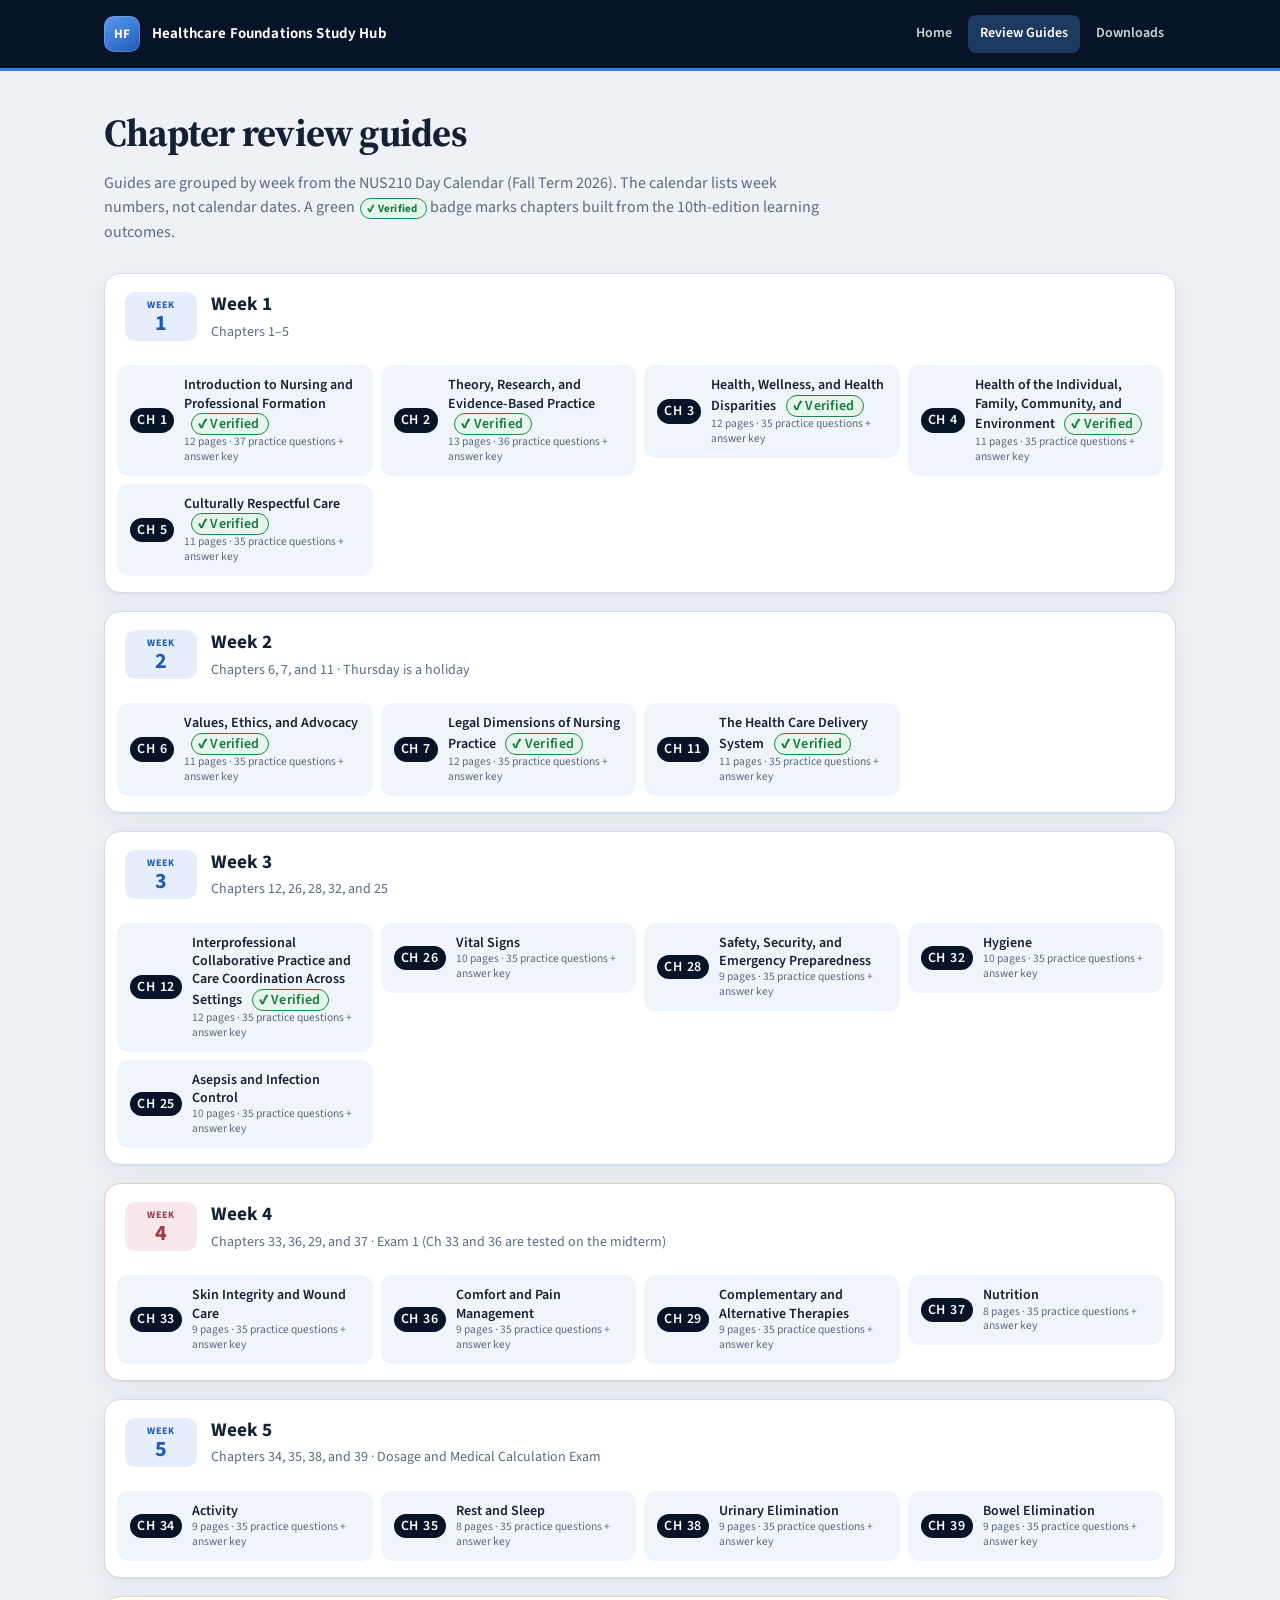
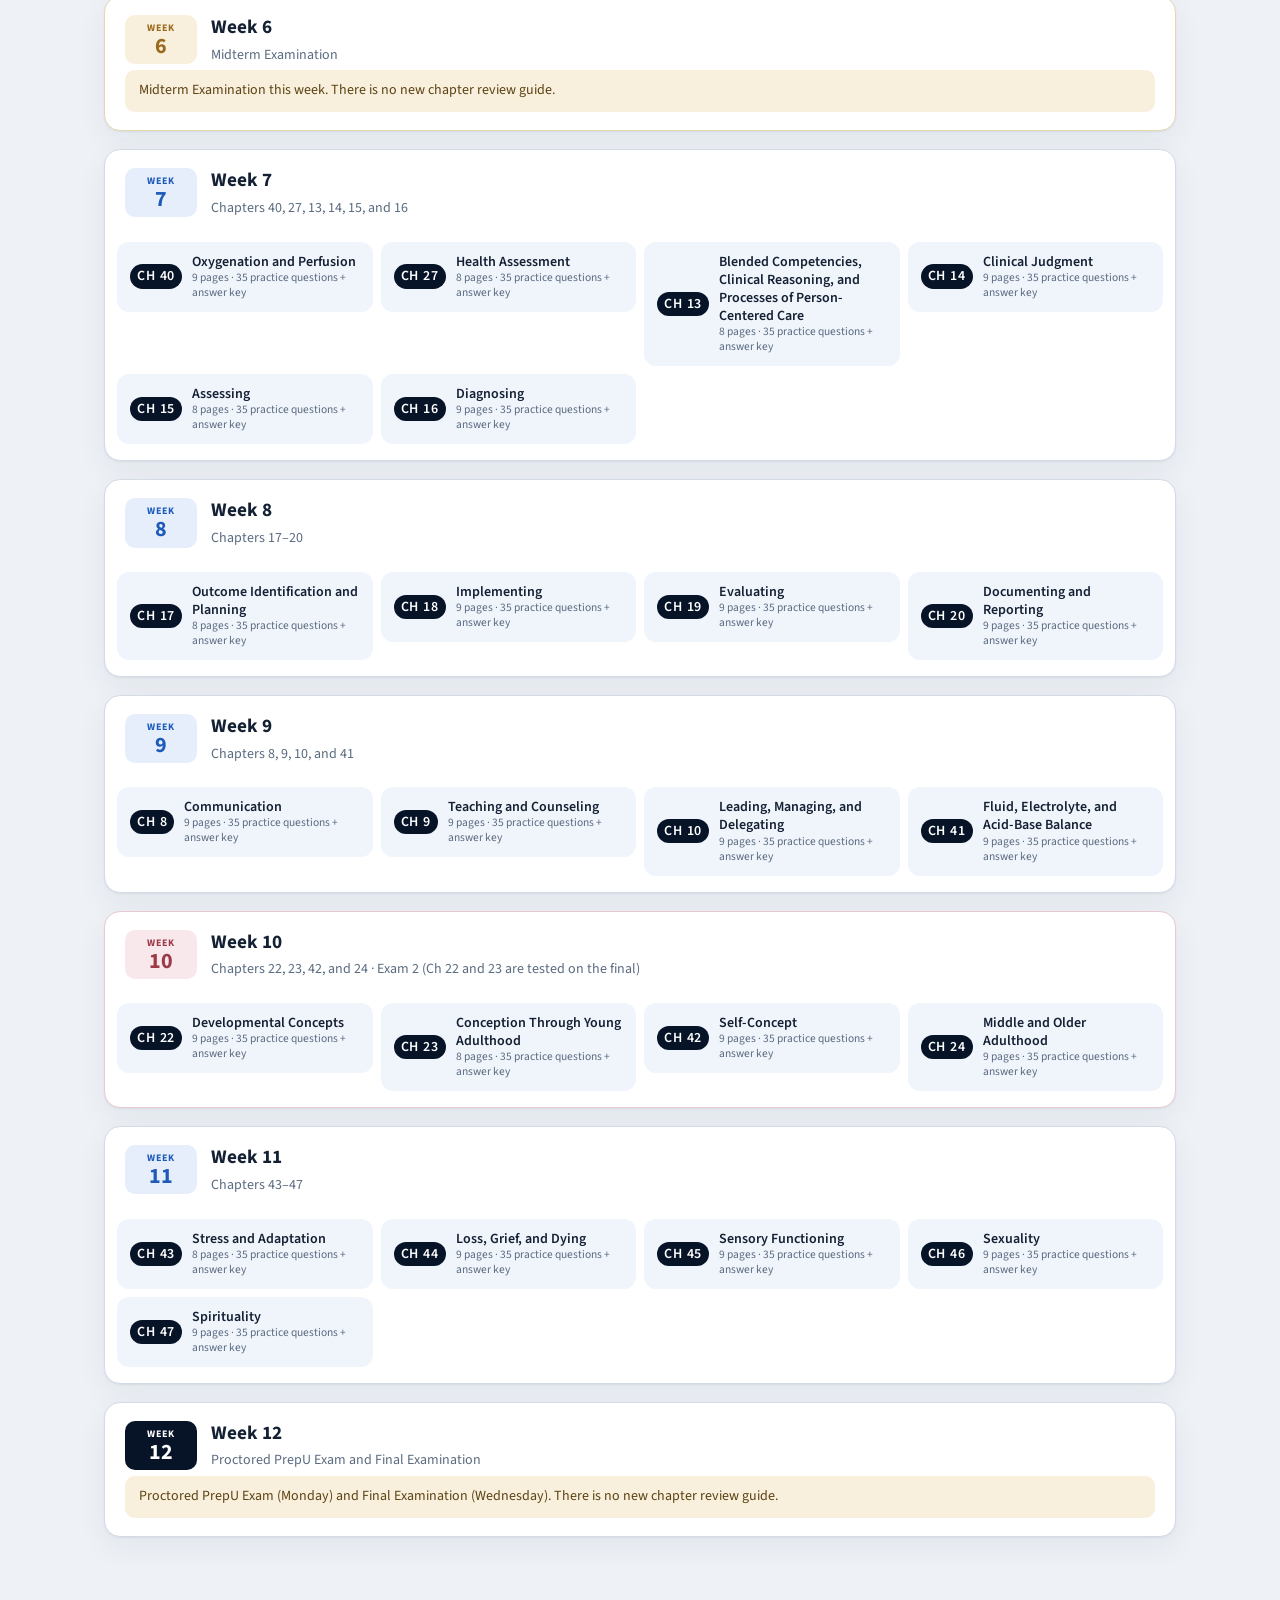
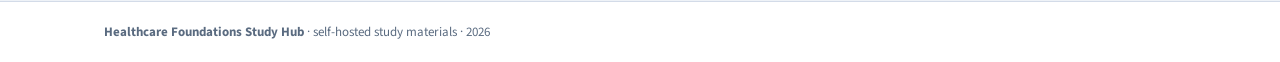
==== commit 75479d94: "Add textbook NCLEX items to the Ch 6, 7, 11, and 12 review guides. Each guide now leads with the tra" ====
--- a/review-guides/index.html
+++ b/review-guides/index.html
@@ -56,7 +56,7 @@
       <p>Chapters 6, 7, and 11 · Thursday is a holiday</p>
     </div>
   </div>
-  <ul class="resource-list"><li><a class="resource" href="../files/review-guides/HF_Ch06_Review_Guide.pdf" target="_blank" rel="noopener"><span class="chip guide">Ch 6</span><span>Values, Ethics, and Advocacy <span class="badge-verified" title="Built from the 10th-edition learning outcomes">✔ Verified</span><small class="guide-meta">10 pages · 35 practice questions + answer key</small></span></a></li><li><a class="resource" href="../files/review-guides/HF_Ch07_Review_Guide.pdf" target="_blank" rel="noopener"><span class="chip guide">Ch 7</span><span>Legal Dimensions of Nursing Practice <span class="badge-verified" title="Built from the 10th-edition learning outcomes">✔ Verified</span><small class="guide-meta">11 pages · 35 practice questions + answer key</small></span></a></li><li><a class="resource" href="../files/review-guides/HF_Ch11_Review_Guide.pdf" target="_blank" rel="noopener"><span class="chip guide">Ch 11</span><span>The Health Care Delivery System <span class="badge-verified" title="Built from the 10th-edition learning outcomes">✔ Verified</span><small class="guide-meta">10 pages · 35 practice questions + answer key</small></span></a></li></ul>
+  <ul class="resource-list"><li><a class="resource" href="../files/review-guides/HF_Ch06_Review_Guide.pdf" target="_blank" rel="noopener"><span class="chip guide">Ch 6</span><span>Values, Ethics, and Advocacy <span class="badge-verified" title="Built from the 10th-edition learning outcomes">✔ Verified</span><small class="guide-meta">11 pages · 35 practice questions + answer key</small></span></a></li><li><a class="resource" href="../files/review-guides/HF_Ch07_Review_Guide.pdf" target="_blank" rel="noopener"><span class="chip guide">Ch 7</span><span>Legal Dimensions of Nursing Practice <span class="badge-verified" title="Built from the 10th-edition learning outcomes">✔ Verified</span><small class="guide-meta">12 pages · 35 practice questions + answer key</small></span></a></li><li><a class="resource" href="../files/review-guides/HF_Ch11_Review_Guide.pdf" target="_blank" rel="noopener"><span class="chip guide">Ch 11</span><span>The Health Care Delivery System <span class="badge-verified" title="Built from the 10th-edition learning outcomes">✔ Verified</span><small class="guide-meta">11 pages · 35 practice questions + answer key</small></span></a></li></ul>
 </article>
 <article class="week-card" data-search="week 3 ch 12 chapter 12 interprofessional collaborative practice and care coordination across settings ch 26 chapter 26 vital signs ch 28 chapter 28 safety, security, and emergency preparedness ch 32 chapter 32 hygiene ch 25 chapter 25 asepsis and infection control chapters 12, 26, 28, 32, and 25">
   <div class="week-top">
